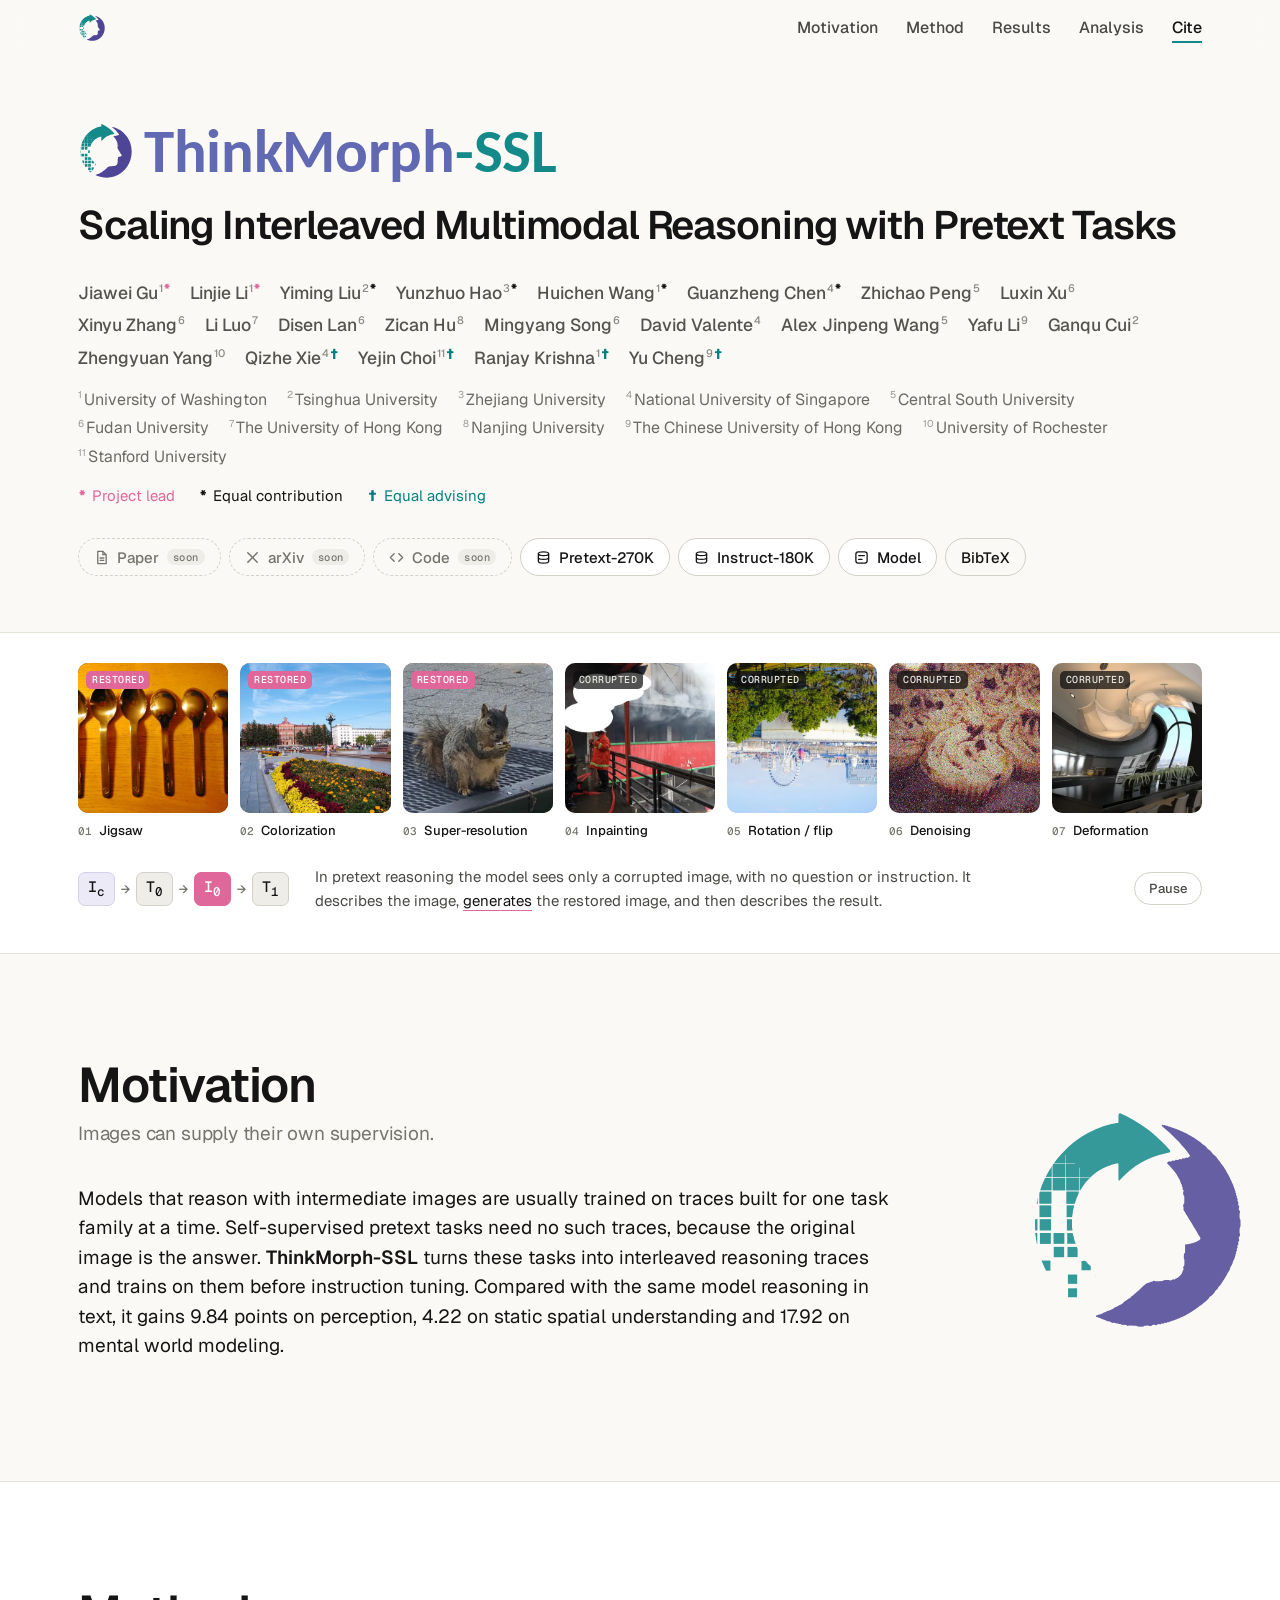
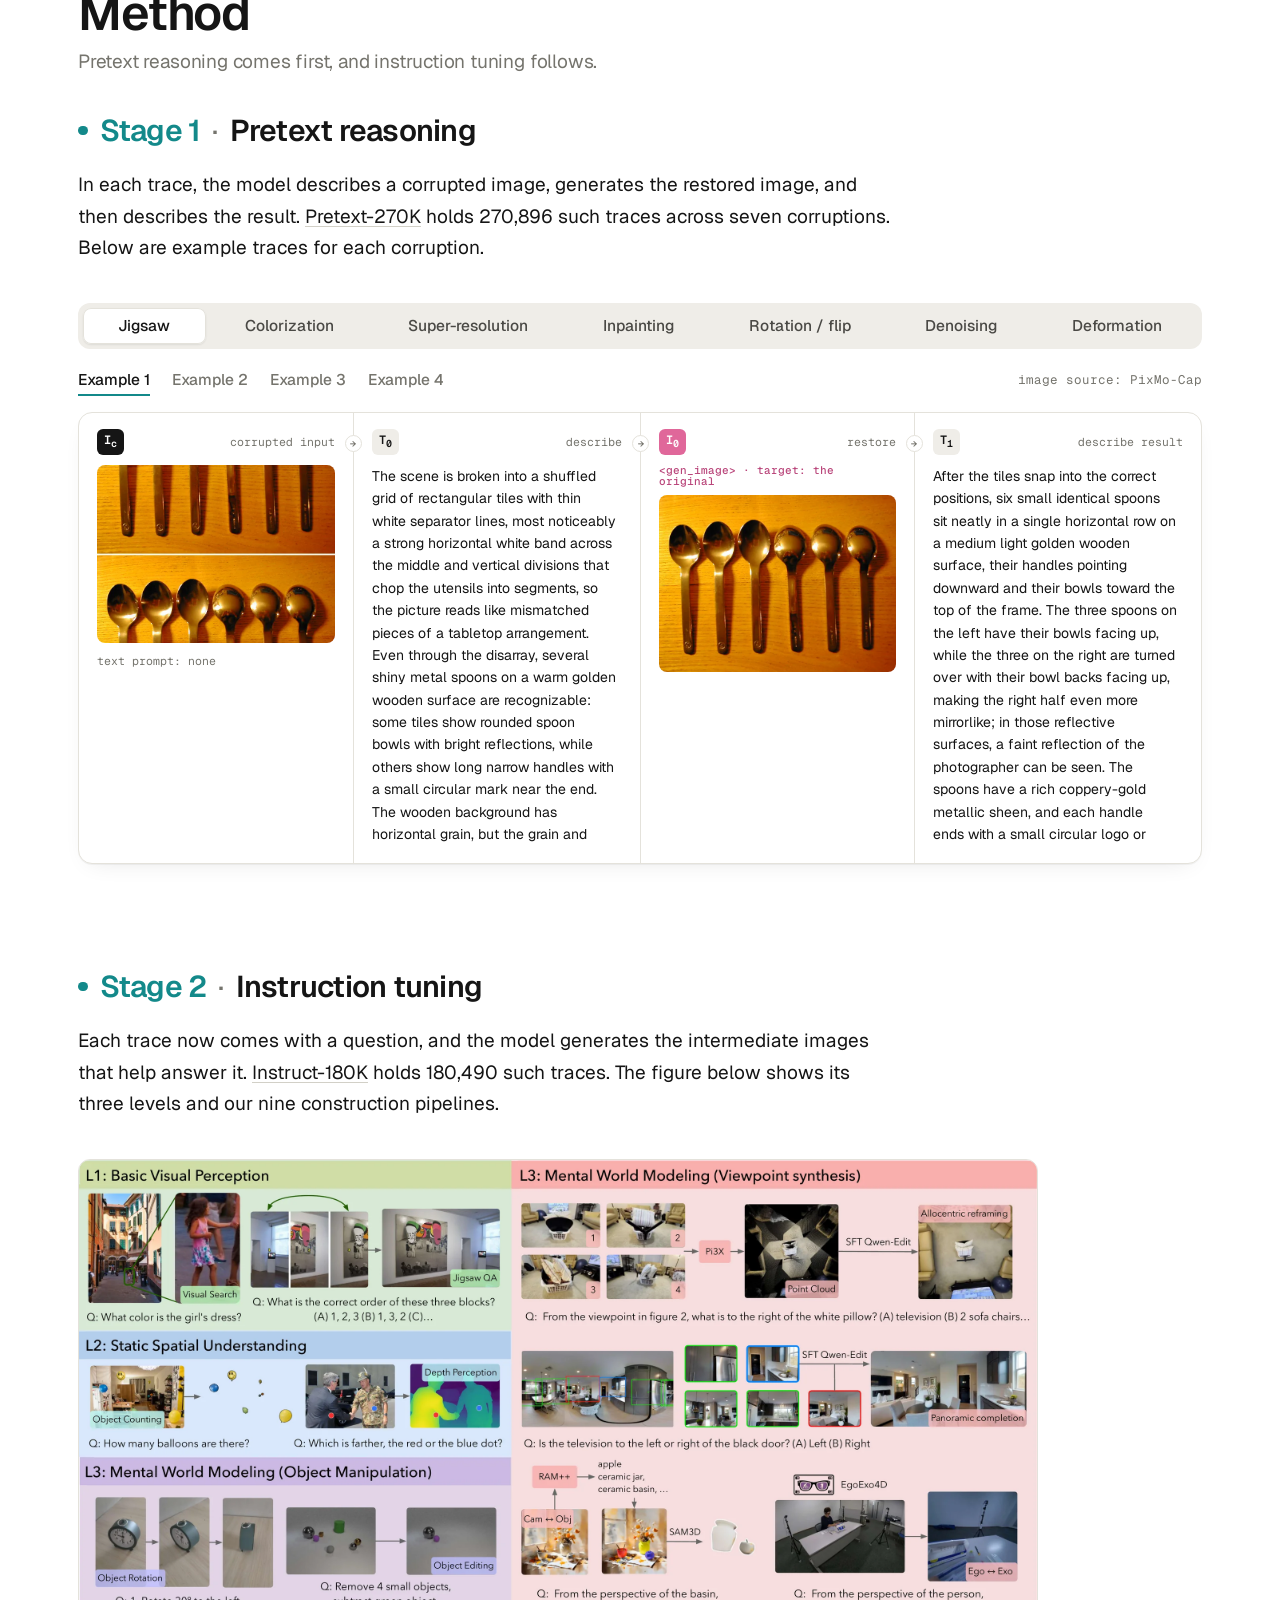
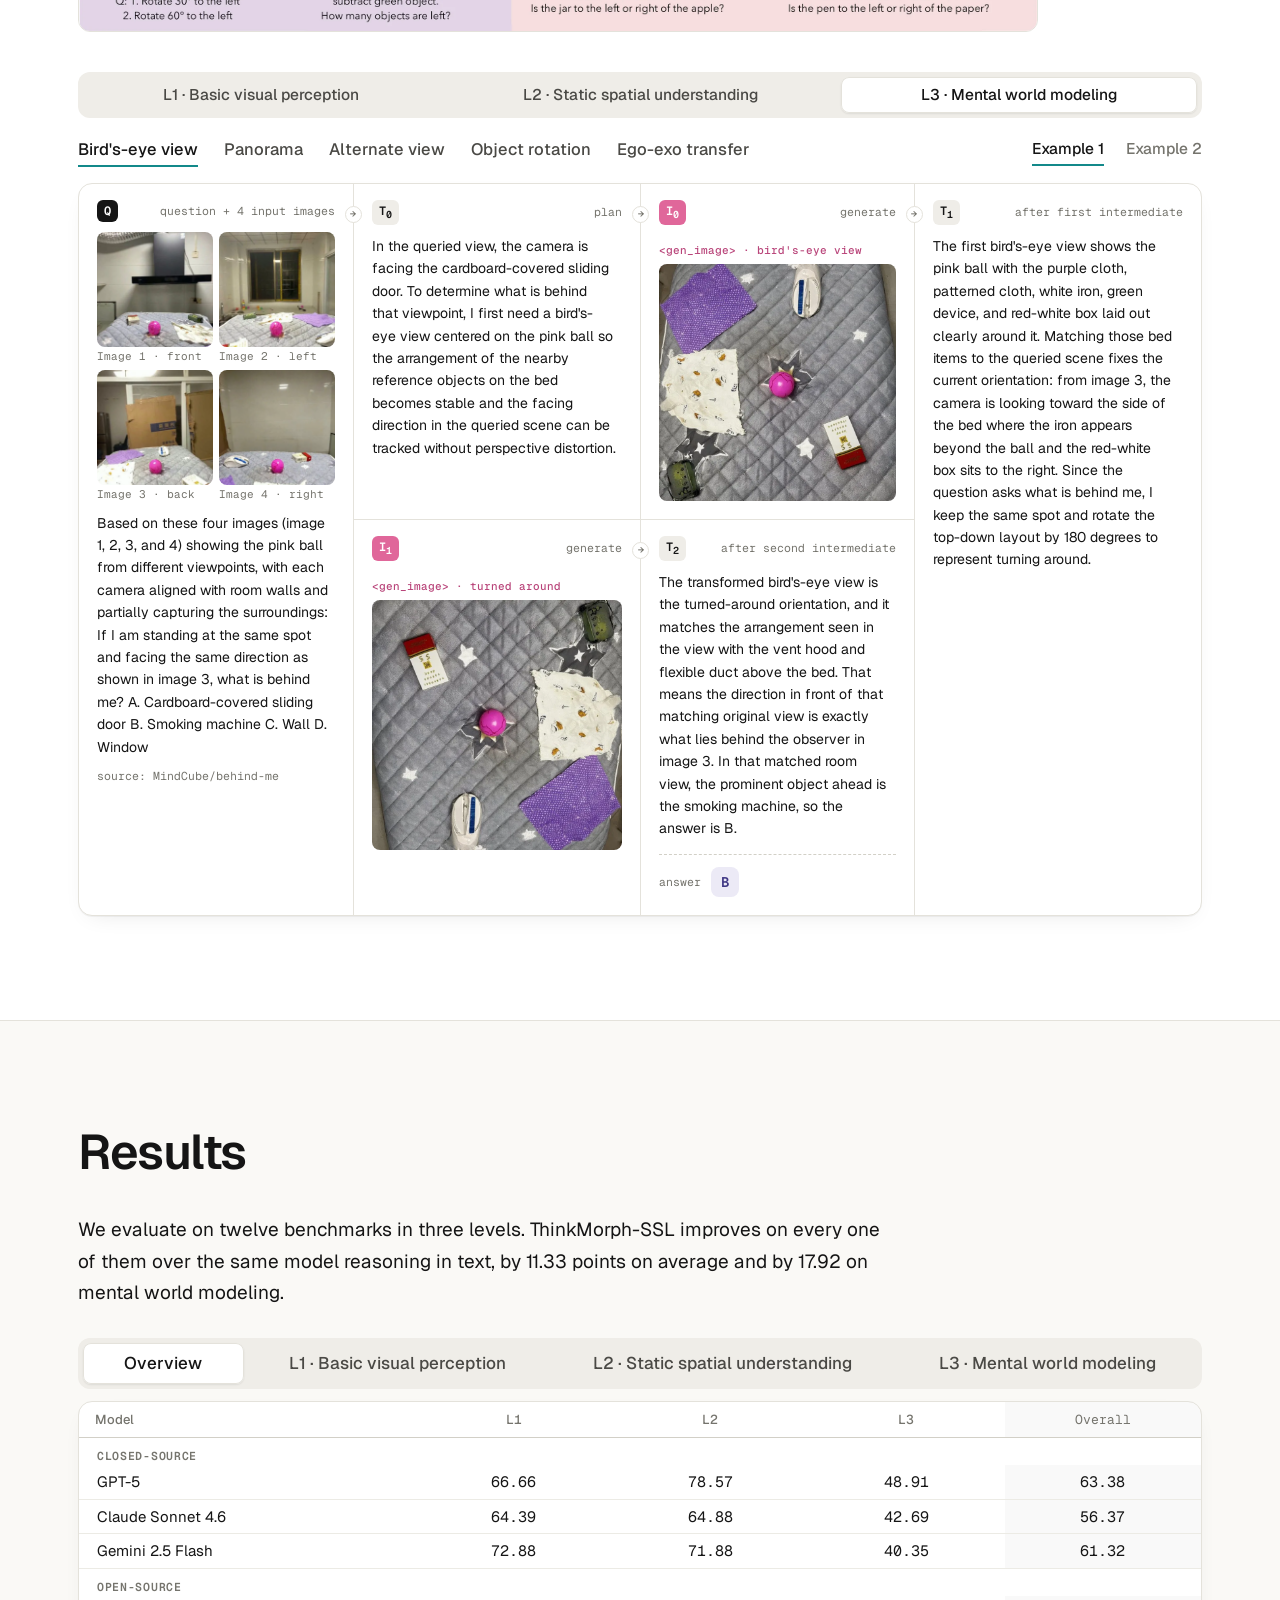
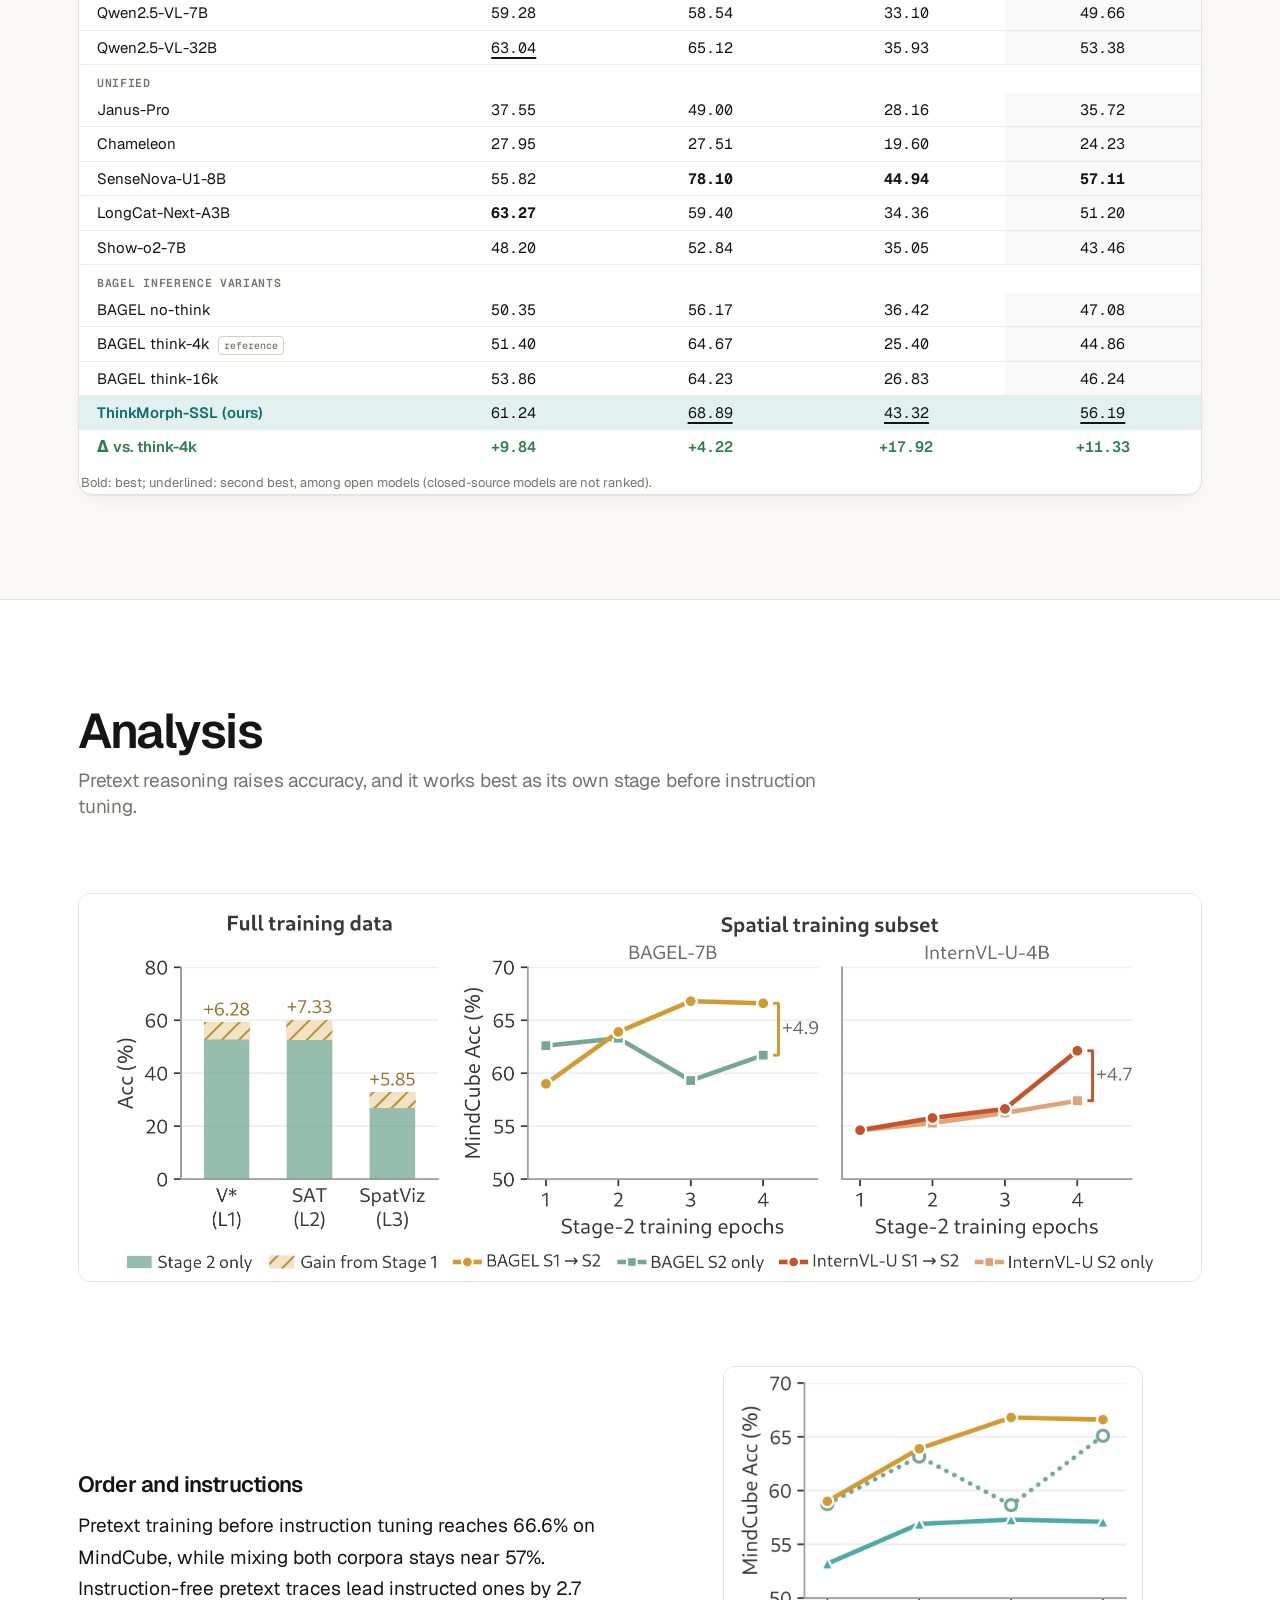
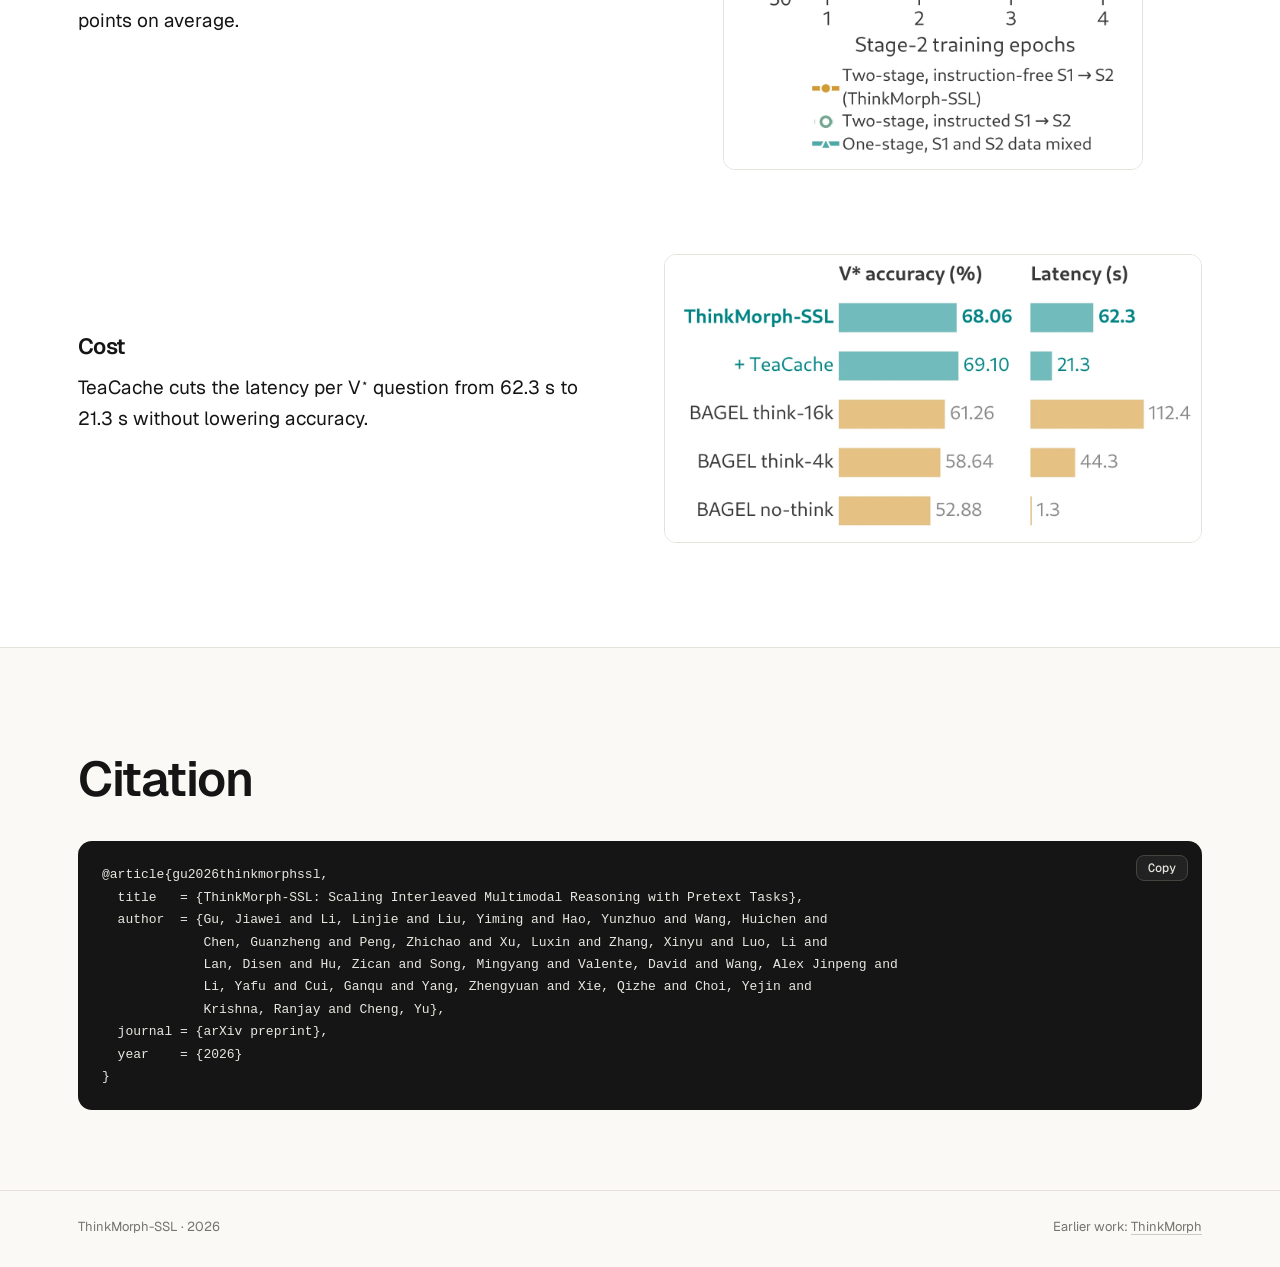
==== ssl/index.html @ 8305748e "ThinkMorph-SSL page: Code button stays "soon" until the code repository is public ThinkMorph/ThinkMo" ====
<!doctype html>
<html lang="en">
<head>
  <meta charset="utf-8">
  <meta name="viewport" content="width=device-width, initial-scale=1">
  <title>ThinkMorph-SSL: Scaling Interleaved Multimodal Reasoning with Pretext Tasks</title>
  <meta name="description" content="ThinkMorph-SSL turns classical self-supervised pretext tasks into interleaved Text–Image–Text traces, giving unified multimodal models practice in generating and reading intermediate images before instruction tuning.">
  <meta property="og:title" content="ThinkMorph-SSL: Scaling Interleaved Multimodal Reasoning with Pretext Tasks">
  <meta property="og:description" content="Stage 1 restores corrupted images inside a reasoning trace. Stage 2 teaches which image a question needs.">
  <meta property="og:url" content="https://thinkmorph.github.io/ssl/">
  <meta property="og:image" content="https://thinkmorph.github.io/ssl/static/img/fig/stage1.webp">
  <meta name="twitter:card" content="summary_large_image">
  <meta name="theme-color" content="#faf9f6">
  <link rel="icon" href="static/img/favicon.svg?v=2r12" type="image/svg+xml">
  <link rel="preconnect" href="https://fonts.googleapis.com">
  <link rel="preconnect" href="https://fonts.gstatic.com" crossorigin>
  <link href="https://fonts.googleapis.com/css2?family=Geist:wght@300..700&family=Geist+Mono:wght@400;500;600&family=Carlito:wght@700&display=swap" rel="stylesheet">
  <link rel="stylesheet" href="static/css/style.css?v=2r12">
</head>
<body>

<!-- ───────────────────────── top bar ───────────────────────── -->
<nav class="topbar" aria-label="Sections">
  <div class="wrap topbar-inner">
    <a class="brand" href="#top" aria-label="ThinkMorph-SSL, back to top">
      <img class="brand-mark" src="static/img/logo-mark.svg?v=2r12" alt="" width="28" height="28">
    </a>
    <ul class="toc">
      <li><a href="#idea">Motivation</a></li>
      <li><a href="#method">Method</a></li>
      <li><a href="#results">Results</a></li>
      <li><a href="#analysis">Analysis</a></li>
      <li><a href="#cite">Cite</a></li>
    </ul>
  </div>
</nav>

<!-- ───────────────────────── hero ───────────────────────── -->
<header class="hero" id="top">
  <div class="wrap">
    <h1 class="title"><img class="title-mark" src="static/img/logo-mark.svg?v=2r12" alt="" aria-hidden="true"><span class="title-word">ThinkMorph<span class="title-tail">-SSL</span></span></h1>
    <p class="subtitle">Scaling Interleaved Multimodal Reasoning with Pretext Tasks</p>

    <ul class="authors">
      <li class="au-lead"><a href="https://kuvvius.github.io/" target="_blank" rel="noopener">Jiawei Gu</a><sup>1</sup><span class="mk mk-lead">*</span></li>
      <li class="au-lead"><a href="https://scholar.google.com/citations?user=WR875gYAAAAJ&hl=en" target="_blank" rel="noopener">Linjie Li</a><sup>1</sup><span class="mk mk-lead">*</span></li>
      <li class="au-eq"><a href="https://leo1oel.github.io/" target="_blank" rel="noopener">Yiming Liu</a><sup>2</sup><span class="mk mk-eq">*</span></li>
      <li class="au-eq"><a href="https://scholar.google.com/citations?user=0SPl0hcAAAAJ&hl=zh-CN" target="_blank" rel="noopener">Yunzhuo Hao</a><sup>3</sup><span class="mk mk-eq">*</span></li>
      <li class="au-eq"><a href="https://homes.cs.washington.edu/~wwill/" target="_blank" rel="noopener">Huichen Wang</a><sup>1</sup><span class="mk mk-eq">*</span></li>
      <li class="au-eq"><a href="https://guanzhchen.github.io/" target="_blank" rel="noopener">Guanzheng Chen</a><sup>4</sup><span class="mk mk-eq">*</span></li>
      <li>Zhichao Peng<sup>5</sup></li>
      <li>Luxin Xu<sup>6</sup></li>
      <li>Xinyu Zhang<sup>6</sup></li>
      <li>Li Luo<sup>7</sup></li>
      <li><a href="https://landisen.github.io/" target="_blank" rel="noopener">Disen Lan</a><sup>6</sup></li>
      <li><a href="https://huzican.github.io/" target="_blank" rel="noopener">Zican Hu</a><sup>8</sup></li>
      <li><a href="https://mysong23.github.io/" target="_blank" rel="noopener">Mingyang Song</a><sup>6</sup></li>
      <li>David Valente<sup>4</sup></li>
      <li><a href="https://fingerrec.github.io/" target="_blank" rel="noopener">Alex Jinpeng Wang</a><sup>5</sup></li>
      <li><a href="https://yafuly.github.io/" target="_blank" rel="noopener">Yafu Li</a><sup>9</sup></li>
      <li><a href="https://cgq15.github.io/" target="_blank" rel="noopener">Ganqu Cui</a><sup>2</sup></li>
      <li><a href="https://zyang-ur.github.io/" target="_blank" rel="noopener">Zhengyuan Yang</a><sup>10</sup></li>
      <li class="au-adv"><a href="https://www.comp.nus.edu.sg/cs/people/mshieh" target="_blank" rel="noopener">Qizhe Xie</a><sup>4</sup><span class="mk mk-adv">†</span></li>
      <li class="au-adv"><a href="https://scholar.google.com/citations?user=vhP-tlcAAAAJ&hl=en" target="_blank" rel="noopener">Yejin Choi</a><sup>11</sup><span class="mk mk-adv">†</span></li>
      <li class="au-adv"><a href="https://scholar.google.com/citations?user=IcqahyAAAAAJ&hl=en" target="_blank" rel="noopener">Ranjay Krishna</a><sup>1</sup><span class="mk mk-adv">†</span></li>
      <li class="au-adv"><a href="https://ych133.github.io/" target="_blank" rel="noopener">Yu Cheng</a><sup>9</sup><span class="mk mk-adv">†</span></li>
    </ul>
    <ul class="affils">
      <li><sup>1</sup>University of Washington</li>
      <li><sup>2</sup>Tsinghua University</li>
      <li><sup>3</sup>Zhejiang University</li>
      <li><sup>4</sup>National University of Singapore</li>
      <li><sup>5</sup>Central South University</li>
      <li><sup>6</sup>Fudan University</li>
      <li><sup>7</sup>The University of Hong Kong</li>
      <li><sup>8</sup>Nanjing University</li>
      <li><sup>9</sup>The Chinese University of Hong Kong</li>
      <li><sup>10</sup>University of Rochester</li>
      <li><sup>11</sup>Stanford University</li>
    </ul>
    <p class="marks-legend">
      <span class="lg-lead"><span class="mk mk-lead">*</span> Project lead</span>
      <span class="lg-eq"><span class="mk mk-eq">*</span> Equal contribution</span>
      <span class="lg-adv"><span class="mk mk-adv">†</span> Equal advising</span>
    </p>

    <!-- Fill in each href when the resource is public. Buttons with an empty href render as "soon". -->
    <ul class="links">
      <li><a class="btn btn-solid" href="" data-link="paper">
        <svg viewBox="0 0 16 16" aria-hidden="true"><path d="M4 1.5h5.5L13 5v9.5H4z" fill="none" stroke="currentColor" stroke-width="1.4" stroke-linejoin="round"/><path d="M9.5 1.5V5H13M6 8.5h5M6 11h5" fill="none" stroke="currentColor" stroke-width="1.4"/></svg>
        Paper</a></li>
      <li><a class="btn" href="" data-link="arxiv">
        <svg viewBox="0 0 16 16" aria-hidden="true"><path d="M3 3l10 10M13 3L3 13" stroke="currentColor" stroke-width="1.6" stroke-linecap="round"/></svg>
        arXiv</a></li>
      <li><a class="btn" href="" data-link="code">
        <svg viewBox="0 0 16 16" aria-hidden="true"><path d="M5.5 4L1.5 8l4 4M10.5 4l4 4-4 4" fill="none" stroke="currentColor" stroke-width="1.5" stroke-linecap="round" stroke-linejoin="round"/></svg>
        Code</a></li>
      <li><a class="btn" href="https://huggingface.co/datasets/ThinkMorph/Pretext-270K" data-link="pretext">
        <svg viewBox="0 0 16 16" aria-hidden="true"><ellipse cx="8" cy="4" rx="5.5" ry="2" fill="none" stroke="currentColor" stroke-width="1.4"/><path d="M2.5 4v8c0 1.1 2.5 2 5.5 2s5.5-.9 5.5-2V4M2.5 8c0 1.1 2.5 2 5.5 2s5.5-.9 5.5-2" fill="none" stroke="currentColor" stroke-width="1.4"/></svg>
        Pretext-270K</a></li>
      <li><a class="btn" href="https://huggingface.co/datasets/ThinkMorph/Instruct-180K" data-link="instruct">
        <svg viewBox="0 0 16 16" aria-hidden="true"><ellipse cx="8" cy="4" rx="5.5" ry="2" fill="none" stroke="currentColor" stroke-width="1.4"/><path d="M2.5 4v8c0 1.1 2.5 2 5.5 2s5.5-.9 5.5-2V4M2.5 8c0 1.1 2.5 2 5.5 2s5.5-.9 5.5-2" fill="none" stroke="currentColor" stroke-width="1.4"/></svg>
        Instruct-180K</a></li>
      <li><a class="btn" href="https://huggingface.co/ThinkMorph/ThinkMorph-SSL-Instruct" data-link="model">
        <svg viewBox="0 0 16 16" aria-hidden="true"><rect x="2" y="2" width="12" height="12" rx="2.5" fill="none" stroke="currentColor" stroke-width="1.4"/><path d="M5 6h6M5 10h3.5" stroke="currentColor" stroke-width="1.4" stroke-linecap="round"/></svg>
        Model</a></li>
      <li><a class="btn btn-ghost" href="#cite">BibTeX</a></li>
    </ul>
  </div>

  <!-- the seven pretext transformations: each tile restores itself -->
  <section class="strip-wrap" aria-label="The seven pretext transformations">
    <div class="wrap">
      <ol class="strip" id="strip"></ol>
      <div class="strip-caption">
        <p class="trace-formula" aria-label="corrupted image, then thought zero, then generated image, then thought one">
          <span class="tok tok-img">I<sub>c</sub></span><span class="arr">→</span><span class="tok">T<sub>0</sub></span><span class="arr">→</span><span class="tok tok-gen">I<sub>0</sub></span><span class="arr">→</span><span class="tok">T<sub>1</sub></span>
        </p>
        <p>In pretext reasoning the model sees only a corrupted image, with no question or instruction. It describes the image, <em>generates</em> the restored image, and then describes the result.</p>
        <button class="strip-toggle" id="strip-toggle" type="button" aria-pressed="false">Pause</button>
      </div>
    </div>
  </section>
</header>

<main>

<!-- ───────────────────────── 1. motivation ───────────────────────── -->
<section class="sec" id="idea">
  <div class="wrap">
    <div class="sec-head">
      <h2>Motivation</h2>
      <p class="sec-tag">Images can supply their own supervision.</p>
    </div>

    <div class="idea">
      <div class="prose">
        <p class="lede">Models that reason with intermediate images are usually trained on traces built for one task family at a time. Self-supervised pretext tasks need no such traces, because the original image is the answer. <strong>ThinkMorph-SSL</strong> turns these tasks into interleaved reasoning traces and trains on them before instruction tuning. Compared with the same model reasoning in text, it gains 9.84 points on perception, 4.22 on static spatial understanding and 17.92 on mental world modeling.</p>
      </div>
      <div class="idea-art"><svg class="ma-svg" viewBox="-49 -2 151 147" xmlns="http://www.w3.org/2000/svg" aria-hidden="true" focusable="false"><defs><mask id="ma-m" maskUnits="userSpaceOnUse" x="-10" y="-10" width="120" height="120"><rect x="-10" y="-10" width="120" height="120" fill="#000"/><path d="M49.80 48.90 L-17.08 -11.32 L-13.42 -15.15 L-9.54 -18.77 L-5.45 -22.14 L-1.18 -25.27 L3.28 -28.14 L7.89 -30.75 L12.66 -33.08 L17.55 -35.12 L22.55 -36.88 L27.65 -38.33 L32.82 -39.48 L38.05 -40.33 L43.33 -40.87 L48.62 -41.09 L53.92 -41.01 L59.21 -40.61 L64.46 -39.90 L69.66 -38.88 L74.80 -37.56 L79.84 -35.94 L84.78 -34.02 L89.61 -31.82 L94.29 -29.34 L98.82 -26.58 L103.18 -23.56 L107.35 -20.30 L111.32 -16.79 L115.08 -13.05 L118.62 -9.10 L121.91 -4.95 L124.96 -0.61 L127.74 3.90 L130.26 8.57 L132.49 13.37 L134.44 18.30 L136.09 23.34 L137.45 28.46 L138.50 33.66 L139.24 38.91 L139.68 44.19 L139.80 49.49 L139.61 54.79 L139.11 60.06 L138.29 65.30 L137.17 70.48 L135.75 75.59 L134.03 80.60 L132.02 85.51 L129.72 90.28 L127.15 94.92 L124.30 99.39 L121.20 103.69 L117.85 107.80 L114.27 111.70 L110.46 115.39 L106.44 118.84 L102.22 122.06 L97.83 125.02 L93.26 127.71 L88.55 130.13 L83.70 132.27 L78.73 134.12 L73.66 135.68 L68.51 136.93 L63.30 137.88 L58.04 138.52 L52.74 138.85 L47.44 138.87 L42.15 138.57 L36.89 137.97 L31.66 137.05 L26.51 135.83Z" fill="#fff"/><rect x="12.06" y="12.06" width="5.88" height="5.88" fill="#fff"/><rect x="6.12" y="18.12" width="5.77" height="5.77" fill="#fff"/><rect x="12.08" y="18.08" width="5.84" height="5.84" fill="#fff"/><rect x="18.06" y="18.06" width="5.88" height="5.88" fill="#fff"/><rect x="0.20" y="24.20" width="5.60" height="5.60" fill="#fff"/><rect x="6.17" y="24.17" width="5.66" height="5.66" fill="#fff"/><rect x="12.14" y="24.14" width="5.73" height="5.73" fill="#fff"/><rect x="18.09" y="24.09" width="5.81" height="5.81" fill="#fff"/><rect x="24.06" y="24.06" width="5.88" height="5.88" fill="#fff"/><rect x="0.26" y="30.26" width="5.47" height="5.47" fill="#fff"/><rect x="6.24" y="30.24" width="5.52" height="5.52" fill="#fff"/><rect x="12.21" y="30.21" width="5.59" height="5.59" fill="#fff"/><rect x="18.16" y="30.16" width="5.67" height="5.67" fill="#fff"/><rect x="24.11" y="30.11" width="5.78" height="5.78" fill="#fff"/><rect x="30.06" y="30.06" width="5.88" height="5.88" fill="#fff"/><rect x="0.33" y="36.33" width="5.33" height="5.33" fill="#fff"/><rect x="6.32" y="36.32" width="5.37" height="5.37" fill="#fff"/><rect x="18.26" y="36.26" width="5.48" height="5.48" fill="#fff"/><rect x="24.22" y="36.22" width="5.57" height="5.57" fill="#fff"/><rect x="6.40" y="42.40" width="5.20" height="5.20" fill="#fff"/><rect x="18.38" y="42.38" width="5.24" height="5.24" fill="#fff"/><rect x="24.36" y="42.36" width="5.29" height="5.29" fill="#fff"/><rect x="0.49" y="48.49" width="5.02" height="5.02" fill="#fff"/><rect x="6.49" y="48.49" width="5.01" height="5.01" fill="#fff"/><rect x="18.51" y="48.51" width="4.99" height="4.99" fill="#fff"/><rect x="24.52" y="48.52" width="4.96" height="4.96" fill="#fff"/><rect x="0.57" y="54.57" width="4.86" height="4.86" fill="#fff"/><rect x="6.59" y="54.59" width="4.83" height="4.83" fill="#fff"/><rect x="12.61" y="54.61" width="4.78" height="4.78" fill="#fff"/><rect x="18.64" y="54.64" width="4.72" height="4.72" fill="#fff"/><rect x="24.68" y="54.68" width="4.64" height="4.64" fill="#fff"/><rect x="0.65" y="60.65" width="4.70" height="4.70" fill="#fff"/><rect x="12.71" y="60.71" width="4.58" height="4.58" fill="#fff"/><rect x="18.76" y="60.76" width="4.48" height="4.48" fill="#fff"/><rect x="0.73" y="66.73" width="4.55" height="4.55" fill="#fff"/><rect x="6.76" y="66.76" width="4.48" height="4.48" fill="#fff"/><rect x="24.94" y="66.94" width="4.11" height="4.11" fill="#fff"/><rect x="18.95" y="72.95" width="4.10" height="4.10" fill="#fff"/><rect x="31.11" y="73.11" width="3.78" height="3.78" fill="#fff"/><rect x="6.90" y="78.90" width="4.19" height="4.19" fill="#fff"/><rect x="19.02" y="79.02" width="3.95" height="3.95" fill="#fff"/><rect x="31.11" y="79.11" width="3.78" height="3.78" fill="#fff"/></mask></defs><rect class="px" x="-34.03" y="13.97" width="2.06" height="2.06" rx="0.5" fill="#86c8c3" style="--o:0.44;--d:2.33s"/><rect class="px" x="-22.28" y="13.72" width="2.55" height="2.55" rx="0.5" fill="#67b7b3" style="--o:0.53;--d:1.84s"/><rect class="px" x="-39.98" y="26.02" width="1.97" height="1.97" rx="0.5" fill="#8bcbc5" style="--o:0.43;--d:2.22s"/><rect class="px" x="-10.63" y="25.37" width="3.26" height="3.26" rx="0.5" fill="#3b9f9e" style="--o:0.72;--d:0.93s"/><rect class="px" x="1.12" y="25.12" width="3.76" height="3.76" rx="0.5" fill="#1c8e8e" style="--o:0.92;--d:0.19s"/><rect class="px" x="-28.28" y="31.72" width="2.55" height="2.55" rx="0.5" fill="#67b7b3" style="--o:0.53;--d:1.72s"/><rect class="px" x="-22.41" y="31.59" width="2.82" height="2.82" rx="0.5" fill="#56aeab" style="--o:0.59;--d:1.35s"/><rect class="px" x="-16.54" y="31.46" width="3.08" height="3.08" rx="0.5" fill="#46a5a3" style="--o:0.66;--d:1.01s"/><rect class="px" x="-28.30" y="37.70" width="2.60" height="2.60" rx="0.5" fill="#64b6b2" style="--o:0.54;--d:1.48s"/><rect class="px" x="-16.57" y="37.43" width="3.13" height="3.13" rx="0.5" fill="#43a3a2" style="--o:0.67;--d:1.06s"/><rect class="px" x="-10.70" y="37.30" width="3.40" height="3.40" rx="0.5" fill="#329a99" style="--o:0.77;--d:0.72s"/><rect class="px" x="-10.72" y="43.28" width="3.43" height="3.43" rx="0.5" fill="#309998" style="--o:0.78;--d:0.54s"/><rect class="px" x="-22.45" y="49.55" width="2.90" height="2.90" rx="0.5" fill="#52aba9" style="--o:0.61;--d:1.12s"/><rect class="px" x="-16.58" y="49.42" width="3.16" height="3.16" rx="0.5" fill="#41a2a1" style="--o:0.69;--d:0.97s"/><rect class="px" x="-10.72" y="49.28" width="3.43" height="3.43" rx="0.5" fill="#309998" style="--o:0.78;--d:0.58s"/><rect class="px" x="-4.85" y="49.15" width="3.70" height="3.70" rx="0.5" fill="#1f9090" style="--o:0.9;--d:0.42s"/><rect class="px" x="-34.17" y="55.83" width="2.34" height="2.34" rx="0.5" fill="#74beba" style="--o:0.49;--d:1.96s"/><rect class="px" x="-16.57" y="55.43" width="3.14" height="3.14" rx="0.5" fill="#42a3a1" style="--o:0.68;--d:1.19s"/><rect class="px" x="-10.71" y="55.29" width="3.41" height="3.41" rx="0.5" fill="#319a99" style="--o:0.77;--d:0.73s"/><rect class="px" x="-4.84" y="55.16" width="3.68" height="3.68" rx="0.5" fill="#219191" style="--o:0.89;--d:0.56s"/><rect class="px" x="-10.68" y="61.32" width="3.36" height="3.36" rx="0.5" fill="#359b9b" style="--o:0.75;--d:0.82s"/><rect class="px" x="-10.64" y="67.36" width="3.29" height="3.29" rx="0.5" fill="#399e9d" style="--o:0.73;--d:0.69s"/><rect class="px" x="-4.77" y="67.23" width="3.54" height="3.54" rx="0.5" fill="#299595" style="--o:0.82;--d:0.64s"/><rect class="px" x="1.10" y="67.10" width="3.79" height="3.79" rx="0.5" fill="#1a8d8d" style="--o:0.94;--d:0.18s"/><rect class="px" x="-22.34" y="73.66" width="2.69" height="2.69" rx="0.5" fill="#5eb3af" style="--o:0.56;--d:1.52s"/><rect class="px" x="-34.04" y="79.96" width="2.09" height="2.09" rx="0.5" fill="#84c7c2" style="--o:0.45;--d:2.03s"/><rect class="px" x="-22.29" y="79.71" width="2.58" height="2.58" rx="0.5" fill="#65b6b2" style="--o:0.53;--d:1.71s"/><rect class="px" x="-10.53" y="79.47" width="3.07" height="3.07" rx="0.5" fill="#47a5a4" style="--o:0.65;--d:1.2s"/><rect class="px" x="-4.65" y="79.35" width="3.30" height="3.30" rx="0.5" fill="#389d9c" style="--o:0.73;--d:0.71s"/><rect class="px" x="1.24" y="79.24" width="3.53" height="3.53" rx="0.5" fill="#2a9695" style="--o:0.82;--d:0.42s"/><rect class="px" x="7.13" y="79.13" width="3.75" height="3.75" rx="0.5" fill="#1d8e8f" style="--o:0.92;--d:0.25s"/><rect class="px" x="-33.99" y="86.01" width="1.98" height="1.98" rx="0.5" fill="#8acbc5" style="--o:0.43;--d:2.3s"/><rect class="px" x="-22.23" y="85.77" width="2.46" height="2.46" rx="0.5" fill="#6cbab6" style="--o:0.51;--d:1.69s"/><rect class="px" x="13.12" y="85.12" width="3.76" height="3.76" rx="0.5" fill="#1c8e8e" style="--o:0.93;--d:0.43s"/><rect class="px" x="-16.28" y="91.72" width="2.56" height="2.56" rx="0.5" fill="#67b7b3" style="--o:0.53;--d:1.75s"/><rect class="px" x="7.31" y="91.31" width="3.38" height="3.38" rx="0.5" fill="#339b9a" style="--o:0.76;--d:0.89s"/><rect class="px" x="25.08" y="91.08" width="3.85" height="3.85" rx="0.5" fill="#168b8c" style="--o:0.97;--d:0.33s"/><rect class="px" x="-45.80" y="98.20" width="1.60" height="1.60" rx="0.5" fill="#9fd6cf" style="--o:0.36;--d:3.22s"/><rect class="px" x="-22.09" y="97.91" width="2.18" height="2.18" rx="0.5" fill="#7ec4bf" style="--o:0.46;--d:1.96s"/><rect class="px" x="13.33" y="97.33" width="3.34" height="3.34" rx="0.5" fill="#369c9b" style="--o:0.74;--d:0.96s"/><rect class="px" x="19.26" y="97.26" width="3.48" height="3.48" rx="0.5" fill="#2d9797" style="--o:0.8;--d:0.54s"/><rect class="px" x="25.20" y="97.20" width="3.61" height="3.61" rx="0.5" fill="#259393" style="--o:0.85;--d:0.43s"/><rect class="px" x="43.09" y="97.09" width="3.82" height="3.82" rx="0.5" fill="#188c8d" style="--o:0.96;--d:0.39s"/><rect class="px" x="-27.90" y="104.10" width="1.80" height="1.80" rx="0.5" fill="#96d1ca" style="--o:0.41;--d:2.67s"/><rect class="px" x="13.44" y="103.44" width="3.11" height="3.11" rx="0.5" fill="#44a4a2" style="--o:0.67;--d:1.06s"/><rect class="px" x="19.38" y="103.38" width="3.24" height="3.24" rx="0.5" fill="#3c9f9e" style="--o:0.71;--d:1.06s"/><rect class="px" x="31.28" y="103.28" width="3.45" height="3.45" rx="0.5" fill="#2f9898" style="--o:0.79;--d:0.67s"/><rect class="px" x="37.24" y="103.24" width="3.51" height="3.51" rx="0.5" fill="#2b9696" style="--o:0.81;--d:0.58s"/><rect class="px" x="-27.82" y="110.18" width="1.64" height="1.64" rx="0.5" fill="#9fd6cf" style="--o:0.39;--d:2.77s"/><rect class="px" x="-21.92" y="110.08" width="1.84" height="1.84" rx="0.5" fill="#93cfc9" style="--o:0.41;--d:2.46s"/><rect class="px" x="-10.12" y="109.88" width="2.23" height="2.23" rx="0.5" fill="#7bc2bd" style="--o:0.47;--d:2.04s"/><rect class="px" x="19.50" y="109.50" width="3.00" height="3.00" rx="0.5" fill="#4ba8a6" style="--o:0.64;--d:1.07s"/><rect class="px" x="-15.93" y="116.07" width="1.85" height="1.85" rx="0.5" fill="#92cfc9" style="--o:0.41;--d:2.57s"/><rect class="px" x="1.82" y="115.82" width="2.36" height="2.36" rx="0.5" fill="#73beb9" style="--o:0.49;--d:1.85s"/><rect class="px" x="13.68" y="115.68" width="2.64" height="2.64" rx="0.5" fill="#61b4b1" style="--o:0.55;--d:1.47s"/><rect class="px" x="37.51" y="115.51" width="2.98" height="2.98" rx="0.5" fill="#4ca8a6" style="--o:0.63;--d:1.2s"/><rect class="px" x="-21.80" y="122.20" width="1.60" height="1.60" rx="0.5" fill="#9fd6cf" style="--o:0.37;--d:2.72s"/><rect class="px" x="31.67" y="121.67" width="2.66" height="2.66" rx="0.5" fill="#60b3b0" style="--o:0.55;--d:1.62s"/><rect class="px" x="43.63" y="121.63" width="2.74" height="2.74" rx="0.5" fill="#5bb1ae" style="--o:0.57;--d:1.45s"/><rect class="px" x="14.05" y="134.05" width="1.90" height="1.90" rx="0.5" fill="#8fcdc7" style="--o:0.42;--d:2.43s"/><rect class="px" x="37.91" y="133.91" width="2.18" height="2.18" rx="0.5" fill="#7ec4bf" style="--o:0.46;--d:1.98s"/><rect class="px" x="49.90" y="133.90" width="2.21" height="2.21" rx="0.5" fill="#7cc3be" style="--o:0.46;--d:1.97s"/><rect class="px" x="-3.80" y="140.20" width="1.60" height="1.60" rx="0.5" fill="#9fd6cf" style="--o:0.36;--d:3.21s"/><path fill="#13898A" d="M23.06 86.97 L22.76 86.95 L21.61 86.13 L20.27 85.08 L18.31 83.32 L17.11 82.12 L14.86 79.68 L13.55 78.02 L11.94 75.75 L9.71 72.03 L8.42 69.42 L7.17 66.38 L6.19 63.45 L6.06 62.80 L5.85 62.20 L5.75 61.50 L5.54 60.91 L5.42 60.11 L5.19 59.31 L5.10 58.37 L4.89 57.57 L4.80 56.42 L4.56 55.13 L4.41 50.60 L4.56 45.72 L4.79 44.37 L4.88 43.13 L5.11 42.33 L5.22 41.24 L5.43 40.54 L5.54 39.74 L6.19 37.30 L7.46 33.57 L8.12 31.97 L9.40 29.33 L10.37 27.54 L12.30 24.50 L14.15 21.96 L16.09 19.68 L19.24 16.53 L21.56 14.54 L23.08 13.40 L25.10 12.02 L27.99 10.31 L31.23 8.74 L34.61 7.46 L38.15 6.50 L38.99 6.40 L39.79 6.18 L40.89 6.08 L41.09 6.00 L41.21 5.83 L41.26 5.58 L41.29 2.24 L41.51 1.94 L41.83 1.77 L42.03 1.76 L44.72 2.99 L47.91 4.67 L51.43 6.87 L53.98 8.68 L55.33 9.71 L57.12 11.25 L60.71 14.58 L62.34 16.24 L63.99 18.08 L64.14 18.33 L64.13 18.63 L64.00 18.92 L63.70 19.11 L59.26 20.20 L56.27 21.18 L53.93 22.16 L51.39 23.45 L48.85 25.03 L46.27 26.99 L43.83 29.18 L41.58 31.48 L41.37 31.42 L41.27 31.08 L41.26 24.35 L41.24 24.10 L41.14 23.92 L40.84 23.85 L38.65 24.36 L35.96 25.34 L34.51 26.01 L32.72 27.03 L31.37 27.93 L29.88 29.13 L27.02 32.02 L25.96 33.42 L24.71 35.31 L23.71 37.21 L22.75 39.39 L21.79 42.28 L21.13 45.07 L21.05 46.07 L20.80 47.56 L20.74 51.10 L20.81 52.39 L21.06 53.83 L21.15 54.98 L21.81 57.67 L22.75 60.36 L23.71 62.40 L24.94 64.54 L25.88 65.89 L27.80 68.13 L29.58 69.73 L31.47 71.21 L31.60 71.41 L31.63 71.61 L30.96 73.56 L30.31 75.05 L29.34 77.14 L28.39 78.98 L27.14 81.18 L25.52 83.72 L23.82 86.06 L23.06 86.97Z" mask="url(#ma-m)"/><path fill="#4E4596" d="M51.34 95.97 L49.70 95.92 L49.20 95.58 L48.85 95.50 L45.97 95.45 L45.22 95.65 L45.04 95.57 L44.81 95.27 L44.57 95.17 L43.53 95.11 L42.93 95.26 L42.48 94.85 L41.53 94.75 L40.89 94.54 L39.99 94.42 L39.44 94.22 L38.94 94.18 L38.40 94.33 L37.95 93.88 L36.90 93.54 L36.20 93.58 L35.81 93.23 L34.61 92.82 L31.82 91.67 L31.32 91.60 L31.28 91.43 L31.52 90.95 L32.02 90.93 L32.42 90.56 L33.07 90.57 L34.41 89.98 L34.76 89.65 L35.31 89.62 L36.00 89.29 L36.30 89.03 L36.95 88.94 L38.89 88.00 L39.38 87.70 L39.64 87.42 L40.24 87.31 L41.24 86.76 L41.53 86.45 L41.98 86.34 L43.06 85.71 L43.38 85.47 L43.63 85.08 L43.92 84.82 L44.82 84.31 L45.82 83.54 L46.49 83.32 L46.91 82.67 L47.77 82.12 L48.22 81.62 L49.90 80.25 L50.50 79.61 L52.46 77.79 L53.78 76.83 L54.28 76.69 L54.63 76.45 L55.13 76.47 L55.54 76.10 L56.18 76.17 L56.57 75.76 L56.87 75.66 L57.67 75.86 L59.21 75.87 L60.71 75.81 L61.30 75.47 L62.00 75.38 L63.40 75.33 L64.14 75.52 L64.64 75.51 L65.39 75.06 L66.09 75.11 L66.43 74.78 L66.98 74.57 L67.58 74.20 L68.16 73.75 L68.95 72.91 L69.21 72.51 L69.34 72.11 L69.57 71.81 L69.60 71.26 L69.92 70.93 L70.01 70.72 L70.00 70.47 L69.84 70.02 L69.86 69.67 L69.97 69.37 L70.31 68.97 L70.39 68.28 L70.38 66.43 L70.11 65.74 L70.15 64.34 L70.23 63.79 L70.57 63.39 L70.68 63.05 L70.68 59.81 L70.92 59.67 L71.76 59.58 L73.26 59.24 L74.50 58.90 L75.40 58.57 L76.87 57.82 L77.32 57.42 L77.45 57.07 L77.42 56.72 L77.25 56.32 L76.49 55.23 L75.85 54.03 L75.49 53.54 L75.28 53.04 L74.60 52.09 L73.69 50.45 L72.04 47.91 L71.73 47.26 L71.16 46.46 L70.77 45.69 L69.95 44.37 L70.04 43.43 L69.84 42.83 L69.82 42.48 L69.92 41.98 L70.32 41.43 L70.34 39.99 L70.33 38.50 L69.95 37.85 L69.81 36.95 L69.82 36.60 L70.00 36.16 L70.03 35.91 L69.96 35.71 L69.57 35.26 L69.63 34.56 L69.24 33.96 L69.31 33.37 L68.90 32.87 L68.80 32.42 L68.33 31.36 L68.27 30.98 L67.95 30.58 L66.82 28.59 L65.91 27.34 L64.34 25.46 L62.83 23.95 L62.71 23.71 L62.79 23.51 L63.20 23.26 L63.55 22.88 L64.14 23.06 L64.49 23.06 L64.73 22.96 L65.09 22.58 L65.64 22.72 L66.04 22.72 L66.24 22.63 L66.48 22.31 L66.63 22.24 L67.23 22.40 L67.58 22.38 L67.83 22.29 L68.18 21.93 L68.87 22.07 L69.12 21.99 L69.57 21.62 L70.47 21.73 L70.92 21.34 L71.12 21.26 L71.91 21.40 L72.36 21.01 L72.81 20.77 L72.88 20.47 L71.49 18.53 L70.22 16.93 L69.27 15.94 L68.23 14.64 L64.24 10.66 L60.53 7.52 L60.39 7.22 L60.43 6.82 L60.51 6.73 L60.81 6.96 L61.01 7.03 L61.75 6.91 L62.20 7.28 L62.80 7.24 L63.25 7.59 L63.84 7.56 L64.29 7.90 L64.84 7.87 L65.24 8.25 L65.79 8.25 L66.14 8.53 L66.63 8.53 L67.03 8.82 L67.48 8.87 L67.83 9.16 L68.23 9.20 L68.58 9.46 L68.97 9.52 L69.27 9.74 L69.67 9.83 L70.01 10.11 L70.32 10.19 L70.62 10.39 L71.56 10.80 L72.41 11.36 L72.86 11.50 L73.31 11.75 L73.61 12.03 L74.45 12.43 L77.64 14.64 L78.39 15.40 L79.03 15.73 L79.75 16.33 L80.73 17.52 L81.42 17.98 L81.82 18.34 L82.98 19.67 L84.30 20.87 L84.79 21.46 L85.21 22.17 L86.04 23.01 L86.38 23.66 L87.53 25.15 L88.74 27.04 L89.14 27.94 L89.70 28.78 L90.34 29.95 L90.65 30.63 L90.71 30.98 L90.99 31.32 L91.09 31.67 L91.31 32.02 L91.39 32.37 L91.63 32.72 L91.74 33.12 L91.99 33.52 L92.05 34.01 L92.29 34.36 L92.38 34.81 L92.63 35.26 L92.65 35.71 L92.94 36.16 L92.90 36.75 L93.25 37.20 L93.18 37.85 L93.59 38.35 L93.50 39.04 L93.85 39.49 L93.92 39.69 L93.79 40.24 L93.81 40.49 L94.28 41.19 L94.12 41.83 L94.12 42.13 L94.22 42.33 L94.51 42.63 L94.60 42.88 L94.59 43.13 L94.41 43.68 L94.44 44.22 L94.53 44.47 L94.86 44.87 L94.96 45.32 L94.75 46.17 L94.75 47.81 L94.82 48.21 L95.13 48.80 L95.19 50.90 L95.12 51.79 L94.82 52.44 L94.75 53.44 L94.75 54.48 L94.96 55.13 L94.94 55.63 L94.82 56.07 L94.52 56.41 L94.43 56.62 L94.41 57.07 L94.59 57.62 L94.59 57.87 L94.51 58.12 L94.22 58.42 L94.12 58.62 L94.12 58.91 L94.27 59.56 L93.79 60.26 L93.78 60.56 L93.91 61.06 L93.49 61.60 L93.61 62.30 L93.20 62.90 L93.26 63.50 L92.94 63.99 L92.95 64.59 L92.72 65.04 L92.65 65.49 L92.43 65.89 L92.33 66.38 L91.97 66.78 L91.95 67.23 L91.69 67.63 L91.64 68.03 L91.44 68.38 L91.35 68.73 L91.04 69.11 L90.91 69.52 L90.68 69.77 L90.60 70.22 L90.34 70.89 L89.69 72.04 L89.47 72.31 L89.09 73.17 L88.47 74.10 L88.10 74.85 L87.22 76.10 L86.91 76.69 L86.55 77.09 L86.21 77.68 L85.43 78.44 L85.06 79.23 L84.11 80.12 L83.59 80.93 L82.67 81.97 L82.35 82.27 L81.47 82.86 L81.13 83.47 L80.13 84.51 L78.23 86.01 L77.89 86.35 L77.06 86.85 L76.54 87.42 L75.90 87.75 L75.40 88.20 L74.70 88.57 L74.40 88.84 L73.71 89.22 L73.41 89.46 L70.52 91.11 L69.27 91.69 L68.87 91.75 L68.48 92.11 L67.83 92.36 L67.43 92.42 L67.03 92.70 L66.63 92.75 L66.24 93.04 L65.79 93.09 L65.34 93.38 L64.89 93.38 L64.44 93.69 L63.94 93.69 L63.50 93.99 L62.80 93.97 L62.35 94.30 L61.65 94.24 L61.11 94.66 L60.36 94.52 L60.11 94.62 L59.71 94.96 L59.16 94.83 L58.66 94.87 L58.02 95.33 L57.77 95.32 L57.27 95.16 L56.62 95.16 L56.32 95.26 L55.93 95.59 L55.48 95.70 L55.08 95.71 L54.28 95.46 L53.09 95.50 L52.80 95.57 L52.34 95.88 L51.34 95.97Z"/></svg></div>
    </div>
  </div>
</section>

<!-- ───────────────────────── 2. method ───────────────────────── -->
<section class="sec sec-alt" id="method">
  <div class="wrap">
    <div class="sec-head">
      <h2>Method</h2>
      <p class="sec-tag">Pretext reasoning comes first, and instruction tuning follows.</p>
    </div>

    <div class="stage-block" id="stage-1">
      <h3><span class="stage-no">Stage&nbsp;1</span><span class="stage-dot">·</span><span class="stage-name">Pretext reasoning</span></h3>
      <p class="prose-narrow">In each trace, the model describes a corrupted image, generates the restored image, and then describes the result. <a href="https://huggingface.co/datasets/ThinkMorph/Pretext-270K">Pretext-270K</a> holds 270,896 such traces across seven corruptions. Below are example traces for each corruption.</p>
      <div class="explorer" id="ex-pretext">
      <div class="tabs" role="tablist" aria-label="Pretext task" id="ex-pretext-tabs"></div>
      <div class="ex-sub">
        <div class="pager" id="ex-pretext-pager" aria-label="Example"></div>
        <span class="ex-source" id="ex-pretext-source"></span>
      </div>
      <div class="ptrace" id="ex-pretext-body" aria-live="polite"></div>
      </div>
    </div>

    <div class="stage-block" id="stage-2">
      <h3><span class="stage-no">Stage&nbsp;2</span><span class="stage-dot">·</span><span class="stage-name">Instruction tuning</span></h3>
      <p class="prose-narrow">Each trace now comes with a question, and the model generates the intermediate images that help answer it. <a href="https://huggingface.co/datasets/ThinkMorph/Instruct-180K">Instruct-180K</a> holds 180,490 such traces. The figure below shows its three levels and our nine construction pipelines.</p>
      <figure class="fig fig-wide fig-zoom">
        <button class="zoom-btn" type="button" aria-label="Enlarge the pipelines figure">
        <img src="static/img/fig/spatial_smile.webp" alt="The nine Instruct-180K construction pipelines grouped by level: visual search and jigsaw QA (L1); object counting and depth perception (L2); object rotation, object editing, allocentric reframing from point clouds, panoramic completion, SAM3D viewpoint rendering, and ego-exo transfer (L3)." loading="lazy">
      </button>
      </figure>
      <div class="explorer" id="ex-instruct">
      <div class="tabs" role="tablist" aria-label="Level" id="ex-instruct-tabs"></div>
      <div class="ex-sub">
        <div class="subtabs" role="tablist" aria-label="Construction pipeline" id="ex-instruct-pipes"></div>
        <div class="pager" id="ex-instruct-pager" aria-label="Example"></div>
      </div>
      <div class="ptrace ptrace-q" id="ex-instruct-body" aria-live="polite"></div>
      </div>
    </div>
  </div>
</section>


<!-- ───────────────────────── 4. results ───────────────────────── -->
<section class="sec" id="results">
  <div class="wrap">
    <div class="sec-head"><h2>Results</h2></div>
    <p class="prose-narrow">We evaluate on twelve benchmarks in three levels. ThinkMorph-SSL improves on every one of them over the same model reasoning in text, by 11.33 points on average and by 17.92 on mental world modeling.</p>
    <div class="table-block">
      <div class="tabs tabs-small" role="tablist" aria-label="Results table" id="tbl-tabs">
        <button role="tab" aria-selected="true" data-t="all">Overview</button>
        <button role="tab" aria-selected="false" data-t="l1">L1 · Basic visual perception</button>
        <button role="tab" aria-selected="false" data-t="l2">L2 · Static spatial understanding</button>
        <button role="tab" aria-selected="false" data-t="l3">L3 · Mental world modeling</button>
      </div>
      <div class="table-scroll" id="tbl-results" tabindex="0" aria-label="Results table"></div>
    </div>
  </div>
</section>

<!-- ───────────────────────── 5. analysis ───────────────────────── -->
<section class="sec sec-alt" id="analysis">
  <div class="wrap">
    <div class="sec-head">
      <h2>Analysis</h2>
      <p class="sec-tag">Pretext reasoning raises accuracy, and it works best as its own stage before instruction tuning.</p>
    </div>

    <figure class="fig fig-wide fig-zoom fig-flush">
      <button class="zoom-btn" type="button" aria-label="Enlarge the ablation figure"><img src="static/img/fig/ablation_row.webp" alt="Left: Stage-2-only accuracy and the gain from Stage 1 on V* (+6.28), SAT (+7.33) and SpatialViz (+5.85). Middle and right: MindCube accuracy over four Stage-2 epochs; with Stage 1, BAGEL-7B ends 4.9 points higher and InternVL-U-4B 4.7 points higher." loading="lazy" width="2240" height="774"></button>
    </figure>

    <div class="sec-sub grid-2 side-grid">
      <div>
        <h3>Order and instructions</h3>
        <p class="prose-narrow">Pretext training before instruction tuning reaches 66.6% on MindCube, while mixing both corpora stays near 57%. Instruction-free pretext traces lead instructed ones by 2.7 points on average.</p>
      </div>
      <figure class="fig fig-zoom fig-side fig-small">
      <button class="zoom-btn" type="button" aria-label="Enlarge the training order figure"><img src="static/img/fig/instruction_free.webp" alt="MindCube accuracy by Stage-2 epoch: two-stage instruction-free (ThinkMorph-SSL), two-stage instructed, and one-stage mixed training." loading="lazy" width="1100" height="1058"></button>
    </figure>
    </div>

    <div class="sec-sub grid-2 side-grid">
      <div>
        <h3>Cost</h3>
        <p class="prose-narrow">TeaCache cuts the latency per V<sup>⋆</sup> question from 62.3&nbsp;s to 21.3&nbsp;s without lowering accuracy.</p>
      </div>
      <figure class="fig fig-zoom fig-side">
      <button class="zoom-btn" type="button" aria-label="Enlarge the cost figure"><img src="static/img/fig/cost_scatter.webp" alt="V* accuracy and latency per question: ThinkMorph-SSL 68.06% at 62.3 s, with TeaCache 69.10% at 21.3 s, BAGEL think-16k 61.26% at 112.4 s, think-4k 58.64% at 44.3 s, no-think 52.88% at 1.3 s." loading="lazy" width="1400" height="748"></button>
    </figure>
    </div>
  </div>
</section>

<!-- ───────────────────────── 6. cite ───────────────────────── -->
<section class="sec sec-cite" id="cite">
  <div class="wrap">
    <div class="sec-head">
      <h2>Citation</h2>
    </div>
    <div class="bib">
      <button class="copy" type="button" id="bib-copy">Copy</button>
<pre id="bib-text"><code>@article{gu2026thinkmorphssl,
  title   = {ThinkMorph-SSL: Scaling Interleaved Multimodal Reasoning with Pretext Tasks},
  author  = {Gu, Jiawei and Li, Linjie and Liu, Yiming and Hao, Yunzhuo and Wang, Huichen and
             Chen, Guanzheng and Peng, Zhichao and Xu, Luxin and Zhang, Xinyu and Luo, Li and
             Lan, Disen and Hu, Zican and Song, Mingyang and Valente, David and Wang, Alex Jinpeng and
             Li, Yafu and Cui, Ganqu and Yang, Zhengyuan and Xie, Qizhe and Choi, Yejin and
             Krishna, Ranjay and Cheng, Yu},
  journal = {arXiv preprint},
  year    = {2026}
}</code></pre>
    </div>
  </div>
</section>

</main>

<footer class="footer">
  <div class="wrap footer-inner">
    <p>ThinkMorph-SSL · 2026</p>
    <p>Earlier work: <a href="https://thinkmorph.github.io/">ThinkMorph</a></p>
  </div>
</footer>

<div class="tooltip" id="tooltip" role="status" aria-live="polite" hidden></div>
<dialog class="lightbox" id="lightbox" aria-label="Enlarged figure">
  <button class="lightbox-close" type="button" aria-label="Close">×</button>
  <img alt="">
</dialog>

<script src="static/js/examples.js?v=2r12"></script>
<script src="static/js/main.js?v=2r12"></script>
</body>
</html>
---- ssl/static/css/style.css ----
/* ThinkMorph-SSL project page ------------------------------------------------ */

@property --p {            /* wipe progress for the pretext strip */
  syntax: "<number>";
  inherits: true;
  initial-value: 0;
}

:root {
  color-scheme: light;

  --bg: #faf9f6;            /* paper white, close to the PDF page */
  --surface: #ffffff;
  --sunken: #efede8;
  --ink: #151515;
  --ink-2: #4a4945;
  --ink-3: #75746d;
  --rule: #e4e2db;
  --rule-2: #d2d0c7;
  --grid: #ecebe5;

  /* brand: ThinkMorph teal + indigo, the paper's LeadRed for generated / restored images */
  --brand: #13898a;         /* ThinkMorph teal, close to the paper's AdviseTeal */
  --brand-ink: #0e6f70;
  --brand-soft: #e2f1f0;
  --indigo: #4e4596;        /* ThinkMorph indigo */
  --periwinkle: #6169b3;    /* ThinkMorph wordmark */
  --wordmark: "Carlito", Calibri, "Segoe UI", sans-serif;
  --indigo-ink: #3f3784;
  --indigo-soft: #eceaf6;
  --rose: #e0679a;          /* soft rose: restored / generated images and the project-lead mark */
  --rose-ink: #b9457a;
  --rose-soft: #fde8f1;
  --gain: #2e7d4f;          /* gains, green as in the paper's tables */
  --blue: #13898a;          /* legacy name, now the brand teal */
  --blue-soft: #e2f1f0;
  --amber: #c27c0e;
  --gray-mark: #9b998f;
  --teal: #008080;          /* equal-advising mark, as in the paper */

  --serif: var(--sans);    /* one family: Geist (+ Geist Mono); Carlito only in the wordmark */
  --sans: "Geist", ui-sans-serif, system-ui, -apple-system, "Segoe UI", sans-serif;
  --mono: "Geist Mono", ui-monospace, "SF Mono", Menlo, monospace;

  --wrap: 1180px;
  --radius: 14px;
  --shadow: 0 1px 0 rgba(20, 20, 20, .04), 0 8px 24px -12px rgba(20, 20, 20, .12);
}

*, *::before, *::after { box-sizing: border-box; }
html { scroll-behavior: smooth; scroll-padding-top: 72px; -webkit-text-size-adjust: 100%; }
body {
  margin: 0;
  background: var(--bg);
  color: var(--ink);
  font: 400 16.5px/1.6 var(--sans);
  font-feature-settings: "ss01", "cv11";
  -webkit-font-smoothing: antialiased;
}
img { max-width: 100%; display: block; }
a { color: inherit; text-decoration-color: color-mix(in srgb, currentColor 35%, transparent); text-underline-offset: 3px; }
a:hover { text-decoration-color: currentColor; }
sup { font-size: .62em; line-height: 0; }
button { font: inherit; color: inherit; }
:focus-visible { outline: 2px solid var(--blue); outline-offset: 2px; border-radius: 4px; }

.wrap { max-width: var(--wrap); margin: 0 auto; padding: 0 28px; }

/* ── top bar ─────────────────────────────────────────────────────────────── */
.topbar {
  position: sticky; top: 0; z-index: 40;
  background: color-mix(in srgb, var(--bg) 82%, transparent);
  backdrop-filter: saturate(1.4) blur(12px);
  -webkit-backdrop-filter: saturate(1.4) blur(12px);
  border-bottom: 1px solid transparent;
  transition: border-color .2s;
}
.topbar.is-scrolled { border-bottom-color: var(--rule); }
.topbar-inner { display: flex; align-items: center; justify-content: space-between; height: 56px; }
.brand { display: inline-flex; align-items: center; gap: 9px; text-decoration: none; font: 700 19px/1 var(--wordmark); color: var(--periwinkle); }
.brand-tail { color: var(--brand); }
.brand-mark { width: 28px; height: 28px; display: block; }
.toc { display: flex; gap: 4px; list-style: none; margin: 0; padding: 0; }
.toc a {
  display: block; padding: 6px 11px; border-radius: 999px;
  font: 500 13.5px/1 var(--sans); color: var(--ink-2); text-decoration: none;
}
.toc a:hover { color: var(--ink); background: var(--sunken); }
.toc a.is-active { color: var(--ink); background: var(--surface); box-shadow: inset 0 0 0 1px var(--rule); }

/* ── hero ────────────────────────────────────────────────────────────────── */
.hero { padding: 64px 0 0; }
.eyebrow {
  margin: 0 0 18px; font: 500 12.5px/1.3 var(--mono); letter-spacing: .06em; text-transform: uppercase; color: var(--ink-3);
}
.title {
  margin: 0; font: 700 clamp(34px, 4.8vw, 62px)/1 var(--wordmark);
  letter-spacing: -.005em; color: var(--periwinkle);
  display: flex; align-items: center; flex-wrap: wrap; gap: 0 .16em;
}
.title-tail { color: var(--brand); }
.subtitle {
  margin: 20px 0 30px; max-width: 32ch;
  font: 600 clamp(25px, 3.1vw, 40px)/1.2 var(--sans); color: var(--ink); letter-spacing: -.028em;
  text-wrap: balance;
}
.authors, .affils { list-style: none; padding: 0; margin: 0; display: flex; flex-wrap: wrap; }
.authors { gap: 6px 20px; font: 500 17.5px/1.5 var(--sans); max-width: 1120px; color: #3a3935; }
.authors li { white-space: nowrap; }
.authors sup { color: var(--ink-3); font-weight: 500; margin-left: 1px; }
.affils { gap: 3px 20px; margin-top: 16px; font-size: 16px; color: var(--ink-2); max-width: 1120px; }
.affils sup { color: var(--ink-3); margin-right: 2px; }
.mk { font-weight: 800; margin-left: 1px; font-size: 1.02em; }
.mk-lead { color: var(--rose); }
.mk-eq { color: var(--ink); }
.mk-adv { color: var(--teal); }
.authors .mk { position: relative; top: -.32em; font-size: .82em; }
.marks-legend { display: flex; flex-wrap: wrap; gap: 4px 24px; margin: 14px 0 0; font-size: 15px; color: var(--ink-3); }
.marks-legend .mk { margin-right: 3px; }

.links { list-style: none; display: flex; flex-wrap: wrap; gap: 8px; padding: 0; margin: 30px 0 0; }
.btn {
  display: inline-flex; align-items: center; gap: 8px; height: 38px; padding: 0 15px;
  border-radius: 999px; border: 1px solid var(--rule-2); background: var(--surface);
  font: 500 15px/1 var(--sans); text-decoration: none; color: var(--ink);
  transition: background .15s, border-color .15s, transform .15s;
}
.btn svg { width: 15px; height: 15px; }
.btn:hover { border-color: var(--ink); }
.btn:active { transform: translateY(1px); }
.btn-solid { background: var(--ink); color: var(--surface); border-color: var(--ink); }
.btn-solid:hover { background: #000; }
.btn-ghost { background: transparent; }
.btn.is-soon { color: var(--ink-3); border-style: dashed; cursor: default; background: transparent; }
.btn.is-soon::after { content: "soon"; font: 500 10.5px/1 var(--mono); letter-spacing: .04em; padding: 3px 6px; border-radius: 999px; background: var(--sunken); color: var(--ink-3); }
.corpus-link { display: inline-block; margin-top: 18px; font: 500 13px/1.4 var(--mono); color: var(--brand-ink); text-decoration: none; border-bottom: 1px solid currentColor; }
.corpus-link:hover { color: var(--ink); }
.btn-solid.is-soon { color: var(--ink-3); border-color: var(--rule-2); }

/* pretext strip */
.strip-wrap { margin-top: 56px; padding: 30px 0 40px; background: var(--surface); color: var(--ink); border-top: 1px solid var(--rule); border-bottom: 1px solid var(--rule); }
.strip {
  list-style: none; margin: 0; padding: 0;
  display: grid; grid-template-columns: repeat(7, minmax(0, 1fr)); gap: 12px;
}
.tile { position: relative; margin: 0; cursor: pointer; }
.tile-frame {
  position: relative; aspect-ratio: 1 / 1; border-radius: 10px; overflow: hidden; background: var(--sunken);
  --p: 0;
  transition: --p 1.15s cubic-bezier(.65, 0, .35, 1);
}
.tile.is-restored .tile-frame { --p: 1; }
.tile-frame img { position: absolute; inset: 0; width: 100%; height: 100%; object-fit: cover; }
.tile-frame .after { clip-path: inset(0 calc((1 - var(--p)) * 100%) 0 0); }
.tile-frame .scan {
  position: absolute; top: 0; bottom: 0; width: 2px; margin-left: -1px;
  left: calc(var(--p) * 100%); background: #fff; box-shadow: 0 0 0 1px rgba(224, 103, 154, .9), 0 0 18px rgba(224, 103, 154, .9);
  opacity: calc(1 - abs(var(--p) * 2 - 1));   /* visible mid-wipe only */
}
@supports not (opacity: calc(1 - abs(0.5))) { .tile-frame .scan { display: none; } }
.tile-label { display: flex; align-items: baseline; gap: 7px; margin-top: 10px; font: 500 13px/1.2 var(--sans); color: var(--ink); }
.tile-label .n { font: 500 11px/1 var(--mono); color: var(--ink-3); }
.tile-state {
  position: absolute; left: 8px; top: 8px; z-index: 2;
  font: 500 10px/1 var(--mono); letter-spacing: .05em; text-transform: uppercase;
  padding: 4px 6px; border-radius: 5px; background: rgba(15, 15, 15, .72); color: #e8e6e0;
}
.tile-state::before { content: "corrupted"; }
.tile.is-restored .tile-state::before { content: "restored"; }
.tile.is-restored .tile-state { background: var(--rose); color: #fff; }

.strip-caption { display: grid; grid-template-columns: auto 1fr auto; gap: 26px; align-items: center; margin-top: 26px; }
.strip-caption p { margin: 0; color: var(--ink-2); font-size: 15px; max-width: 70ch; }
.strip-caption em { color: var(--ink); font-style: normal; border-bottom: 1.5px solid var(--rose); }
.trace-formula { display: flex; align-items: center; gap: 6px; font: 500 15px/1 var(--mono); }
.tok { padding: 6px 9px; border-radius: 7px; background: var(--sunken); color: var(--ink); border: 1px solid var(--rule-2); }
.tok-img { background: var(--indigo-soft); border-color: #d3d0ea; }
.tok-gen { background: var(--rose); border-color: var(--rose); color: #fff; }
.trace-formula .arr { color: var(--ink-3); }
.strip-toggle {
  justify-self: end; font: 500 13px/1 var(--sans); padding: 9px 14px; border-radius: 999px;
  background: var(--surface); color: var(--ink-2); border: 1px solid var(--rule-2); cursor: pointer;
}
.strip-toggle:hover { border-color: var(--ink); color: var(--ink); }

/* ── sections ────────────────────────────────────────────────────────────── */
.sec { padding: 104px 0; }
.sec-alt { background: var(--surface); border-top: 1px solid var(--rule); border-bottom: 1px solid var(--rule); }
.sec-head { margin-bottom: 36px; }
.sec-no { font: 500 13px/1 var(--mono); color: var(--rose); padding-top: 14px; letter-spacing: .04em; }
.sec-no::before { content: "§ "; color: var(--ink-3); }
.sec-head h2 {
  margin: 0; font: 600 clamp(30px, 3.4vw, 44px)/1.1 var(--sans); letter-spacing: -.03em;
}
.sec-tag { margin: 10px 0 0; max-width: 60ch; font: 400 clamp(17px, 1.5vw, 19px)/1.4 var(--sans); color: var(--ink-3); letter-spacing: -.01em; }
.sec-head h2 em { font-style: normal; font-weight: 400; color: var(--ink-3); }
.sec-sub { margin-top: 84px; }
.sec-sub > h3, .side-grid h3, .explorer-head h3 {
  margin: 0 0 12px; font: 600 22px/1.25 var(--sans); letter-spacing: -.025em;
}
.prose p, .prose-narrow { max-width: 68ch; }
.prose p { margin: 0 0 16px; }
.prose-narrow { margin: 0 0 30px; color: var(--ink-2); }
.lede { font-size: 19px; line-height: 1.55; color: var(--ink); }
.prose strong { font-weight: 600; }

.grid-2 { display: grid; grid-template-columns: repeat(2, minmax(0, 1fr)); gap: 24px; }
.idea-grid { grid-template-columns: minmax(0, 1.45fr) minmax(0, 1fr); gap: 56px; align-items: start; }

.abstract { margin-top: 22px; border-top: 1px solid var(--rule); border-bottom: 1px solid var(--rule); }
.abstract summary {
  cursor: pointer; padding: 14px 0; list-style: none; font: 500 14px/1 var(--sans); color: var(--ink-2);
  display: flex; align-items: center; gap: 8px;
}
.abstract summary::-webkit-details-marker { display: none; }
.abstract summary::before { content: "+"; font: 500 16px/1 var(--mono); width: 14px; color: var(--brand); }
.abstract[open] summary::before { content: "−"; }
.abstract p { font-size: 15.5px; color: var(--ink-2); margin: 0 0 18px; }

/* key numbers */
.keynums { background: var(--surface); border: 1px solid var(--rule); border-radius: var(--radius); padding: 22px 24px; box-shadow: var(--shadow); }
.keynums-title { margin: 0 0 8px; font: 500 12px/1.4 var(--mono); color: var(--ink-3); letter-spacing: .02em; }
.keynum { display: grid; grid-template-columns: 38px 1fr auto; align-items: center; gap: 12px; padding: 14px 0; border-top: 1px solid var(--rule); }
.keynum:first-of-type { border-top: 0; }
.keynum .lv { font: 600 13px/1 var(--mono); color: var(--ink-2); }
.keynum .bar { position: relative; height: 26px; }
.keynum .bar svg { width: 100%; height: 100%; overflow: visible; }
.keynum .val { text-align: right; font: 600 28px/1 var(--sans); letter-spacing: -.03em; font-variant-numeric: tabular-nums; }
.keynum .val small { display: block; margin-top: 4px; font: 600 12px/1 var(--mono); color: var(--gain); letter-spacing: 0; }
.keynum .from { font: 400 12px/1 var(--mono); color: var(--ink-3); }
.keynums-foot { margin: 6px 0 0; font-size: 12.5px; color: var(--ink-3); line-height: 1.5; }

/* figures */
.fig { margin: 72px 0 0; }
.fig img { width: 100%; height: auto; border-radius: 12px; background: #fff; }
.fig figcaption { margin-top: 14px; max-width: 92ch; font-size: 14px; color: var(--ink-2); }
.fig figcaption strong { color: var(--ink); font-weight: 600; }
.zoom-btn { display: block; width: 100%; padding: 0; border: 0; background: none; cursor: zoom-in; border-radius: 12px; }
.fig-zoom img { border: 1px solid var(--rule); }

/* ── charts ──────────────────────────────────────────────────────────────── */
.chart-card {
  margin: 0; background: var(--surface); border: 1px solid var(--rule); border-radius: var(--radius);
  padding: 20px 22px 18px; box-shadow: var(--shadow); min-width: 0;
}
.sec-alt .chart-card { background: var(--surface); }
.chart-card-flat { box-shadow: none; padding: 16px 18px 12px; margin-top: 18px; }
.chart-title { font: 600 14.5px/1.35 var(--sans); margin: 0 0 12px; }
.chart-sub { font: 400 12.5px/1 var(--mono); color: var(--ink-3); margin-left: 6px; }
.chart { position: relative; width: 100%; }
.chart svg { display: block; width: 100%; height: auto; overflow: visible; }
.chart text { font-family: var(--sans); fill: var(--ink-2); }
.chart text.ax, .chart text.tick { font: 400 11.5px var(--mono); fill: var(--ink-3); }
.chart .grid line { stroke: var(--grid); stroke-width: 1; shape-rendering: crispEdges; }
.chart .baseline { stroke: var(--rule-2); stroke-width: 1; shape-rendering: crispEdges; }
.chart .lbl { font: 500 12.5px var(--sans); fill: var(--ink); }
.chart .lbl-muted { font: 400 12px var(--sans); fill: var(--ink-3); }
.chart .val { font: 500 12px var(--mono); fill: var(--ink-2); }
.chart .val-strong { font: 600 12px var(--mono); fill: var(--ink); }
.chart .grp { font: 600 11px var(--mono); fill: var(--ink-3); letter-spacing: .06em; text-transform: uppercase; }
.chart .hit { fill: transparent; cursor: default; }
.chart .row:hover .hit, .chart .row:focus .hit { fill: rgba(21, 21, 21, .04); }
.chart .row:focus { outline: none; }
.chart .row:focus-visible .hit { stroke: var(--blue); stroke-width: 1.5; }
.chart-note { margin: 12px 0 0; font-size: 13px; color: var(--ink-3); line-height: 1.5; }
.chart-controls { display: flex; flex-wrap: wrap; align-items: center; justify-content: space-between; gap: 10px; margin-bottom: 6px; }
.charts-2 { align-items: stretch; }

.legend { display: flex; flex-wrap: wrap; gap: 6px 16px; margin: 0 0 10px; font-size: 12.5px; color: var(--ink-2); }
.legend .sw { display: inline-flex; align-items: center; gap: 7px; }
.legend .sw i { width: 12px; height: 12px; border-radius: 3px; display: inline-block; }
.legend .sw i.dot { border-radius: 50%; width: 10px; height: 10px; }
.legend .sw i.ring { border-radius: 50%; width: 10px; height: 10px; background: transparent !important; border: 2px solid; }
.legend .sw i.line { width: 18px; height: 0; border-radius: 0; border-top: 2px solid; background: none !important; }
.legend .sw i.line.dash { border-top-style: dashed; }
.check { display: inline-flex; align-items: center; gap: 7px; font-size: 12.5px; color: var(--ink-2); cursor: pointer; user-select: none; }
.check input { accent-color: var(--ink); width: 15px; height: 15px; margin: 0; }

.data-table { position: absolute; width: 1px; height: 1px; overflow: hidden; clip-path: inset(50%); white-space: nowrap; }
.data-table summary { cursor: pointer; font: 500 12px/1 var(--mono); color: var(--ink-3); padding: 6px 0; }
.data-table table { border-collapse: collapse; font: 400 12.5px/1.4 var(--mono); margin-top: 6px; }
.data-table th, .data-table td { padding: 4px 12px 4px 0; text-align: left; border-bottom: 1px solid var(--grid); }
.data-table th { color: var(--ink-3); font-weight: 500; }

.tooltip {
  position: fixed; z-index: 60; pointer-events: none;
  background: var(--ink); color: #f4f2ed; border-radius: 9px; padding: 9px 11px;
  font: 400 12.5px/1.45 var(--sans); box-shadow: 0 10px 30px -10px rgba(0, 0, 0, .45);
  max-width: 260px; transform: translate(-50%, calc(-100% - 12px));
}
.tooltip b { font-weight: 600; }
.tooltip .tt-row { display: flex; align-items: center; gap: 8px; justify-content: space-between; }
.tooltip .tt-row span:first-child { display: inline-flex; align-items: center; gap: 6px; color: #cfcdc6; }
.tooltip .tt-row span:last-child { font-family: var(--mono); }
.tooltip i { width: 8px; height: 8px; border-radius: 50%; display: inline-block; }
.tooltip .tt-head { font-weight: 600; margin-bottom: 4px; }
.tooltip .tt-foot { margin-top: 4px; padding-top: 4px; border-top: 1px solid #3a3a3a; color: #cfcdc6; font-family: var(--mono); }

/* ── method ──────────────────────────────────────────────────────────────── */
.stages { display: grid; grid-template-columns: 1fr 1fr; gap: 24px; }
.stage { position: relative; padding: 26px 28px 24px; border-radius: var(--radius); background: var(--bg); border: 1px solid var(--rule); overflow: hidden; }
.stage-tag { margin: 0 0 8px; font: 500 14px/1.3 var(--sans); color: var(--ink-3); }
.stage h3 { margin: 0 0 10px; font: 600 21px/1.25 var(--sans); letter-spacing: -.025em; }
.stage p { margin: 0 0 16px; color: var(--ink-2); font-size: 15.5px; }
.eq {
  padding: 14px 16px; border-radius: 10px;
  background: var(--surface); border: 1px solid var(--rule); color: var(--ink);
  overflow-x: auto; overflow-y: hidden;
}
.eq .katex-display { margin: 0; }
.eq .katex { font-size: 1.16em; }

.explorer { margin-top: 84px; }
.explorer-head { display: flex; flex-wrap: wrap; align-items: baseline; justify-content: space-between; gap: 8px 24px; margin-bottom: 16px; }
.explorer-head h3 { display: flex; align-items: center; gap: 10px; margin: 0; }
.explorer-head p { margin: 0; color: var(--ink-3); font-size: 14px; }
.dot { width: 10px; height: 10px; border-radius: 50%; display: inline-block; }
.dot-1 { background: var(--blue); }
.dot-2 { background: var(--indigo); }

.tabs { display: flex; flex-wrap: wrap; gap: 6px; padding: 5px; background: var(--sunken); border-radius: 12px; width: fit-content; max-width: 100%; }
.tabs button {
  border: 0; background: transparent; padding: 8px 13px; border-radius: 8px; cursor: pointer;
  font: 500 13.5px/1 var(--sans); color: var(--ink-2); white-space: nowrap;
}
.tabs button:hover { color: var(--ink); background: rgba(255, 255, 255, .5); }
.tabs button[aria-selected="true"] { background: var(--surface); color: var(--ink); box-shadow: 0 1px 2px rgba(0, 0, 0, .08), inset 0 0 0 1px var(--rule); }
.tabs button .lvl { font: 600 10.5px/1 var(--mono); color: var(--ink-3); margin-right: 6px; }
.tabs-grouped .tab-group-label { align-self: center; padding: 0 4px 0 8px; font: 600 10.5px/1 var(--mono); color: var(--ink-3); letter-spacing: .05em; }
.tabs-small { margin-bottom: 12px; }
.tabs-small button { padding: 7px 11px; font-size: 12.5px; }

.ex-sub { display: flex; align-items: center; gap: 14px; margin: 14px 0 16px; }
.pager { display: flex; gap: 4px; }
.pager button {
  width: 30px; height: 30px; border-radius: 8px; border: 1px solid var(--rule-2); background: var(--surface);
  font: 500 12.5px/1 var(--mono); cursor: pointer; color: var(--ink-2);
}
.pager button[aria-pressed="true"] { background: var(--ink); color: var(--surface); border-color: var(--ink); }
.ex-source { font: 400 12.5px/1 var(--mono); color: var(--ink-3); }

/* Stage-1 trace: I_c | T0 | I0 | T1 */
.ptrace {
  display: grid; grid-template-columns: minmax(0, 1fr) minmax(0, 1.05fr) minmax(0, 1fr) minmax(0, 1.05fr);
  gap: 0; background: var(--surface); border: 1px solid var(--rule); border-radius: var(--radius); overflow: hidden; box-shadow: var(--shadow);
}
.step { position: relative; padding: 16px 18px 18px; border-left: 1px solid var(--rule); min-width: 0; }
.step:first-child { border-left: 0; }
.step-head { display: flex; align-items: center; justify-content: space-between; gap: 8px; margin-bottom: 10px; }
.step-tok { font: 600 12px/1 var(--mono); padding: 5px 7px; border-radius: 6px; background: var(--sunken); color: var(--ink); }
.step-tok.gen { background: var(--rose); color: #fff; }
.step-tok.in { background: var(--ink); color: var(--surface); }
.step-name { font: 400 11.5px/1.2 var(--mono); color: var(--ink-3); text-align: right; }
.step img { width: 100%; height: auto; border-radius: 8px; background: var(--sunken); }
.step .noprompt { margin: 10px 0 0; font: 400 11.5px/1.4 var(--mono); color: var(--ink-3); }
.step .noprompt s { color: var(--ink-3); }
.thought { margin: 0; font: 400 14px/1.6 var(--sans); color: var(--ink); max-height: 380px; overflow: auto; padding-right: 6px; scrollbar-width: thin; }
.gen-tag { display: inline-block; margin-bottom: 8px; font: 500 11px/1 var(--mono); color: var(--rose-ink); }
.step-arrow { position: absolute; left: -9px; top: 22px; width: 17px; height: 17px; border-radius: 50%; background: var(--surface); border: 1px solid var(--rule); display: grid; place-items: center; font: 600 10px/1 var(--mono); color: var(--ink-3); }

/* Stage-2 trace */
.itrace { background: var(--surface); border: 1px solid var(--rule); border-radius: var(--radius); box-shadow: var(--shadow); overflow: hidden; }
.iq { padding: 20px 24px; border-bottom: 1px solid var(--rule); display: grid; grid-template-columns: minmax(0, 1fr) minmax(0, 1.2fr); gap: 24px; align-items: start; }
.iq-text .k { font: 600 11px/1 var(--mono); color: var(--ink-3); letter-spacing: .05em; text-transform: uppercase; margin: 0 0 8px; }
.iq-text p { margin: 0; font: 400 16px/1.55 var(--sans); }
.iq-imgs { display: grid; gap: 8px; }
.iq-imgs.n1 { grid-template-columns: 1fr; }
.iq-imgs.n4 { grid-template-columns: repeat(4, 1fr); }
.iq-imgs.n5 { grid-template-columns: repeat(5, 1fr); }
.iq-imgs figure, .isteps figure { margin: 0; }
.iq-imgs img { width: 100%; height: auto; max-height: 300px; object-fit: contain; border-radius: 8px; background: var(--sunken); }
.iq-imgs.n4 img, .iq-imgs.n5 img { height: 140px; object-fit: cover; }
.cap { margin-top: 5px; font: 400 11px/1.2 var(--mono); color: var(--ink-3); }
.isteps { padding: 8px 24px 22px; }
.istep { display: grid; grid-template-columns: 54px minmax(0, 1fr); gap: 14px; position: relative; padding-top: 16px; }
.istep::before { content: ""; position: absolute; left: 22px; top: 0; bottom: -16px; width: 1px; background: var(--rule); }
.istep:last-child::before { bottom: 50%; }
.istep .rail { position: relative; z-index: 1; display: flex; justify-content: center; align-items: flex-start; }
.istep .rail span { font: 600 11.5px/1 var(--mono); padding: 5px 6px; border-radius: 6px; background: var(--sunken); color: var(--ink); min-width: 36px; text-align: center; }
.istep.is-gen .rail span { background: var(--rose); color: #fff; }
.istep.is-ans .rail span { background: var(--ink); color: var(--surface); }
.istep .lab { font: 500 11.5px/1 var(--mono); color: var(--ink-3); margin: 3px 0 7px; }
.istep .thought { max-height: none; overflow: visible; font-size: 15px; max-width: 80ch; }
.istep img { max-height: 340px; width: auto; max-width: 100%; border-radius: 8px; background: var(--sunken); }
.istep .gens { display: flex; flex-wrap: wrap; gap: 12px; }
.ans { display: inline-block; font: 600 14px/1.3 var(--mono); padding: 6px 10px; border-radius: 8px; background: var(--indigo-soft); color: var(--indigo-ink); }

/* ── data ────────────────────────────────────────────────────────────────── */
.corpora { display: grid; grid-template-columns: 1fr 1fr; gap: 24px; }
.corpus { position: relative; padding: 28px 30px; background: var(--surface); border: 1px solid var(--rule); border-radius: var(--radius); box-shadow: var(--shadow); }
.corpus-kicker { margin: 0 0 10px; font: 500 14px/1.3 var(--sans); color: var(--ink-3); }
.corpus h3 { margin: 0; font: 600 26px/1.15 var(--sans); letter-spacing: -.03em; }
.corpus-big { margin: 18px 0 14px; font: 400 15px/1 var(--sans); color: var(--ink-3); }
.corpus-big .num { font: 600 50px/1 var(--sans); color: var(--ink); letter-spacing: -.03em; margin-right: 6px; font-variant-numeric: tabular-nums; }
.corpus > p { color: var(--ink-2); font-size: 15px; margin: 0; }
.corpus > .corpus-kicker { margin: 0 0 10px; }
.corpus > .corpus-big { margin: 18px 0 14px; }
.facts { margin: 18px 0 0; display: grid; gap: 12px; }
.facts div { display: grid; grid-template-columns: 128px 1fr; gap: 12px; padding-top: 12px; border-top: 1px solid var(--rule); }
.facts dt { font: 500 12px/1.5 var(--mono); color: var(--ink-3); }
.facts dd { margin: 0; font-size: 14px; color: var(--ink); }

/* ── results ─────────────────────────────────────────────────────────────── */
.table-block { margin-top: 28px; }
.table-scroll { overflow-x: auto; background: var(--surface); border: 1px solid var(--rule); border-radius: var(--radius); box-shadow: var(--shadow); }
.rtable { width: 100%; border-collapse: collapse; font: 400 13px/1.3 var(--mono); font-variant-numeric: tabular-nums; min-width: 760px; }
.rtable th, .rtable td { padding: 8px 10px; text-align: right; white-space: nowrap; }
.rtable th:first-child, .rtable td:first-child { text-align: left; font-family: var(--sans); padding-left: 18px; }
.rtable thead th { font: 500 11.5px/1.25 var(--mono); color: var(--ink-3); border-bottom: 1px solid var(--rule-2); vertical-align: bottom; }
.rtable thead tr.lv th { color: var(--ink-2); font-weight: 600; border-bottom: 1px solid var(--rule); text-align: center; }
.rtable td.avg, .rtable th.avg { background: rgba(21, 21, 21, .025); font-weight: 600; }
.rtable tr.grp td { font: 600 10.5px/1 var(--mono); letter-spacing: .06em; text-transform: uppercase; color: var(--ink-3); padding-top: 14px; padding-bottom: 6px; }
.rtable tbody tr.m td { border-bottom: 1px solid var(--grid); }
.rtable tbody tr.m:hover td { background: rgba(21, 21, 21, .03); }
.rtable tr.ref td:first-child::after { content: "reference"; margin-left: 8px; font: 500 10px/1 var(--mono); color: var(--ink-3); padding: 2px 5px; border: 1px solid var(--rule-2); border-radius: 4px; }
.rtable tr.ours td { background: var(--brand-soft); font-weight: 600; color: var(--ink); border-bottom: 0; }
.rtable tr.ours td:first-child { color: var(--brand-ink); }
.rtable tr.delta td { color: var(--gain); font-weight: 600; background: color-mix(in srgb, var(--brand-soft) 45%, transparent); }
.rtable td.top { text-decoration: underline; text-decoration-thickness: 1.5px; text-underline-offset: 3px; }
.table-note { font-size: 12.5px; color: var(--ink-3); margin: 10px 0 0; }

.callouts { display: grid; grid-template-columns: 1fr 1fr; gap: 24px; margin-top: 28px; }
.callout { padding: 20px 24px; border-radius: var(--radius); border: 1px solid var(--rule); background: var(--bg); }
.callout h4 { margin: 0 0 6px; font: 600 14px/1.3 var(--sans); }
.callout p { margin: 0; font-size: 14.5px; color: var(--ink-2); }

.ablation-top { margin-top: 0; align-items: start; }

/* ── cite + footer ───────────────────────────────────────────────────────── */
.sec-cite { padding-bottom: 80px; }
.bib { position: relative; background: var(--ink); color: #e9e7e1; border-radius: var(--radius); padding: 22px 24px; overflow: auto; }
.bib pre { margin: 0; font: 400 13px/1.65 var(--mono); }
.copy {
  position: absolute; right: 14px; top: 14px; border: 1px solid #45443f; background: #222; color: #e9e7e1;
  border-radius: 8px; padding: 6px 11px; font: 500 12px/1 var(--mono); cursor: pointer;
}
.copy:hover { border-color: #9a988f; }
.footer { border-top: 1px solid var(--rule); padding: 26px 0 40px; font-size: 13px; color: var(--ink-3); }
.footer-inner { display: flex; justify-content: space-between; gap: 12px; flex-wrap: wrap; }
.footer p { margin: 0; }

/* lightbox */
.lightbox { border: 0; padding: 0; background: transparent; max-width: 96vw; max-height: 94vh; }
.lightbox::backdrop { background: rgba(12, 12, 12, .86); }
.lightbox img { max-width: 96vw; max-height: 92vh; width: auto; height: auto; border-radius: 10px; background: #fff; }
.lightbox-close {
  position: fixed; right: 18px; top: 14px; width: 40px; height: 40px; border-radius: 50%;
  border: 0; background: #fff; color: var(--ink); font: 400 24px/1 var(--sans); cursor: pointer;
}

/* reveal on scroll */
.reveal { opacity: 0; transform: translateY(14px); transition: opacity .7s ease, transform .7s ease; }
.reveal.is-in { opacity: 1; transform: none; }

/* ── responsive ──────────────────────────────────────────────────────────── */
@media (max-width: 1020px) {
  .idea-grid { grid-template-columns: 1fr; gap: 32px; }
  .ptrace { grid-template-columns: 1fr 1fr; }
  .ptrace .step:nth-child(3) { border-left: 0; }
  .ptrace .step:nth-child(n+3) { border-top: 1px solid var(--rule); }
  .strip { grid-template-columns: repeat(7, 150px); overflow-x: auto; padding-bottom: 8px; scroll-snap-type: x mandatory; }
  .tile { scroll-snap-align: start; }
  .strip-caption { grid-template-columns: 1fr; gap: 14px; }
  .toc { display: none; }
}
@media (max-width: 760px) {
  body { font-size: 16px; }
  .wrap { padding: 0 18px; }
  .hero { padding-top: 40px; }
  .grid-2, .stages, .corpora, .callouts { grid-template-columns: 1fr; }
  .sec { padding: 72px 0; }
  .sec-head { margin-bottom: 32px; }
  .sec-no { padding-top: 0; }
  .ptrace { grid-template-columns: 1fr; }
  .ptrace .step { border-left: 0; border-top: 1px solid var(--rule); }
  .ptrace .step:first-child { border-top: 0; }
  .step-arrow { display: none; }
  .iq { grid-template-columns: 1fr; }
  .iq-imgs.n4, .iq-imgs.n5 { grid-template-columns: repeat(3, 1fr); }
  .facts div { grid-template-columns: 1fr; gap: 4px; }
  .corpus-big .num { font-size: 44px; }
  .istep { grid-template-columns: 44px minmax(0, 1fr); }
  .istep::before { left: 17px; }
}

@media (prefers-reduced-motion: reduce) {
  html { scroll-behavior: auto; }
  .tile-frame { transition: none; }
  .reveal { opacity: 1; transform: none; transition: none; }
}

@media print {
  .topbar, .strip-toggle, .copy { display: none; }
  .strip-wrap { background: none; color: var(--ink); }
}

/* paper figures and tables (2026-11) */
.keynum { grid-template-columns: 34px 1fr auto; }
.keynum .name { font-size: 14.5px; color: var(--ink-2); }
.table-title { margin: 0 0 10px; font: 600 14.5px/1.35 var(--sans); }
.rtable.stable { min-width: 0; }
.rtable.stable tbody td { border-bottom: 1px solid var(--grid); }
.rtable.stable tbody tr:last-child td { border-bottom: 0; }
.rtable .d { margin-left: 6px; font-size: 11px; color: var(--ink-3); }
.tables-2 { align-items: start; }
.side-grid { align-items: center; gap: 48px; }
.side-grid .fig, .fig.fig-side { margin: 0; }

/* brand mark in the title */
.title-mark { height: .92em; width: auto; flex: none; }
.title-word { white-space: nowrap; }

/* author links (as on thinkmorph.github.io) */
.authors a { color: inherit; text-decoration: none; transition: color .15s; }
.authors a:hover, .authors a:focus-visible { color: var(--ink); }


/* results table views */
.rtable-all, .rtable-l2, .rtable-l3 { min-width: 640px; }


/* Motivation without the key-number card */
.idea .prose { max-width: 820px; }

/* compact tables: columns hug their content */
.table-scroll { width: fit-content; max-width: 100%; }
.rtable, .rtable-all, .rtable-l2, .rtable-l3 { width: auto; min-width: 0; }
.rtable th, .rtable td { padding: 5px 14px; }
.rtable th:first-child, .rtable td:first-child { padding-left: 14px; padding-right: 22px; }
.rtable thead th { padding-top: 8px; padding-bottom: 6px; }
.rtable tr.grp td { padding-top: 9px; padding-bottom: 3px; }
.table-pair { display: grid; grid-template-columns: auto auto; width: fit-content; max-width: 100%; overflow-x: auto;
  background: var(--surface); border: 1px solid var(--rule); border-radius: var(--radius); box-shadow: var(--shadow); }
.table-pair > div { padding: 12px 4px 4px; }
.table-pair > div + div { border-left: 1px solid var(--rule); }
.table-pair .table-title { padding: 0 14px; margin: 0 0 2px; font-size: 13.5px; }
.table-pair .tp-scroll { border: 0; box-shadow: none; background: transparent; border-radius: 0; }
@media (max-width: 760px) {
  .table-pair { grid-template-columns: minmax(0, 1fr); }
  .table-pair > div + div { border-left: 0; border-top: 1px solid var(--rule); }
}

/* paper title on one line where it fits */
.subtitle { max-width: none; }

/* author block: Geist like the rest of the page, lighter ink */
.authors { color: #55534e; }
.authors sup { color: #8b8983; }
.affils { color: #6c6a64; }
.affils sup { color: #9a9892; }

/* legend text in the colour of its mark */
.marks-legend .lg-lead { color: var(--rose); }
.marks-legend .lg-eq { color: var(--ink); }
.marks-legend .lg-adv { color: var(--teal); }
@media (max-width: 560px) {
  .stage { padding: 22px 18px; }
  .eq { padding: 12px 10px; }
  .eq .katex { font-size: .94em; }
}
@media (max-width: 380px) { .eq .katex { font-size: .88em; } }

/* trace explorer tabs: full width, larger labels; Stage 2 puts L3 on its own row */
.explorer .tabs { width: 100%; gap: 4px; }
.explorer .tabs button { flex: 1 1 auto; padding: 10px 14px; font-size: 15.5px; }
.explorer .tabs-grouped .tab-group-label { flex: 0 0 auto; font-size: 12px; padding: 0 4px 0 10px; }
.explorer .tabs .tab-break { flex-basis: 100%; height: 0; }

/* ── v2 round 1 (2026-11-24) ── */
/* each stage card carries its corpus */
.stage .stage-data { margin: 16px 0 0; padding-top: 14px; border-top: 1px solid var(--rule); font-size: 15px; color: var(--ink-2); }
.stage .stage-data .num { display: block; margin-bottom: 4px; font: 600 34px/1 var(--sans); letter-spacing: -.03em; color: var(--ink); font-variant-numeric: tabular-nums; }
.stage .stage-data a { color: var(--ink); text-decoration-color: var(--rule-2); }
.stage .stage-data a:hover { text-decoration-color: currentColor; }
.fig.fig-mid { max-width: 880px; margin-left: auto; margin-right: auto; }
/* results table: full width of the column, larger type (as in the preview) */
#tbl-results { width: 100%; }
#tbl-results .rtable { width: 100%; font-size: 15px; }
#tbl-results .rtable th, #tbl-results .rtable td { padding: 7px 16px; }
#tbl-results .rtable thead th { font-size: 13px; padding-top: 10px; padding-bottom: 8px; }
#tbl-results .rtable td:first-child { font-size: 15px; padding-left: 18px; }
#tbl-results .rtable tr.grp td { font-size: 11.5px; padding-top: 12px; padding-bottom: 4px; }
/* smaller order-and-instructions figure */
.fig.fig-small { max-width: 420px; justify-self: center; }

/* ── v2 round 2: Method as Stage 1 / Stage 2 / Data blocks ── */
.stage-block { margin-top: 64px; }
.stage-block:first-of-type, .sec-head + .stage-block { margin-top: 8px; }
.stage-block > h3 { margin: 0 0 10px; font: 600 24px/1.25 var(--sans); letter-spacing: -.025em; }
.stage-block > .prose-narrow { margin-bottom: 0; }
.stage-block .prose-narrow a { color: var(--ink); text-decoration-color: var(--rule-2); }
.stage-block .prose-narrow a:hover { text-decoration-color: currentColor; }
.stage-block .explorer { margin-top: 24px; }
.stage-block > .fig { margin-top: 24px; }
.stage-block > .fig + .explorer { margin-top: 28px; }
/* no frame on the corpus figure */
.fig.fig-plain img { border: 0; }

/* ── v2 round 3: results table ── */
/* tabs as wide as the table, same type size */
#tbl-tabs { display: flex; width: 100%; gap: 4px; margin-bottom: 12px; }
#tbl-tabs button { flex: 1 1 0; padding: 10px 12px; font-size: 15px; }
/* no blanket bold; best bold, second underlined (open models only) */
#tbl-results .rtable td.avg, #tbl-results .rtable th.avg { font-weight: 400; }
#tbl-results .rtable td.best { font-weight: 700; color: var(--ink); }
#tbl-results .rtable td.second { text-decoration: underline; text-decoration-thickness: 1.5px; text-underline-offset: 4px; }
/* our rows keep the original green; weight 400 so the best / second marks show */
#tbl-results .rtable tr.ours td { font-weight: 400; }
#tbl-results .rtable tr.ours td:first-child { font-weight: 600; }
#tbl-results .rtable tr.ours td.best { font-weight: 700; }
.tbl-note { margin: 10px 2px 0; font-size: 13px; color: var(--ink-3); }

/* ── Motivation art (the mark's pixels drifting out) ── */
.idea-art .ma-svg { display: block; width: 100%; height: auto; overflow: visible; }
.idea-art .px { transform-box: fill-box; transform-origin: center; opacity: var(--o); animation: ma-wave 7s ease-in-out var(--d) infinite both; }
@keyframes ma-wave {
  0%   { opacity: 0; transform: scale(.35); }
  22%  { opacity: var(--o); transform: scale(1); }
  70%  { opacity: var(--o); transform: scale(1); }
  100% { opacity: 0; transform: scale(.35); }
}
@media (prefers-reduced-motion: reduce) { .idea-art .px { animation: none; opacity: var(--o); } }
#tbl-results .rtable tr.delta td, #tbl-results .rtable tr.delta td.avg { font-weight: 600; }

/* ── v2 round 4 ── */
/* Motivation keeps the live layout; the art sits in the free space on the right, reaching into the page margin,
   its mark centred near the first lines of the paragraph, slightly transparent */
.idea { position: relative; }
.idea-art {
  --ov: clamp(0px, calc((100vw - 1124px) / 2 - 24px), 80px);                      /* overhang into the page margin */
  --w: clamp(0px, calc(min(1124px, 100vw - 56px) + var(--ov) - 836px), 390px);   /* stays 16px clear of the text column */
  position: absolute; right: calc(-1 * var(--ov)); top: 36px; width: var(--w);
  transform: translateY(-34.6%); opacity: .85; pointer-events: none;
}
@media (max-width: 1100px) { .idea-art { display: none; } }
/* results tabs: larger labels; each tab as wide as its label needs, together as wide as the table */
#tbl-tabs button { flex: 1 1 auto; padding: 12px 14px; font-size: 17px; }
/* body paragraphs at the size, colour and width of the Motivation paragraph */
.prose-narrow { font-size: 19px; line-height: 1.55; color: var(--ink); max-width: 820px; }
/* stage headings: the stage number in teal */
.stage-block > h3 { display: flex; align-items: center; gap: 10px; margin-bottom: 14px; font-size: 25px; }
.stage-block > h3 .stage-no { color: var(--brand); }
.stage-block > h3 .stage-dot { color: var(--ink-3); font-weight: 400; }
.stage-block + .stage-block { margin-top: 88px; }
@media (max-width: 560px) { .stage-block > h3 { font-size: 22px; flex-wrap: wrap; row-gap: 2px; } }

/* ── v2 round 5 ── */

/* ── v2 round 6: Stage 2 examples in the Stage 1 trace layout ── */
.ptrace-q.n5 { grid-template-columns: repeat(5, minmax(0, 1fr)); }
/* six cells (two generated images): the question and T1 cells span both rows, I1 and T2 sit under T0 and I0 */
.ptrace-q.n6 > .step:first-child, .ptrace-q.n6 > .step:nth-child(4) { grid-row: span 2; }
.ptrace-q.n6 > .step:nth-child(n+5) { border-top: 1px solid var(--rule); }
.ptrace-q.n6 > .step:nth-child(5) .step-arrow { display: none; }
.ptrace-q .q-imgs { display: grid; gap: 6px; }
.ptrace-q .q-imgs.n4, .ptrace-q .q-imgs.n5 { grid-template-columns: 1fr 1fr; }
.ptrace-q .q-imgs figure { margin: 0; min-width: 0; }
.ptrace-q .q-imgs img, .ptrace-q .q-gen { display: block; width: auto; height: auto; max-width: 100%; max-height: 260px; margin: 0 auto; }
.ptrace-q .q-imgs.n4 img { width: 100%; max-height: none; aspect-ratio: 1; object-fit: cover; }
.ptrace-q .q-imgs.n5 img { width: 100%; max-height: none; }
.ptrace-q .q-imgs figcaption { margin-top: 3px; font: 400 11px/1.2 var(--mono); color: var(--ink-3); }
.ptrace-q .q-text { margin: 10px 0 0; font: 400 14px/1.6 var(--sans); color: var(--ink); max-height: 300px; overflow: auto; padding-right: 6px; scrollbar-width: thin; }
.ptrace-q .q-ans { display: flex; align-items: center; flex-wrap: wrap; gap: 8px 10px; margin-top: 14px; padding-top: 12px; border-top: 1px dashed var(--rule-2); }
@media (max-width: 1020px) {
  .ptrace-q.n5, .ptrace-q.n6 { grid-template-columns: 1fr 1fr; }
  .ptrace-q > .step:nth-child(odd) { border-left: 0; }
  .ptrace-q > .step:nth-child(odd) .step-arrow { display: none; }
  .ptrace-q > .step:nth-child(n+3) { border-top: 1px solid var(--rule); }
  .ptrace-q.n6 > .step:first-child, .ptrace-q.n6 > .step:nth-child(4) { grid-row: auto; }
}
@media (max-width: 760px) {
  .ptrace-q.n5, .ptrace-q.n6 { grid-template-columns: 1fr; }
  .ptrace-q > .step { border-left: 0; }
  .ptrace-q .step-arrow { display: none; }
}

/* ── v2 round 7 ── */
/* top navigation: larger labels, the current section underlined instead of a pill */
.toc { gap: 28px; }
.toc a { padding: 7px 0 5px; border-radius: 0; font-size: 16px; border-bottom: 2px solid transparent; }
.toc a:hover { background: none; color: var(--ink); }
.toc a.is-active { background: none; box-shadow: none; color: var(--ink); border-bottom-color: var(--brand); }
/* example selectors: underlined "Example N" tabs on the left, the image source on the right (Stage 1) */
.explorer .ex-sub { justify-content: space-between; flex-wrap: wrap; gap: 8px 24px; margin: 16px 0 16px; }
.pager { gap: 22px; }
.pager button { width: auto; height: auto; padding: 6px 0 5px; border: 0; border-bottom: 2px solid transparent; border-radius: 0;
  background: none; font: 500 15.5px/1.2 var(--sans); color: var(--ink-3); }
.pager button:hover { color: var(--ink); }
.pager button[aria-pressed="true"] { background: none; color: var(--ink); border-bottom-color: var(--brand); }
/* Stage 2: level tabs on top, the level's pipelines as underlined tabs below */
.subtabs { display: flex; flex-wrap: wrap; gap: 6px 26px; }
.subtabs button { padding: 6px 0 5px; border: 0; border-bottom: 2px solid transparent; background: none; cursor: pointer;
  font: 500 16.5px/1.2 var(--sans); color: var(--ink-2); }
.subtabs button:hover { color: var(--ink); }
.subtabs button[aria-selected="true"] { color: var(--ink); border-bottom-color: var(--brand); }
.ptrace-q .q-src { margin: 10px 0 0; font: 400 11.5px/1.4 var(--mono); color: var(--ink-3); }
/* results: the delta row has no background */
#tbl-results .rtable tr.delta td, #tbl-results .rtable tr.delta td.avg { background: transparent; }

/* ── v2 round 8 ── */
/* section titles a little larger (44 -> 50 px at full width) */
.sec-head h2 { font-size: clamp(33px, 3.8vw, 50px); }

/* ── v2 round 9 ── */
/* results table: the model column takes 30%, the score columns share the rest evenly, scores centred */
#tbl-results .rtable { table-layout: fixed; min-width: 720px; }
#tbl-results .rtable col.c-model { width: 30%; }
#tbl-results .rtable th:not(:first-child), #tbl-results .rtable td:not(:first-child) { text-align: center; }
/* stage headings: a teal dot, then the title in ink, larger */
.stage-block > h3 { font-size: 30px; gap: 12px; }
.stage-block > h3::before { content: ""; flex: none; width: .32em; height: .32em; border-radius: 50%; background: var(--brand); }
.stage-block > h3 .stage-no { color: var(--brand); }
@media (max-width: 560px) { .stage-block > h3 { font-size: 24px; } }

/* ── v2 round 11 ── */
/* the Stage 2 pipelines figure a little smaller (1124 -> 960 px), aligned left with the text */
#stage-2 > .fig { max-width: 960px; margin-left: 0; margin-right: auto; }

/* ── v2 round 12 ── */
/* Method: more air between the section title, the stage headings, their text and the material below */
.sec-head + .stage-block { margin-top: 28px; }
.stage-block + .stage-block { margin-top: 104px; }
.stage-block > h3 { margin-bottom: 20px; }
.stage-block .explorer, .stage-block > .fig, .stage-block > .fig + .explorer { margin-top: 40px; }
.prose-narrow { line-height: 1.65; }
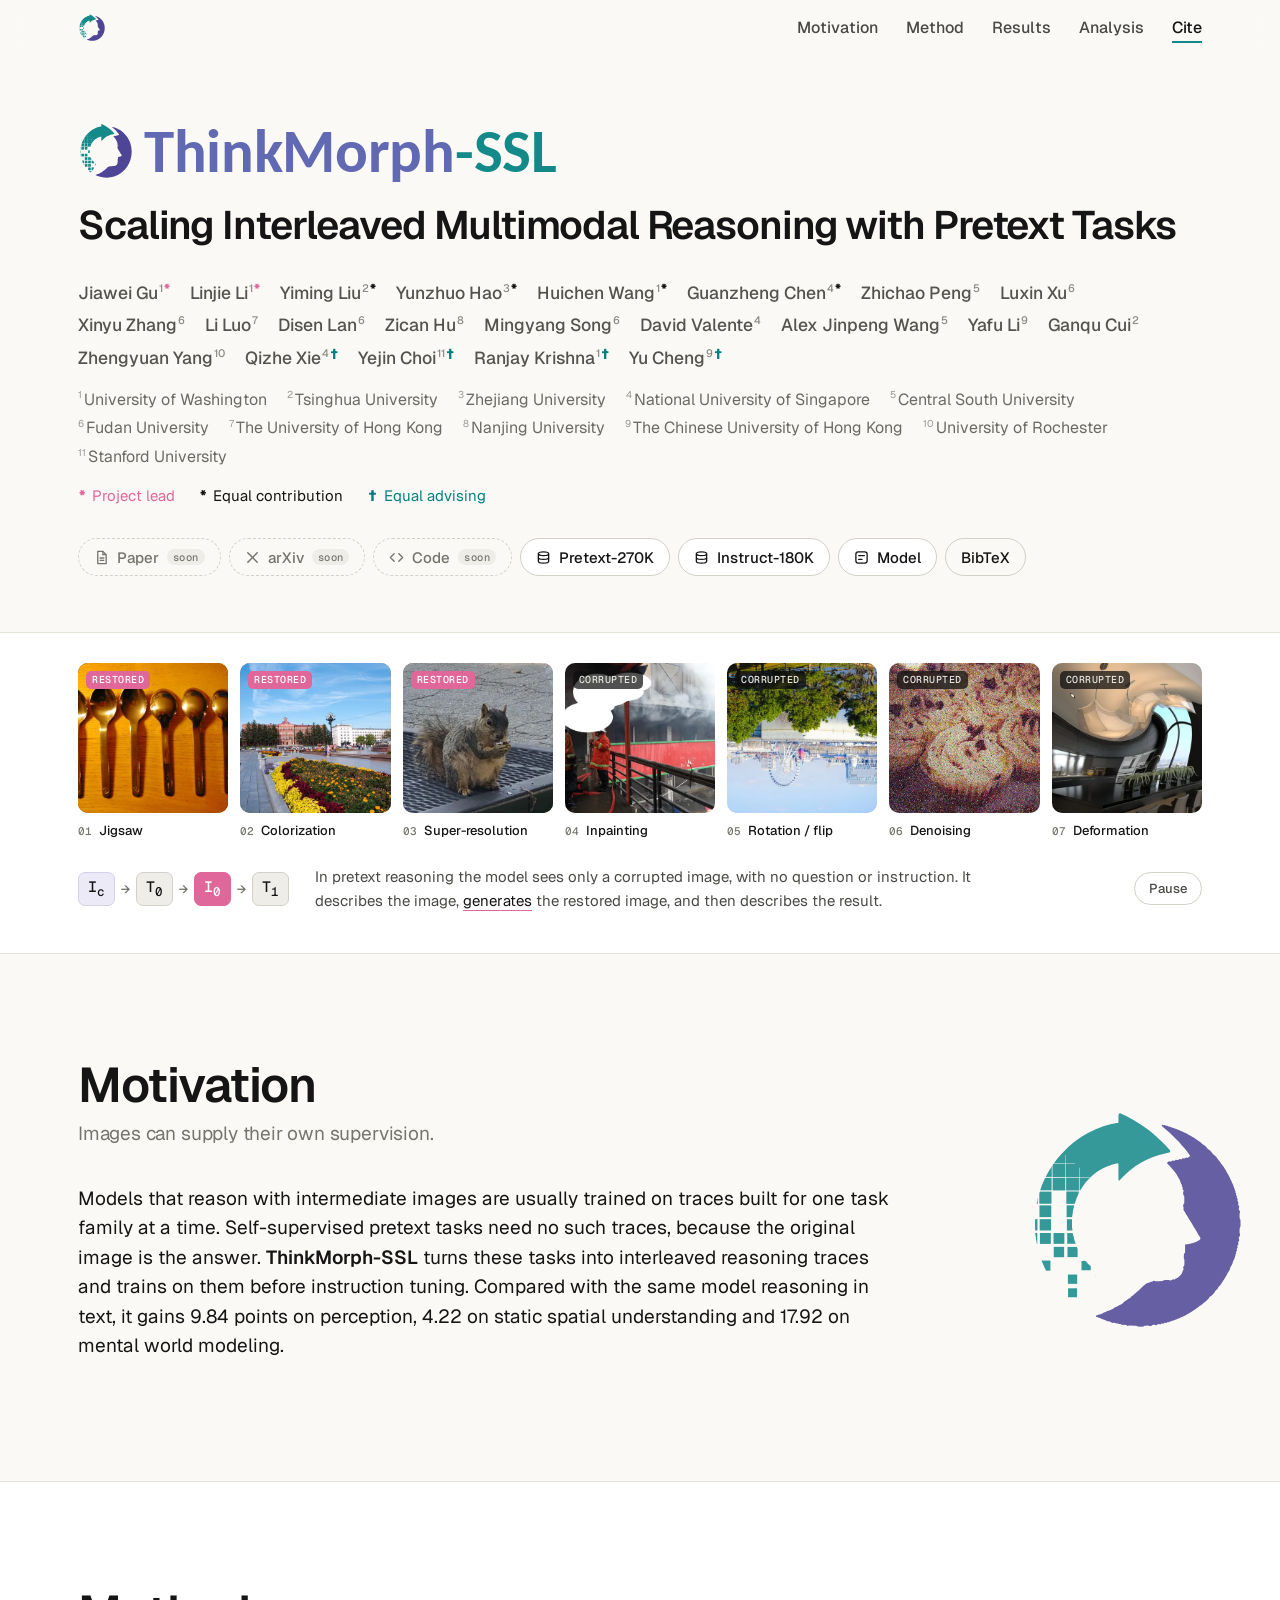
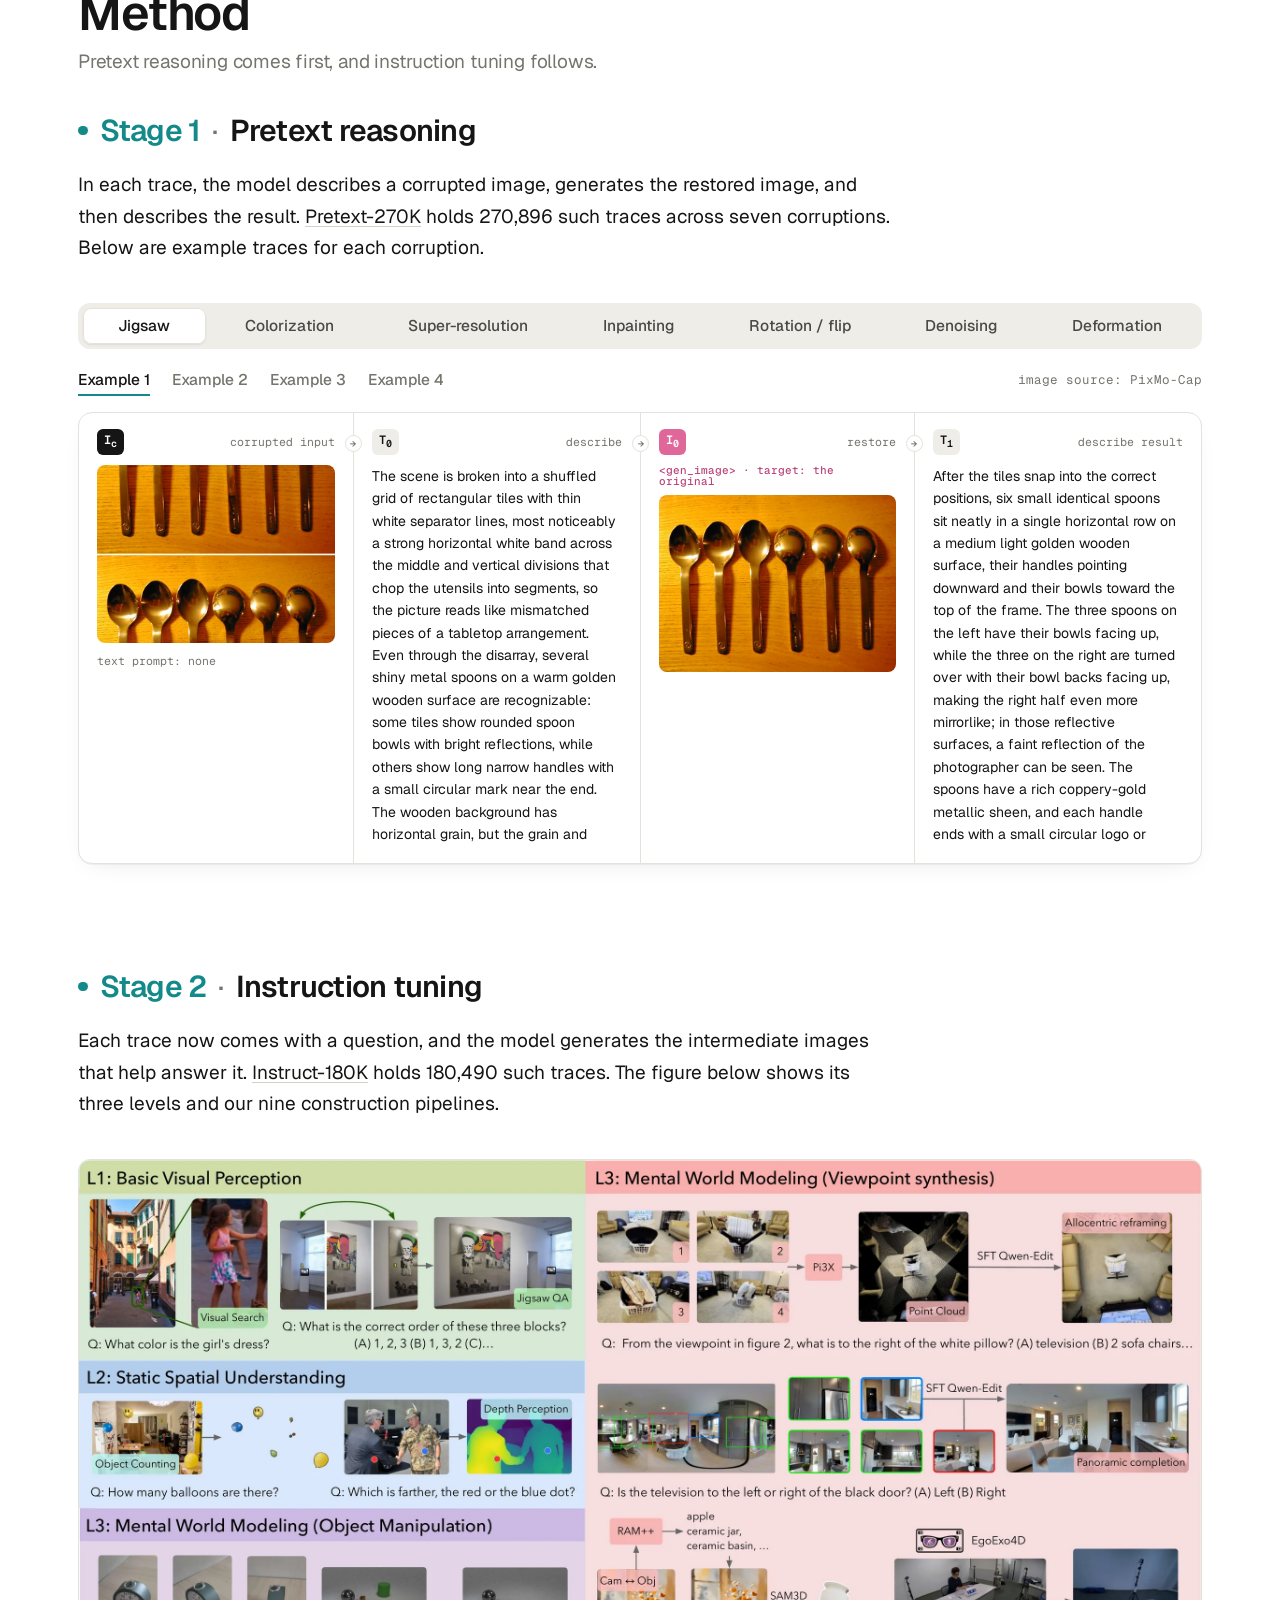
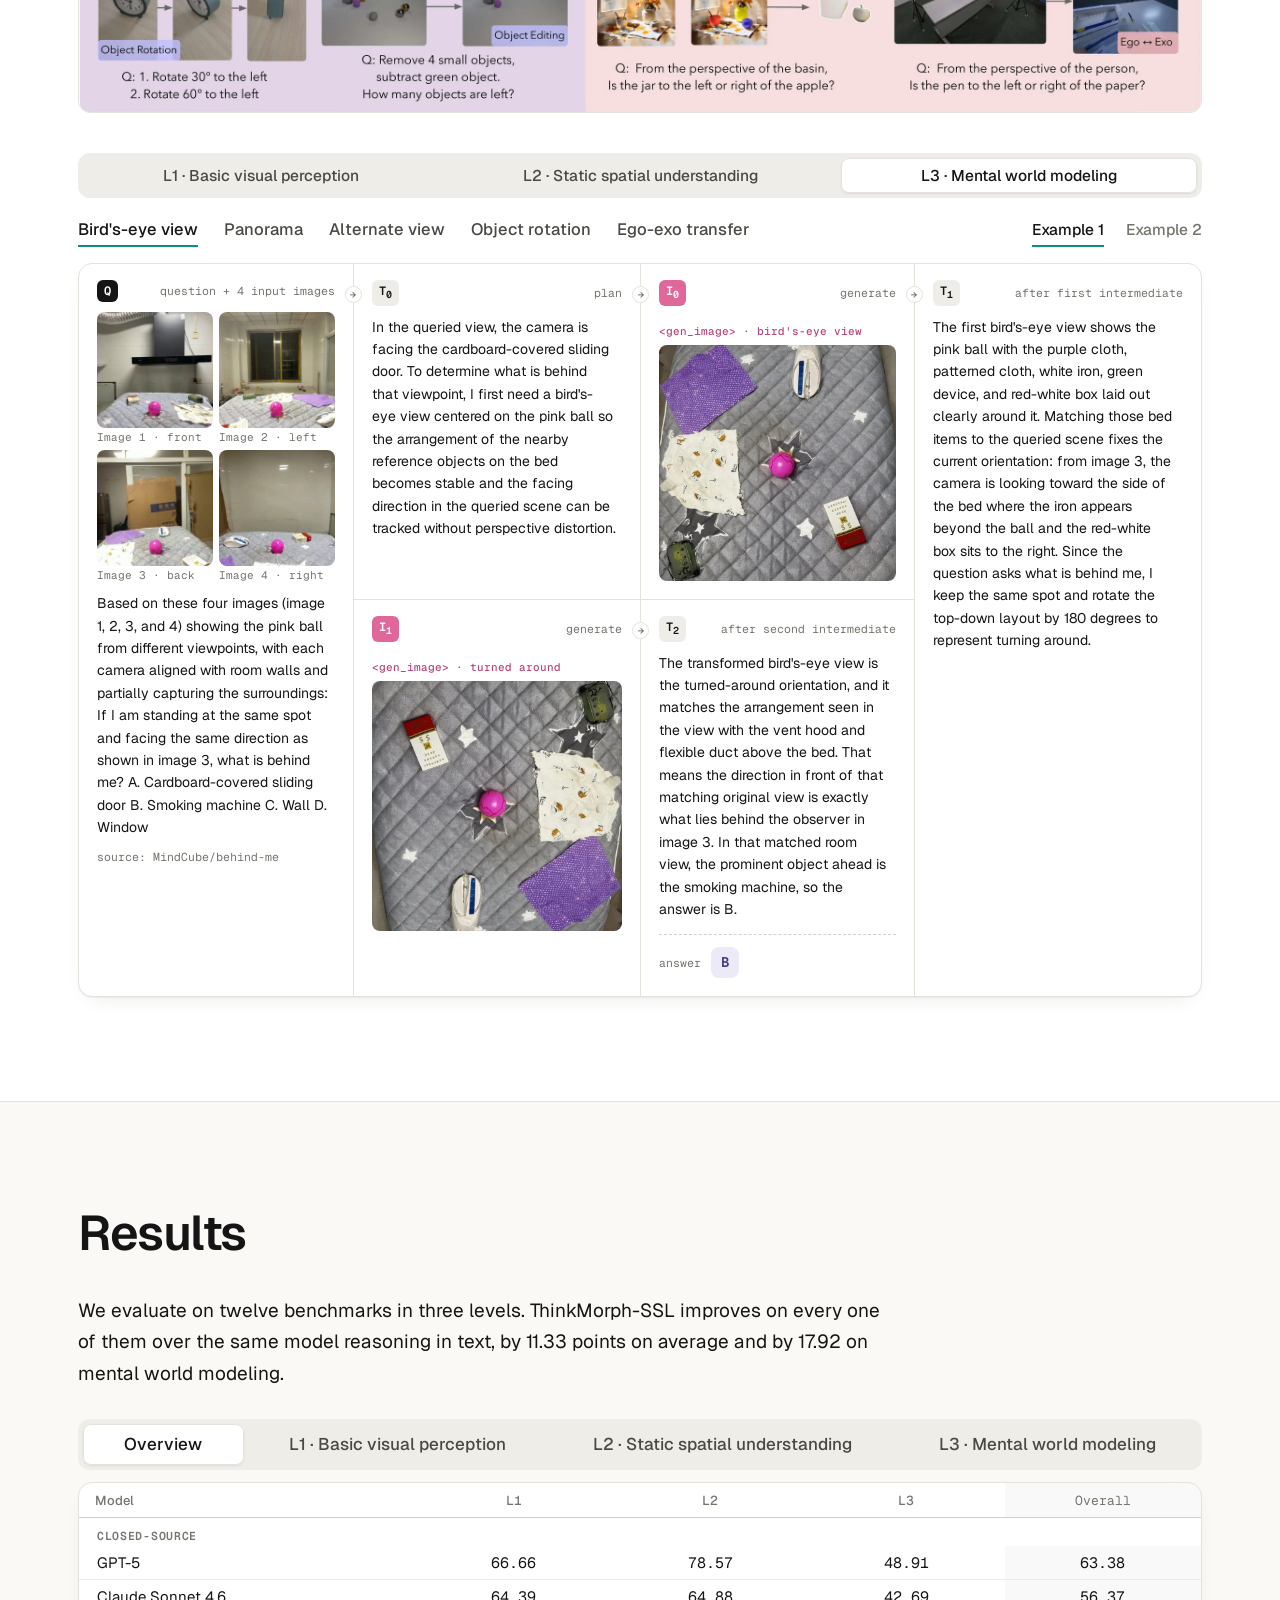
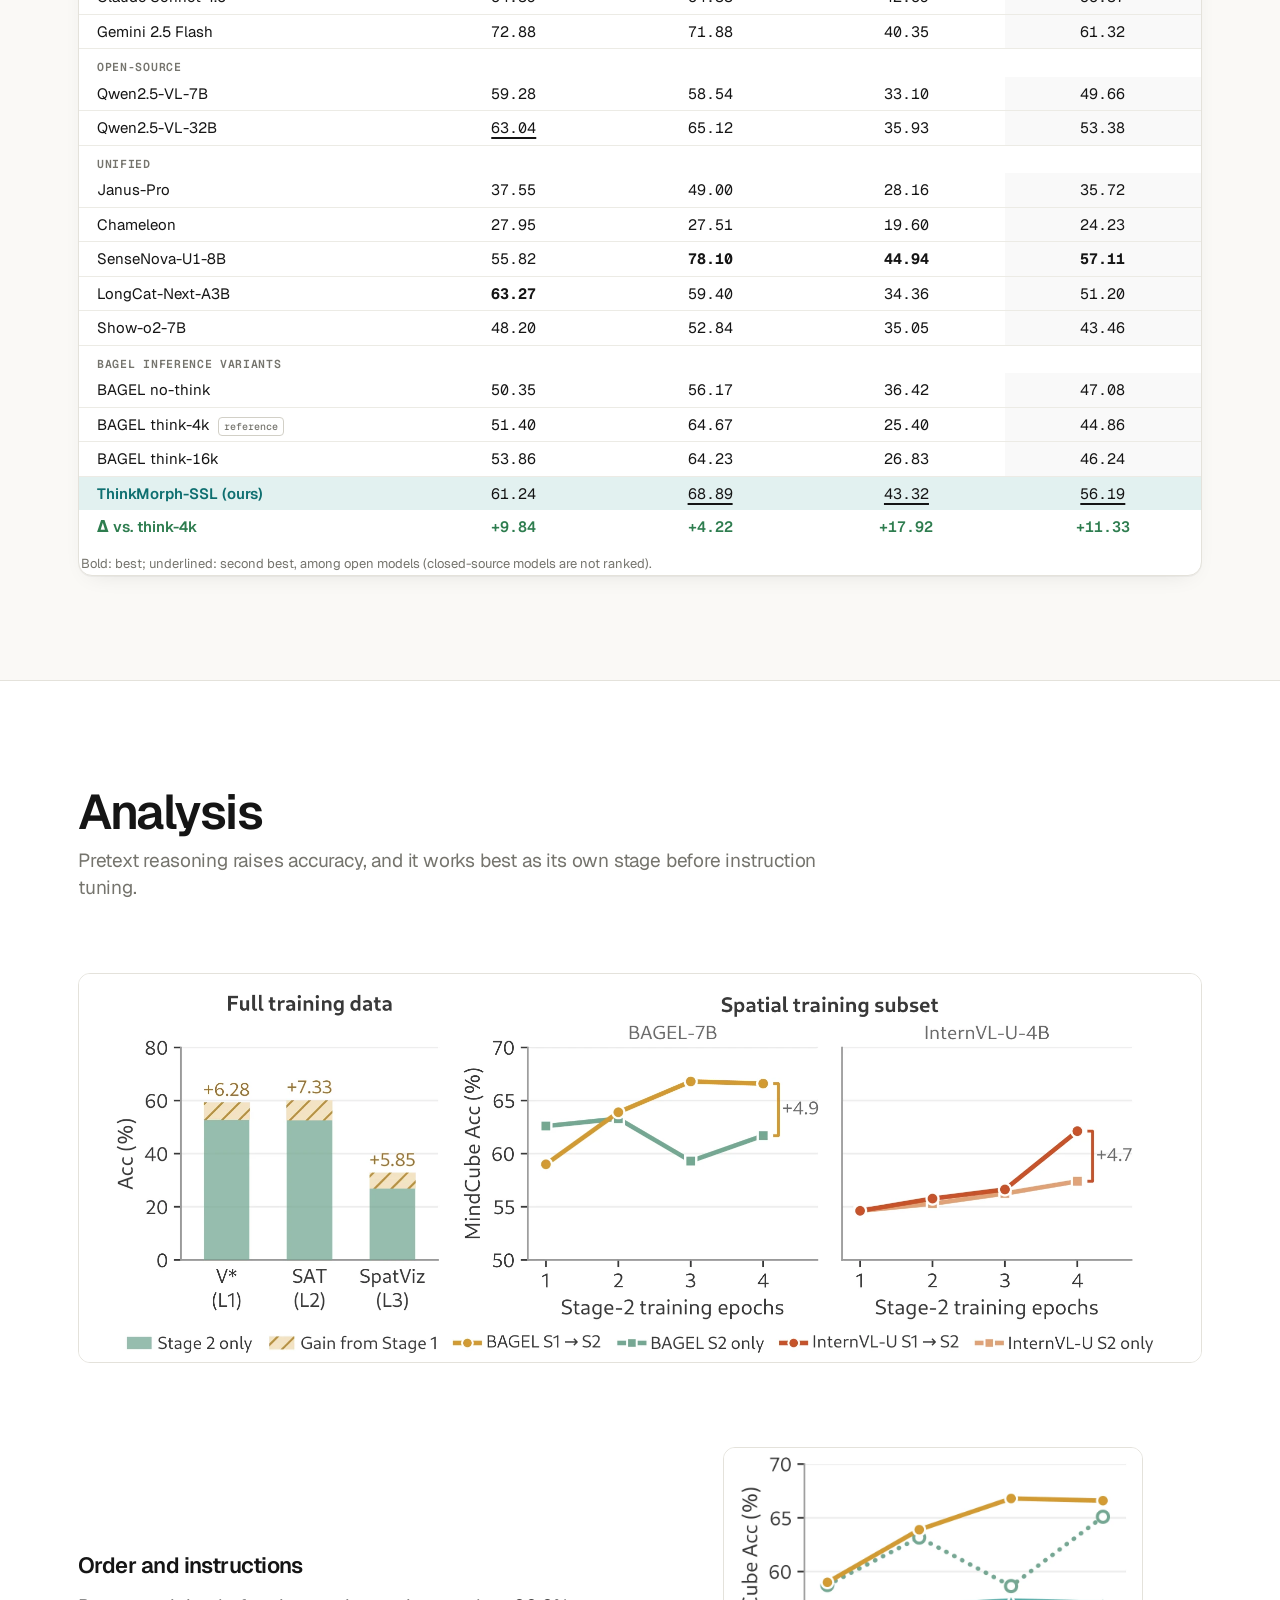
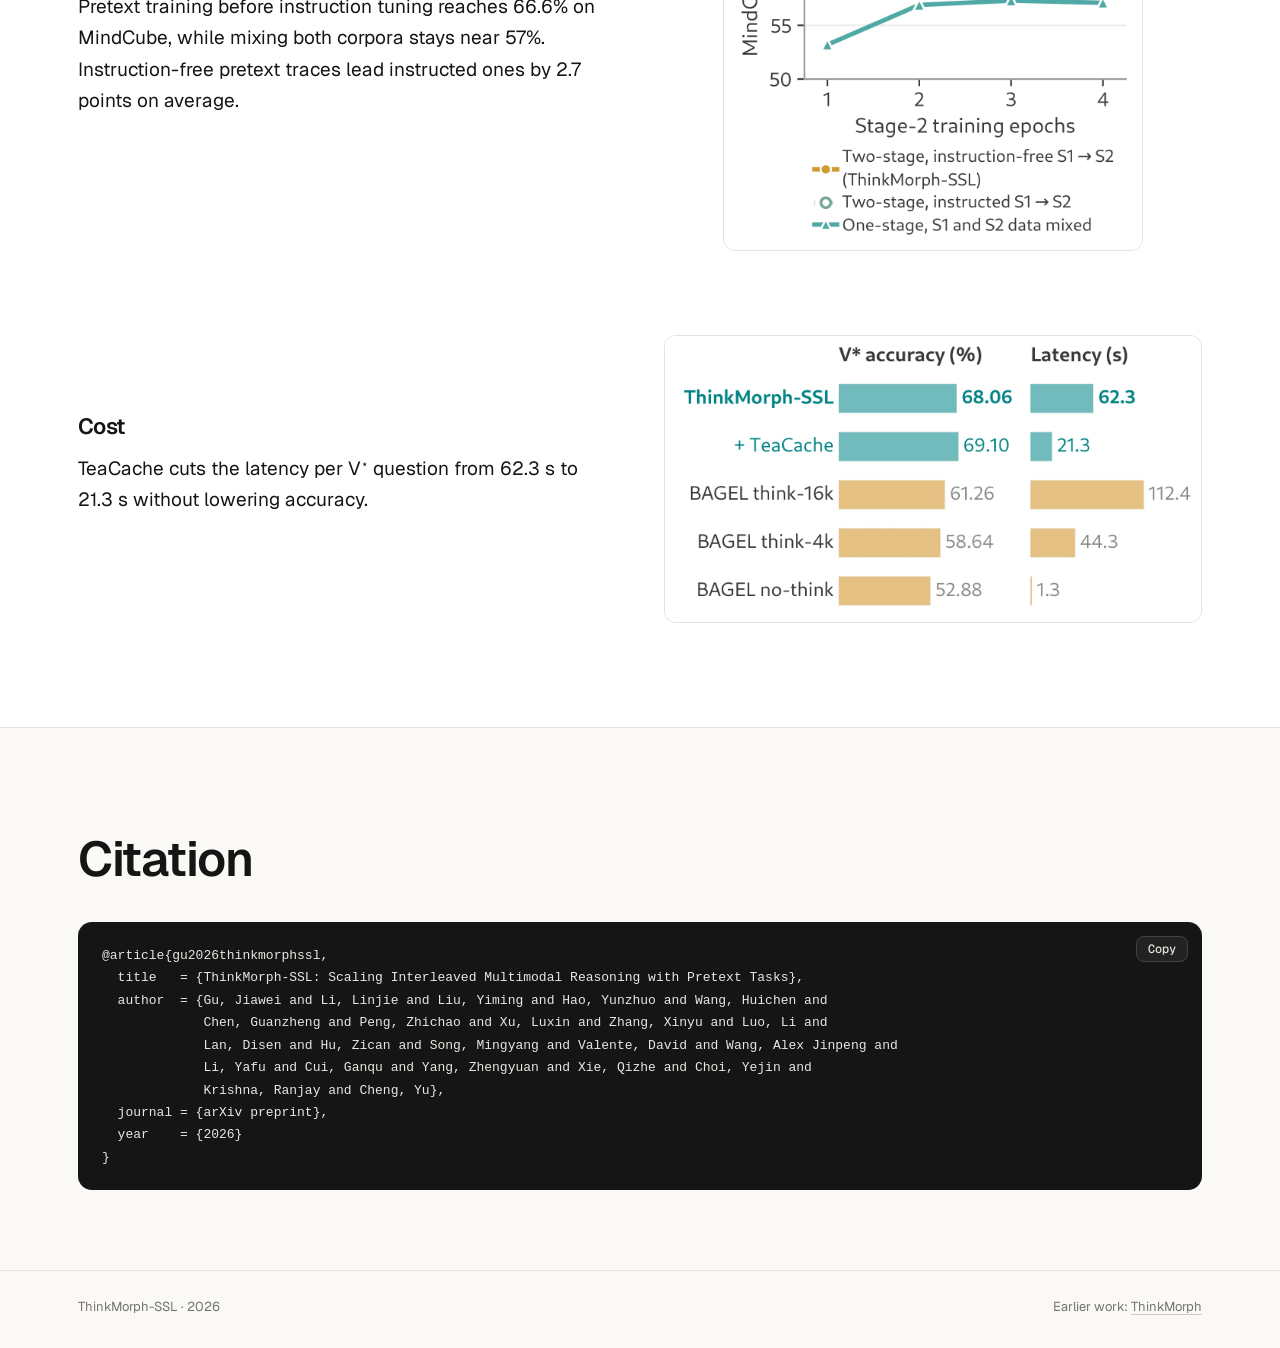
==== commit 03122338: "ThinkMorph-SSL page: pipelines figure aligned with the examples below The Stage 2 pipelines figure w" ====
--- a/ssl/index.html
+++ b/ssl/index.html
@@ -11,11 +11,11 @@
   <meta property="og:image" content="https://thinkmorph.github.io/ssl/static/img/fig/stage1.webp">
   <meta name="twitter:card" content="summary_large_image">
   <meta name="theme-color" content="#faf9f6">
-  <link rel="icon" href="static/img/favicon.svg?v=2r12" type="image/svg+xml">
+  <link rel="icon" href="static/img/favicon.svg?v=2r13" type="image/svg+xml">
   <link rel="preconnect" href="https://fonts.googleapis.com">
   <link rel="preconnect" href="https://fonts.gstatic.com" crossorigin>
   <link href="https://fonts.googleapis.com/css2?family=Geist:wght@300..700&family=Geist+Mono:wght@400;500;600&family=Carlito:wght@700&display=swap" rel="stylesheet">
-  <link rel="stylesheet" href="static/css/style.css?v=2r12">
+  <link rel="stylesheet" href="static/css/style.css?v=2r13">
 </head>
 <body>
 
@@ -23,7 +23,7 @@
 <nav class="topbar" aria-label="Sections">
   <div class="wrap topbar-inner">
     <a class="brand" href="#top" aria-label="ThinkMorph-SSL, back to top">
-      <img class="brand-mark" src="static/img/logo-mark.svg?v=2r12" alt="" width="28" height="28">
+      <img class="brand-mark" src="static/img/logo-mark.svg?v=2r13" alt="" width="28" height="28">
     </a>
     <ul class="toc">
       <li><a href="#idea">Motivation</a></li>
@@ -38,7 +38,7 @@
 <!-- ───────────────────────── hero ───────────────────────── -->
 <header class="hero" id="top">
   <div class="wrap">
-    <h1 class="title"><img class="title-mark" src="static/img/logo-mark.svg?v=2r12" alt="" aria-hidden="true"><span class="title-word">ThinkMorph<span class="title-tail">-SSL</span></span></h1>
+    <h1 class="title"><img class="title-mark" src="static/img/logo-mark.svg?v=2r13" alt="" aria-hidden="true"><span class="title-word">ThinkMorph<span class="title-tail">-SSL</span></span></h1>
     <p class="subtitle">Scaling Interleaved Multimodal Reasoning with Pretext Tasks</p>
 
     <ul class="authors">
@@ -272,7 +272,7 @@
   <img alt="">
 </dialog>
 
-<script src="static/js/examples.js?v=2r12"></script>
-<script src="static/js/main.js?v=2r12"></script>
+<script src="static/js/examples.js?v=2r13"></script>
+<script src="static/js/main.js?v=2r13"></script>
 </body>
 </html>
--- a/ssl/static/css/style.css
+++ b/ssl/static/css/style.css
@@ -713,8 +713,7 @@
 @media (max-width: 560px) { .stage-block > h3 { font-size: 24px; } }
 
 /* ── v2 round 11 ── */
-/* the Stage 2 pipelines figure a little smaller (1124 -> 960 px), aligned left with the text */
-#stage-2 > .fig { max-width: 960px; margin-left: 0; margin-right: auto; }
+/* the Stage 2 pipelines figure spans the full column, aligned on both sides with the examples below */
 
 /* ── v2 round 12 ── */
 /* Method: more air between the section title, the stage headings, their text and the material below */
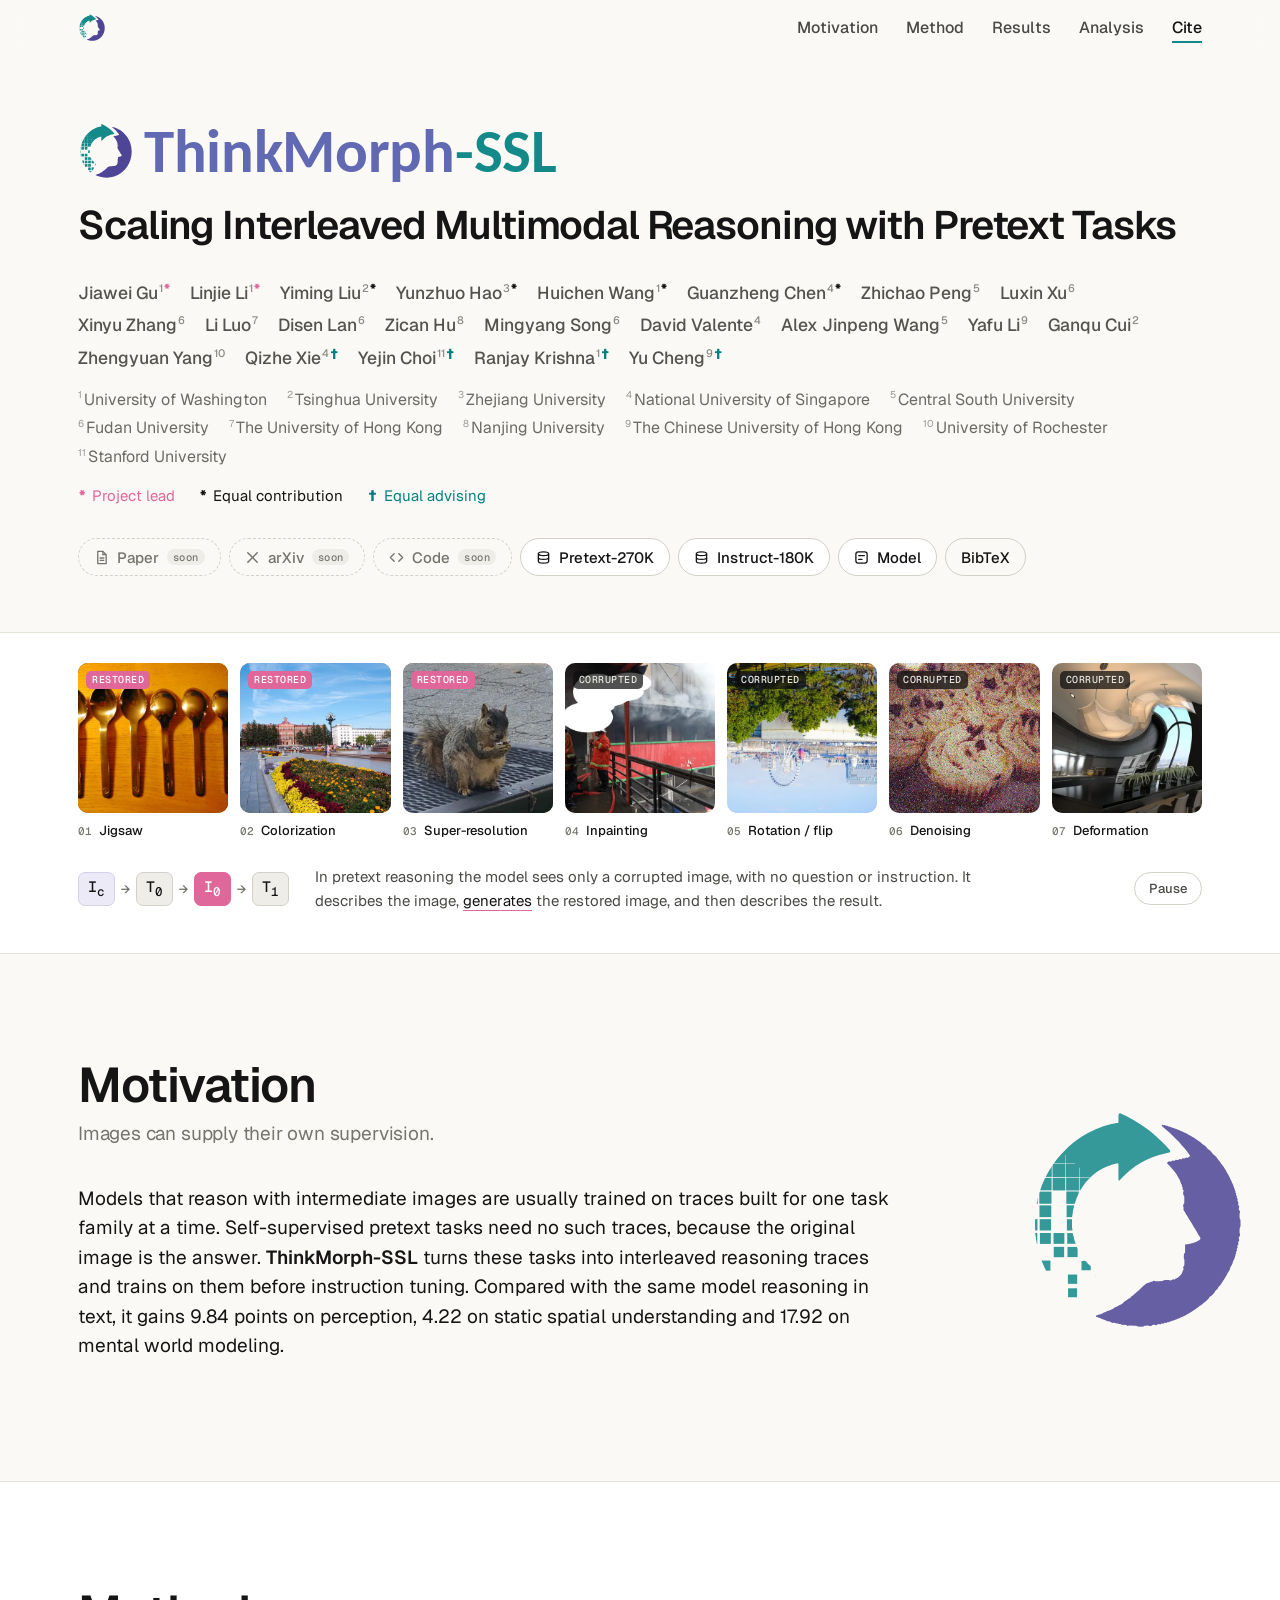
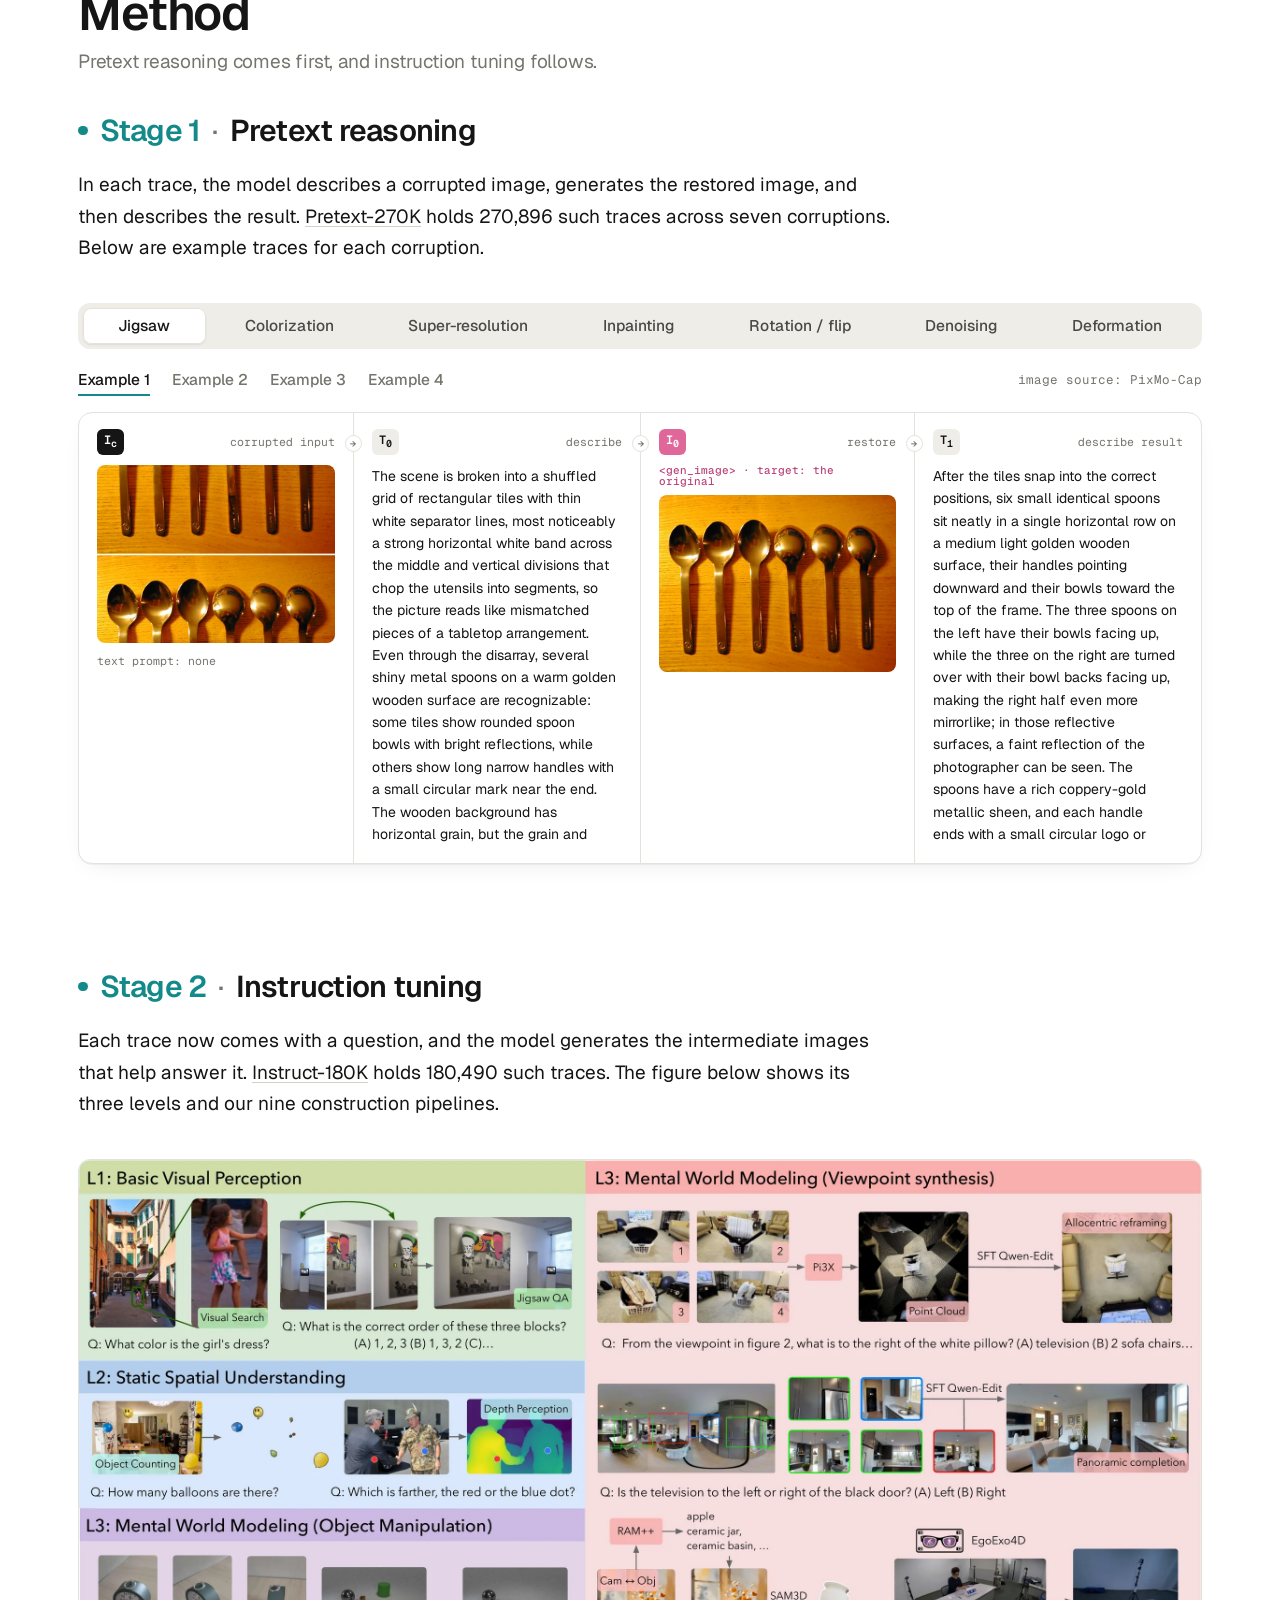
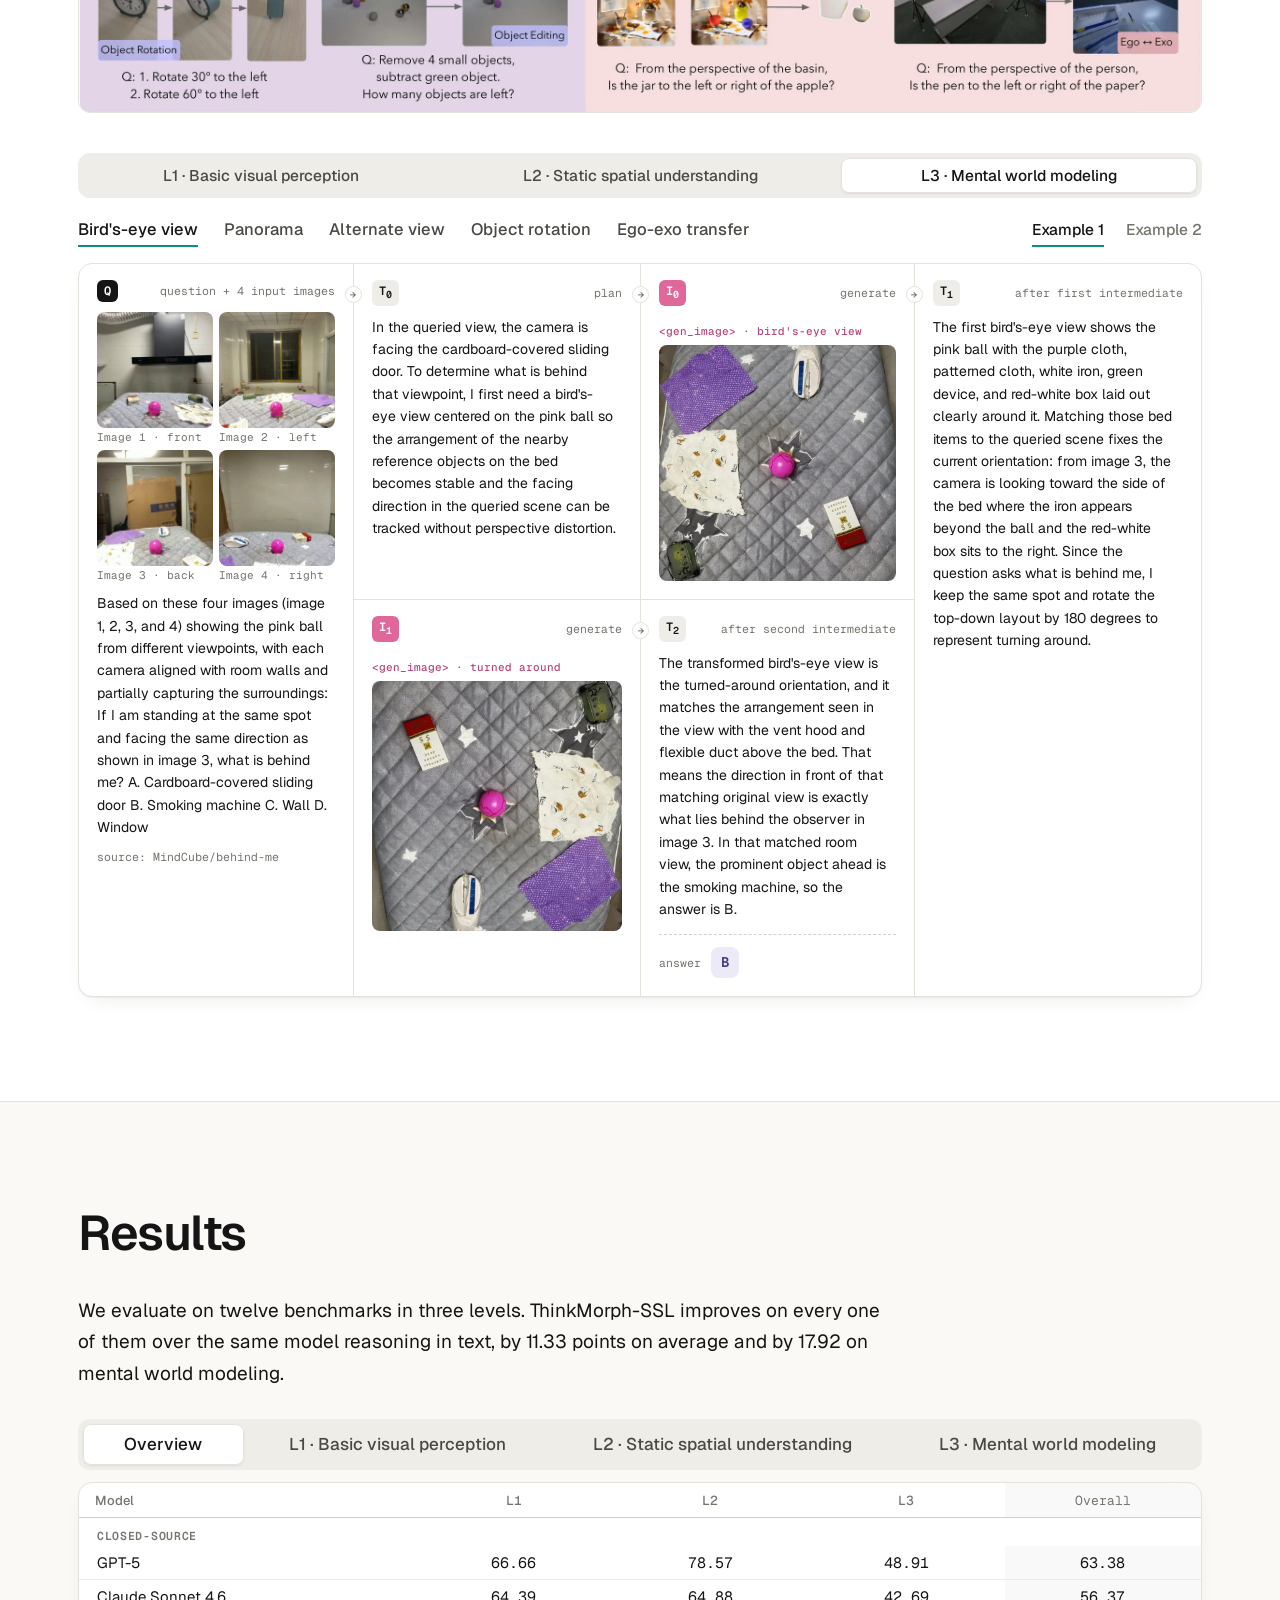
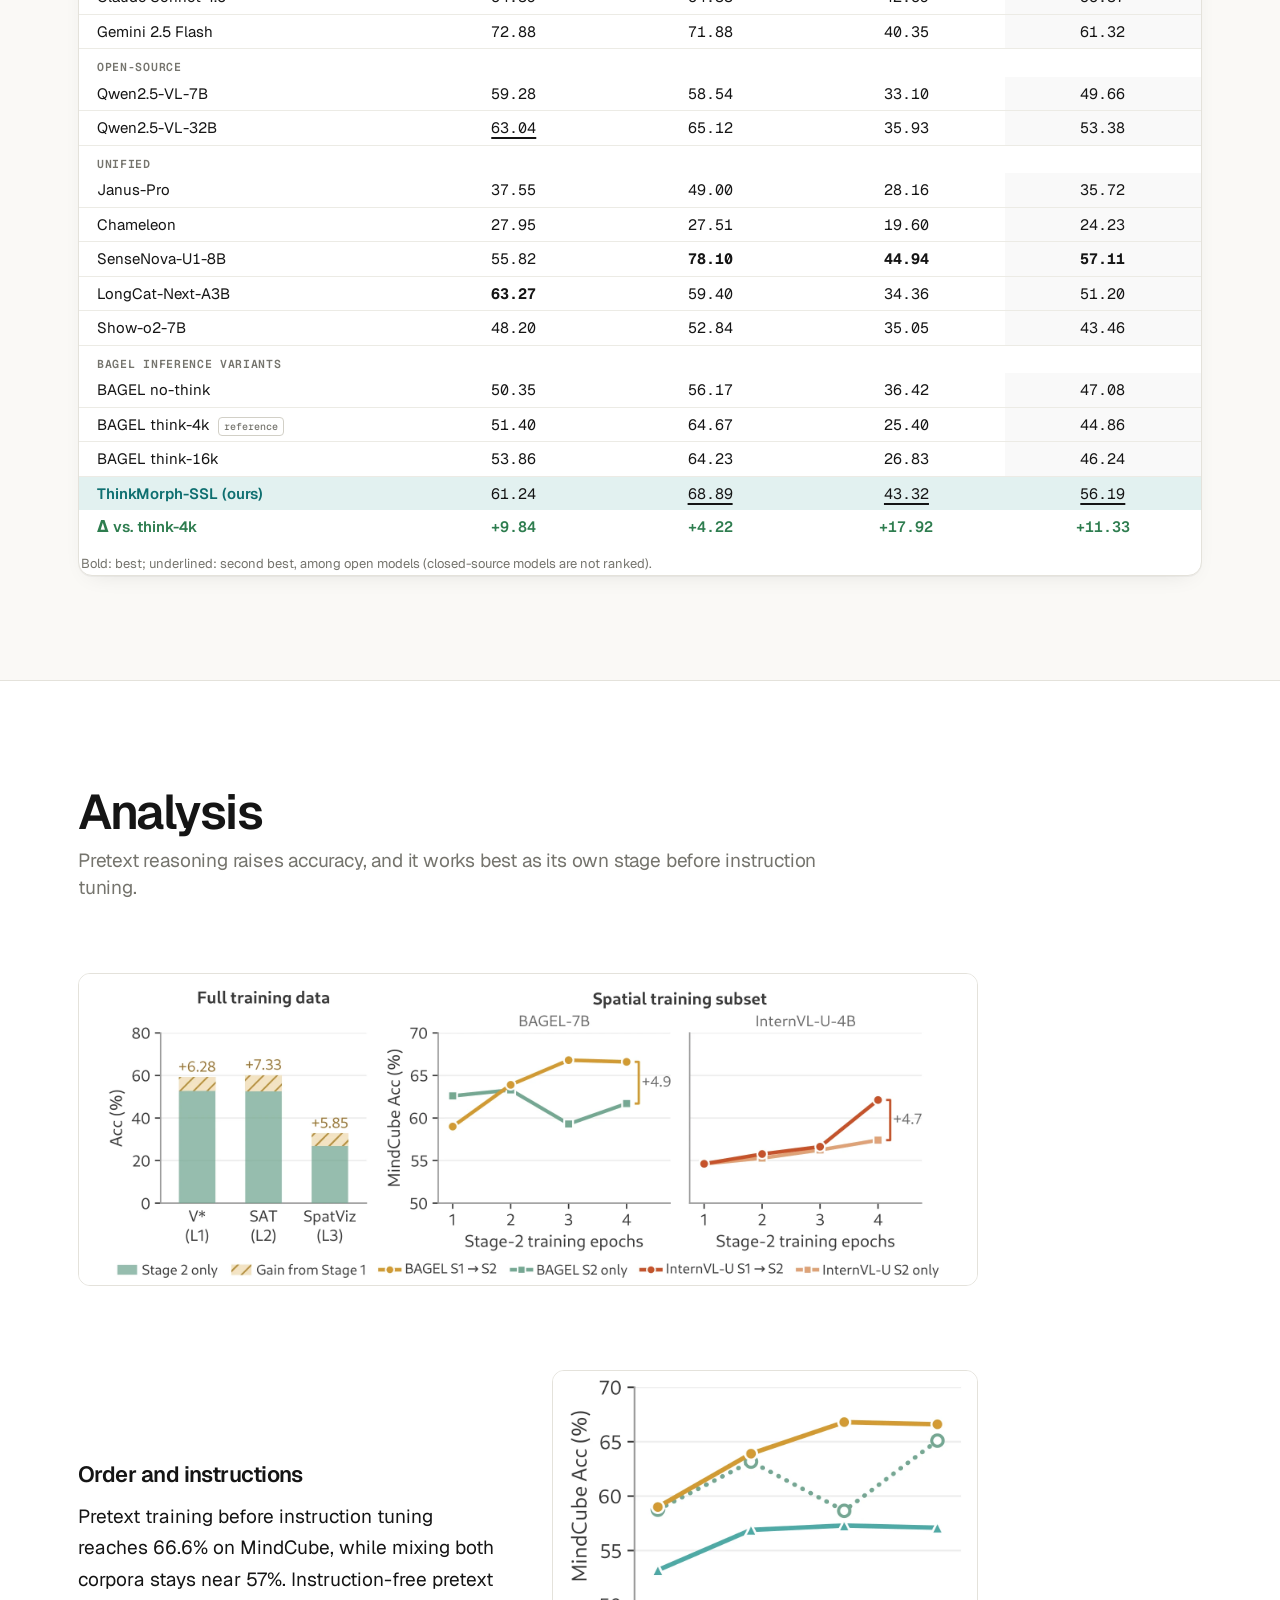
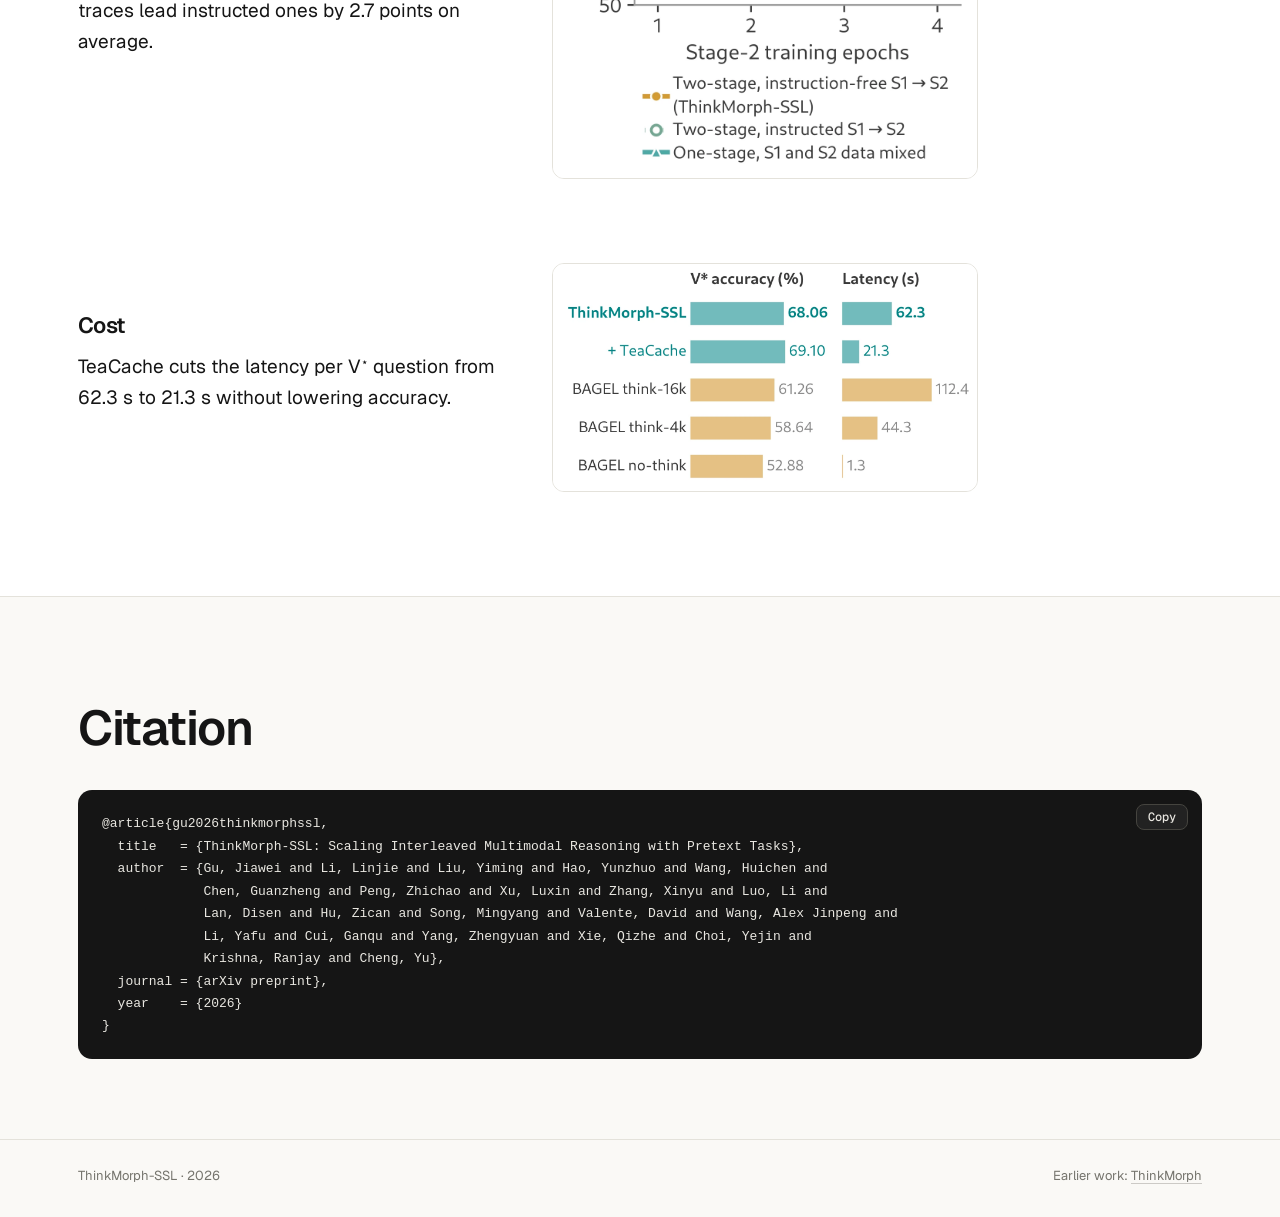
==== commit 17363175: "ThinkMorph-SSL page: smaller Analysis figures in one 900 px column The ablation figure drops from 1," ====
--- a/ssl/index.html
+++ b/ssl/index.html
@@ -11,11 +11,11 @@
   <meta property="og:image" content="https://thinkmorph.github.io/ssl/static/img/fig/stage1.webp">
   <meta name="twitter:card" content="summary_large_image">
   <meta name="theme-color" content="#faf9f6">
-  <link rel="icon" href="static/img/favicon.svg?v=2r13" type="image/svg+xml">
+  <link rel="icon" href="static/img/favicon.svg?v=2r14" type="image/svg+xml">
   <link rel="preconnect" href="https://fonts.googleapis.com">
   <link rel="preconnect" href="https://fonts.gstatic.com" crossorigin>
   <link href="https://fonts.googleapis.com/css2?family=Geist:wght@300..700&family=Geist+Mono:wght@400;500;600&family=Carlito:wght@700&display=swap" rel="stylesheet">
-  <link rel="stylesheet" href="static/css/style.css?v=2r13">
+  <link rel="stylesheet" href="static/css/style.css?v=2r14">
 </head>
 <body>
 
@@ -23,7 +23,7 @@
 <nav class="topbar" aria-label="Sections">
   <div class="wrap topbar-inner">
     <a class="brand" href="#top" aria-label="ThinkMorph-SSL, back to top">
-      <img class="brand-mark" src="static/img/logo-mark.svg?v=2r13" alt="" width="28" height="28">
+      <img class="brand-mark" src="static/img/logo-mark.svg?v=2r14" alt="" width="28" height="28">
     </a>
     <ul class="toc">
       <li><a href="#idea">Motivation</a></li>
@@ -38,7 +38,7 @@
 <!-- ───────────────────────── hero ───────────────────────── -->
 <header class="hero" id="top">
   <div class="wrap">
-    <h1 class="title"><img class="title-mark" src="static/img/logo-mark.svg?v=2r13" alt="" aria-hidden="true"><span class="title-word">ThinkMorph<span class="title-tail">-SSL</span></span></h1>
+    <h1 class="title"><img class="title-mark" src="static/img/logo-mark.svg?v=2r14" alt="" aria-hidden="true"><span class="title-word">ThinkMorph<span class="title-tail">-SSL</span></span></h1>
     <p class="subtitle">Scaling Interleaved Multimodal Reasoning with Pretext Tasks</p>
 
     <ul class="authors">
@@ -272,7 +272,7 @@
   <img alt="">
 </dialog>
 
-<script src="static/js/examples.js?v=2r13"></script>
-<script src="static/js/main.js?v=2r13"></script>
+<script src="static/js/examples.js?v=2r14"></script>
+<script src="static/js/main.js?v=2r14"></script>
 </body>
 </html>
--- a/ssl/static/css/style.css
+++ b/ssl/static/css/style.css
@@ -722,3 +722,8 @@
 .stage-block > h3 { margin-bottom: 20px; }
 .stage-block .explorer, .stage-block > .fig, .stage-block > .fig + .explorer { margin-top: 40px; }
 .prose-narrow { line-height: 1.65; }
+
+/* ── Analysis: smaller figures; the ablation figure and the two text + figure rows share one 900 px column,
+   so every figure's right edge lines up ── */
+#analysis .wrap > .fig, #analysis .wrap > .sec-sub { max-width: 900px; }
+#analysis .side-grid .fig.fig-small { max-width: none; justify-self: stretch; }
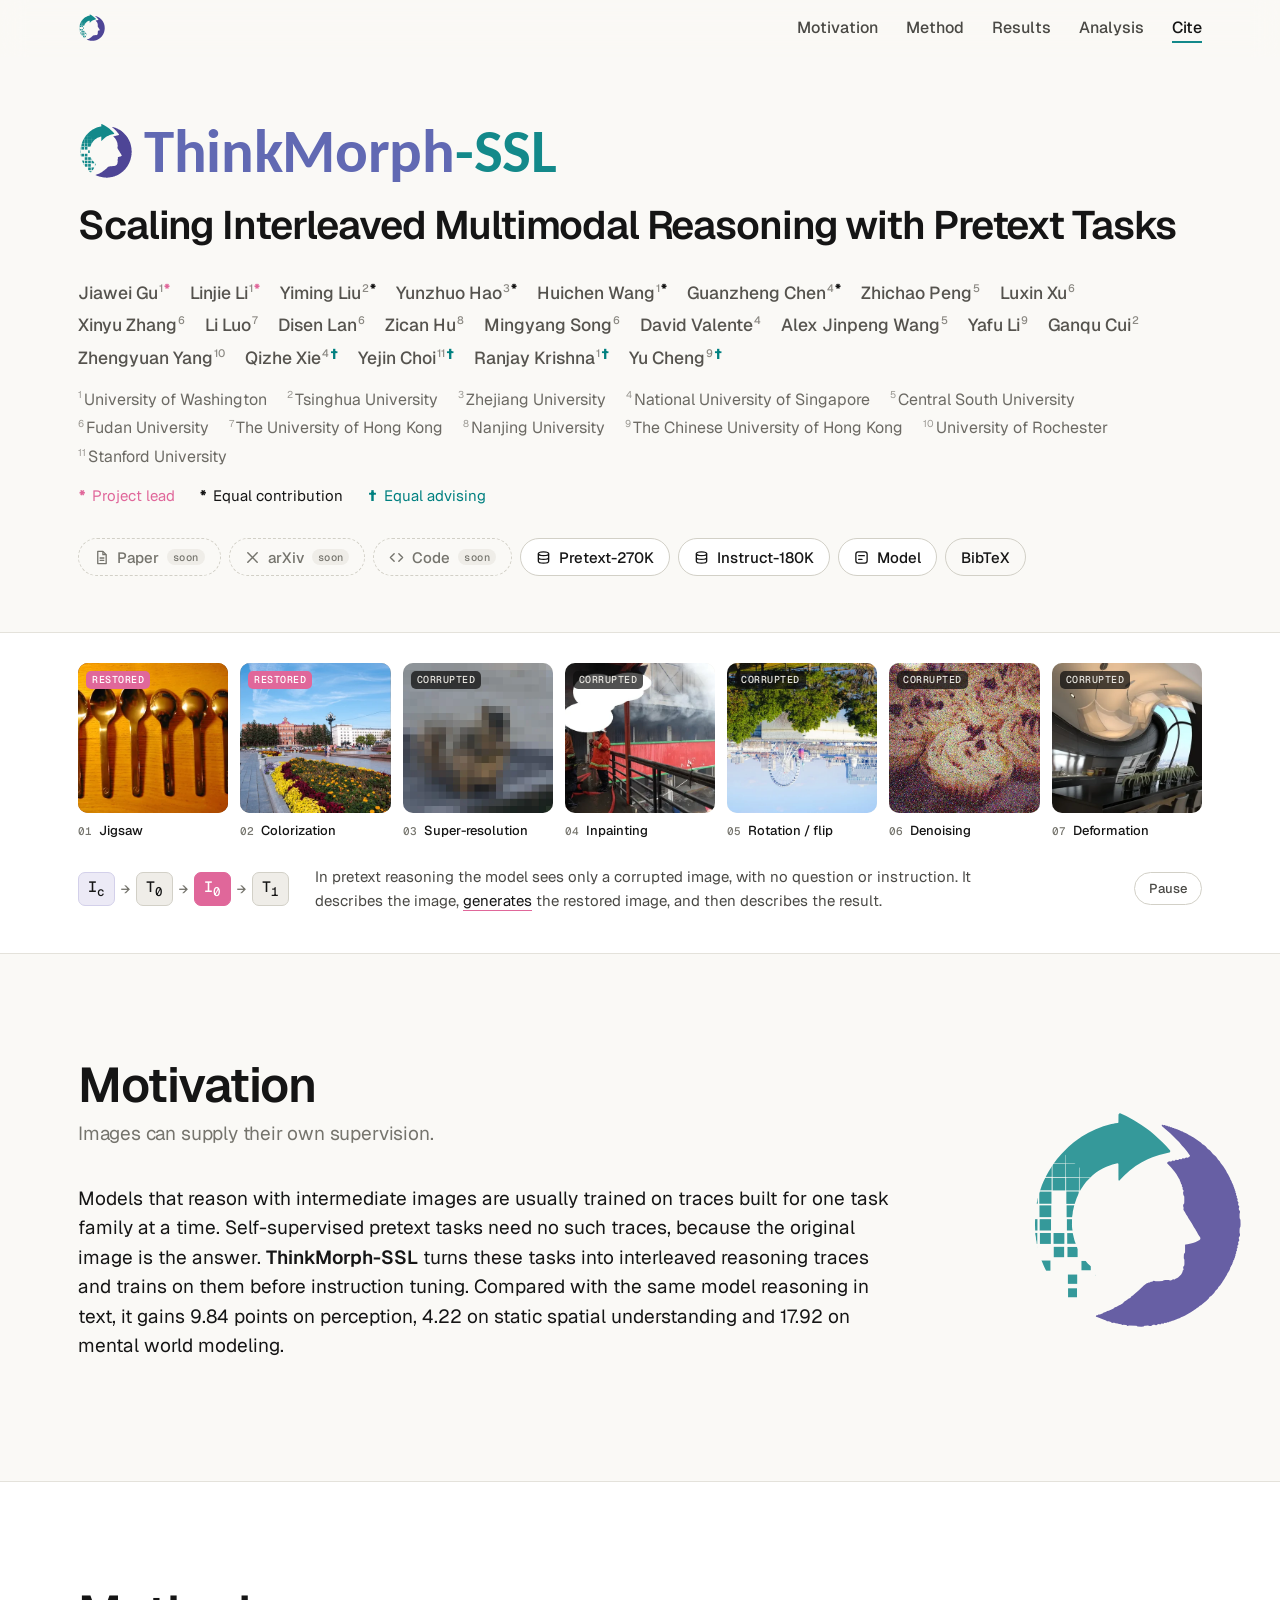
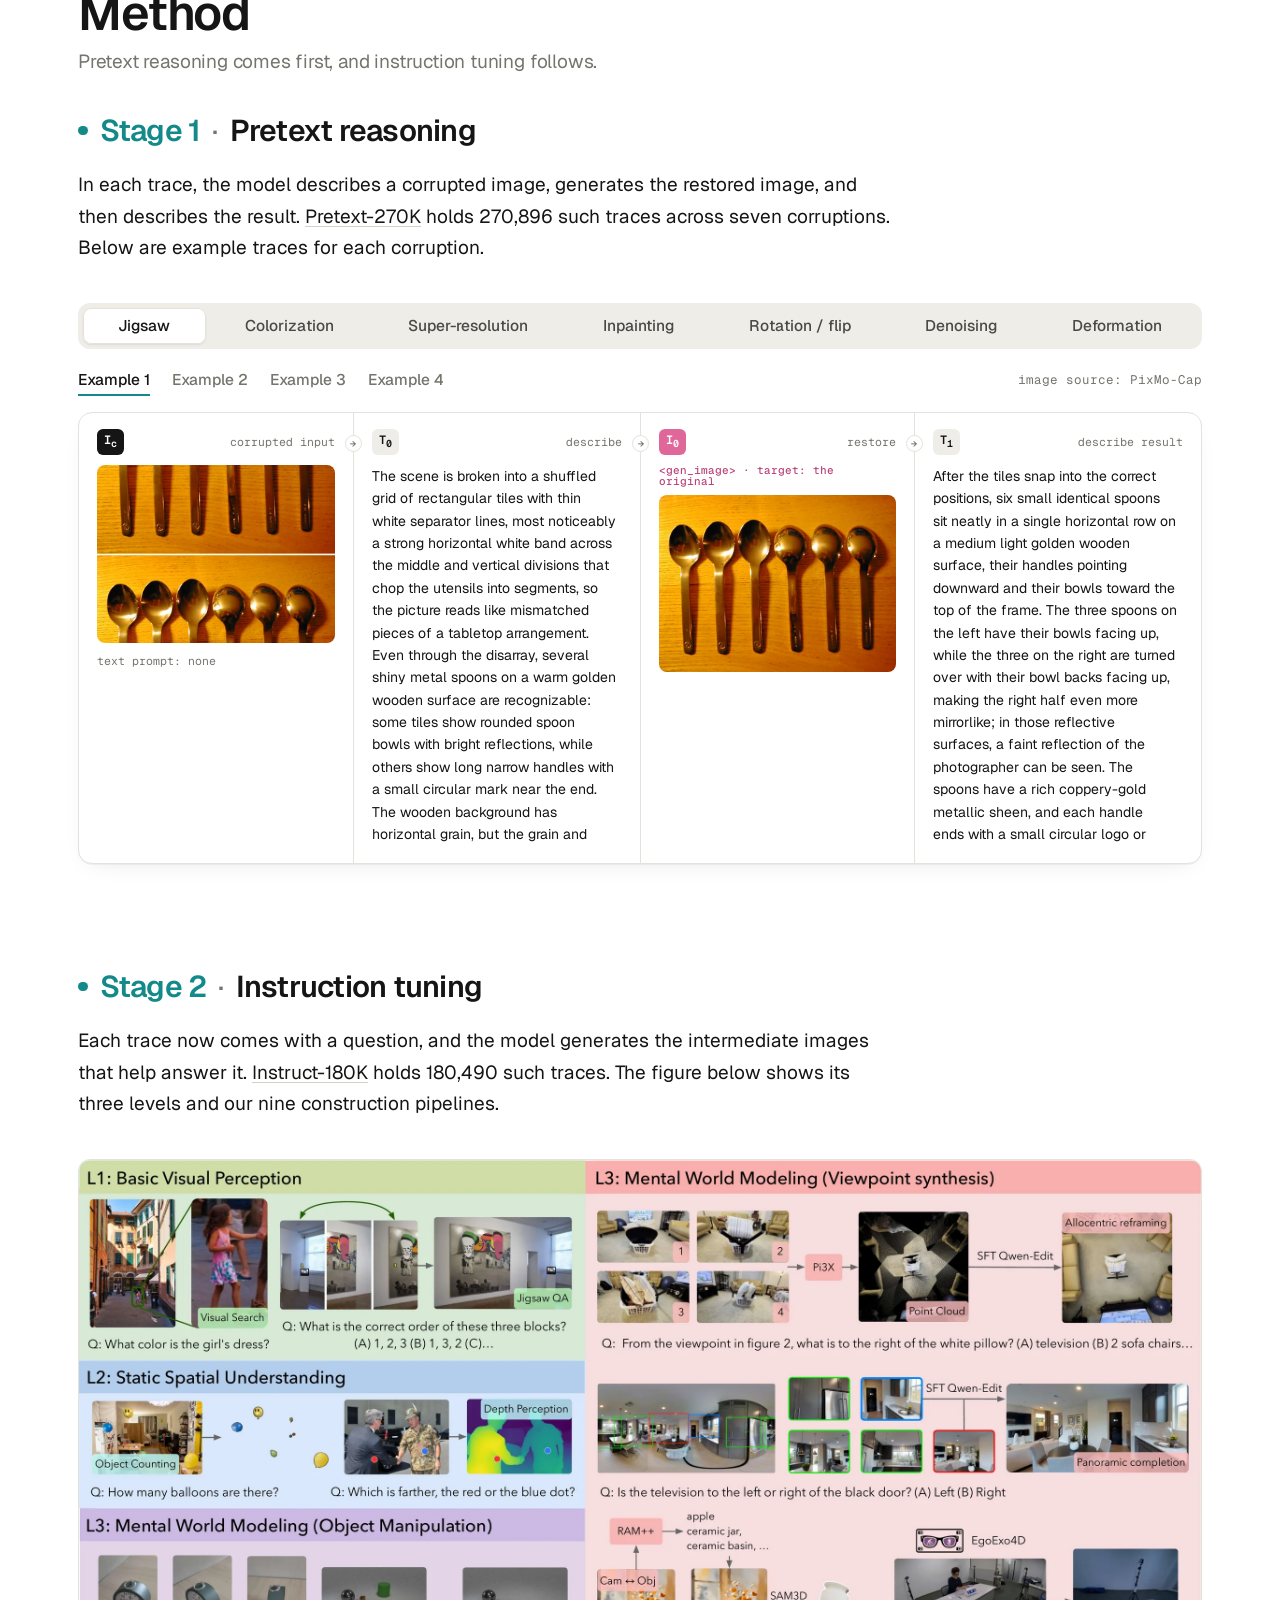
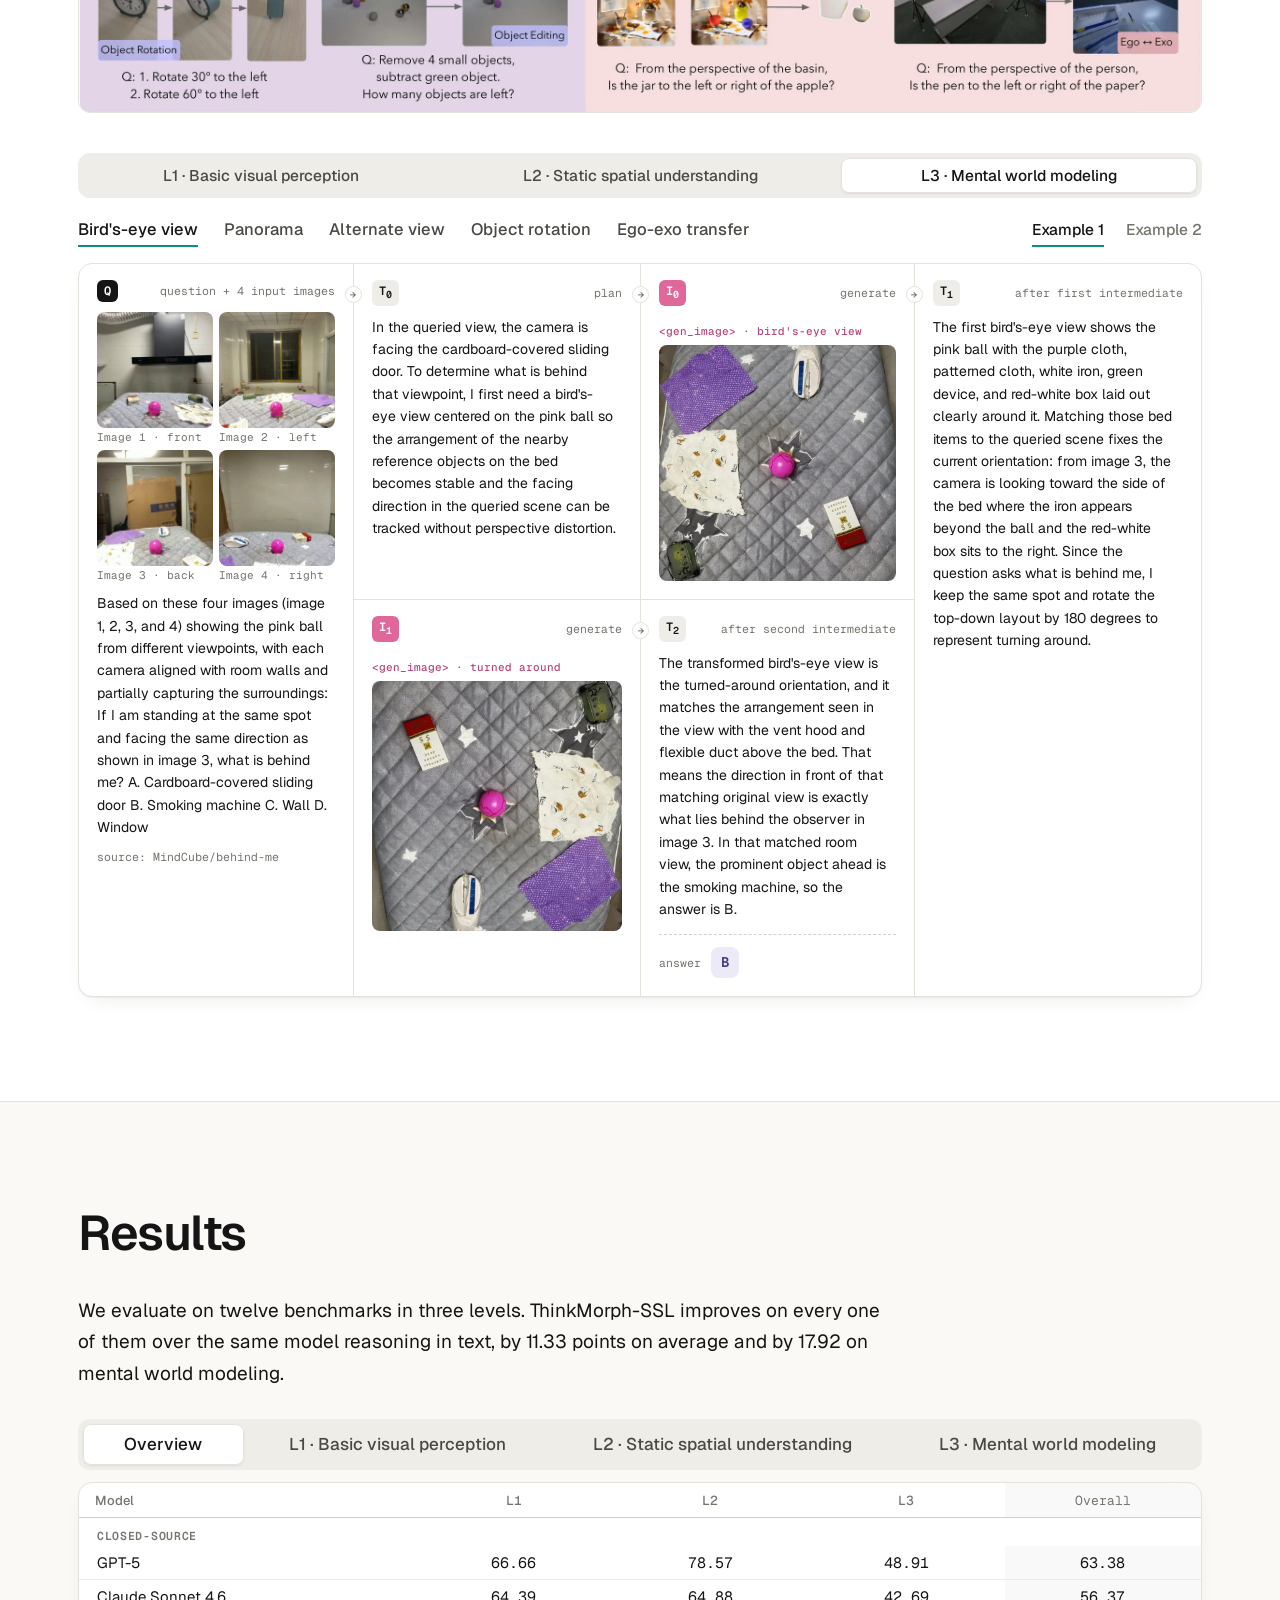
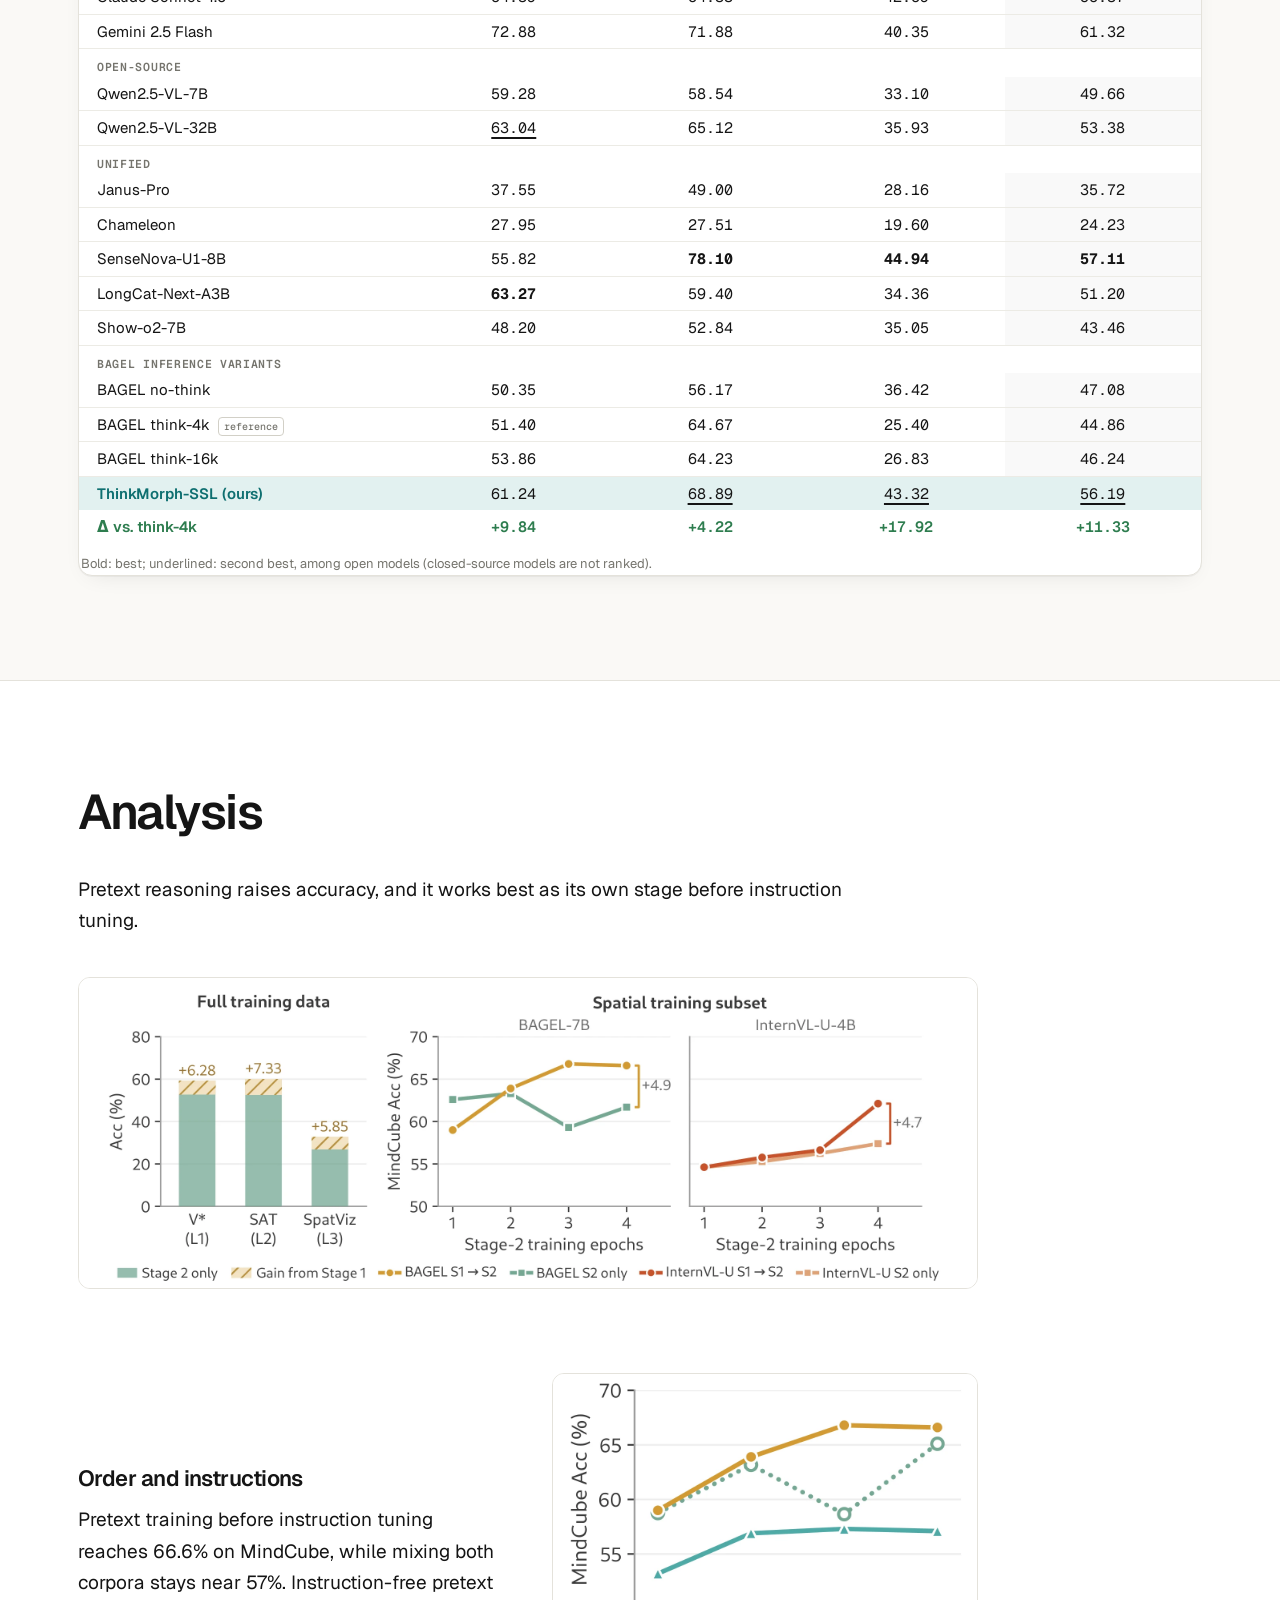
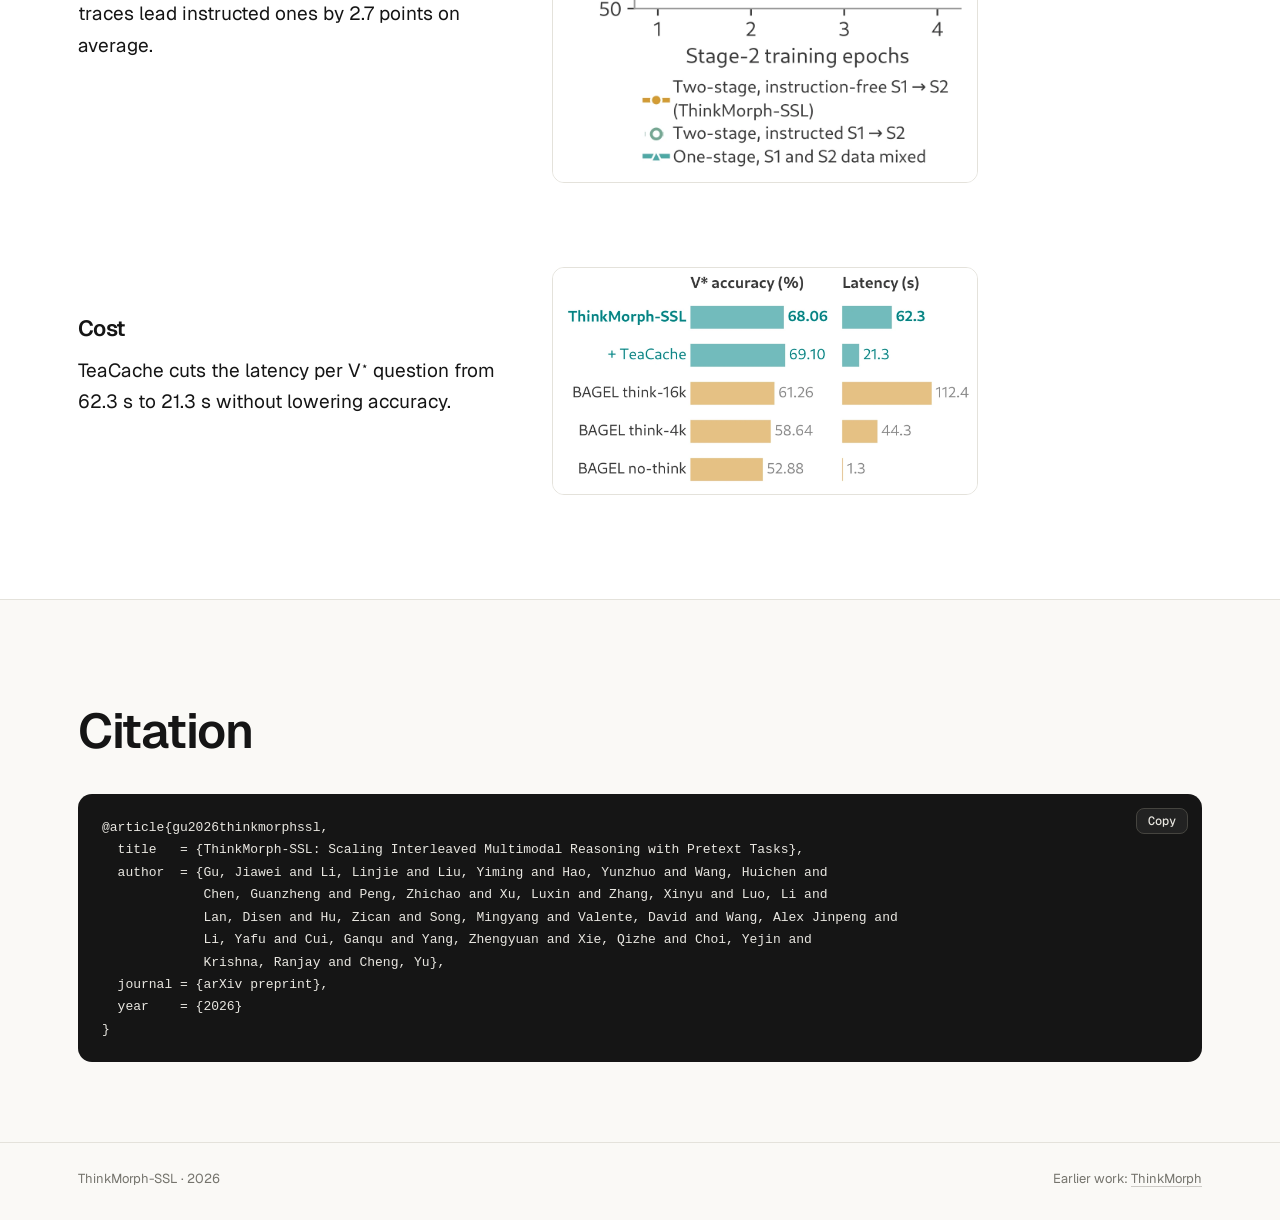
==== commit f112b477: "ThinkMorph-SSL page: Analysis lead sentence as body text "Pretext reasoning raises accuracy, and it " ====
--- a/ssl/index.html
+++ b/ssl/index.html
@@ -11,11 +11,11 @@
   <meta property="og:image" content="https://thinkmorph.github.io/ssl/static/img/fig/stage1.webp">
   <meta name="twitter:card" content="summary_large_image">
   <meta name="theme-color" content="#faf9f6">
-  <link rel="icon" href="static/img/favicon.svg?v=2r14" type="image/svg+xml">
+  <link rel="icon" href="static/img/favicon.svg?v=2r15" type="image/svg+xml">
   <link rel="preconnect" href="https://fonts.googleapis.com">
   <link rel="preconnect" href="https://fonts.gstatic.com" crossorigin>
   <link href="https://fonts.googleapis.com/css2?family=Geist:wght@300..700&family=Geist+Mono:wght@400;500;600&family=Carlito:wght@700&display=swap" rel="stylesheet">
-  <link rel="stylesheet" href="static/css/style.css?v=2r14">
+  <link rel="stylesheet" href="static/css/style.css?v=2r15">
 </head>
 <body>
 
@@ -23,7 +23,7 @@
 <nav class="topbar" aria-label="Sections">
   <div class="wrap topbar-inner">
     <a class="brand" href="#top" aria-label="ThinkMorph-SSL, back to top">
-      <img class="brand-mark" src="static/img/logo-mark.svg?v=2r14" alt="" width="28" height="28">
+      <img class="brand-mark" src="static/img/logo-mark.svg?v=2r15" alt="" width="28" height="28">
     </a>
     <ul class="toc">
       <li><a href="#idea">Motivation</a></li>
@@ -38,7 +38,7 @@
 <!-- ───────────────────────── hero ───────────────────────── -->
 <header class="hero" id="top">
   <div class="wrap">
-    <h1 class="title"><img class="title-mark" src="static/img/logo-mark.svg?v=2r14" alt="" aria-hidden="true"><span class="title-word">ThinkMorph<span class="title-tail">-SSL</span></span></h1>
+    <h1 class="title"><img class="title-mark" src="static/img/logo-mark.svg?v=2r15" alt="" aria-hidden="true"><span class="title-word">ThinkMorph<span class="title-tail">-SSL</span></span></h1>
     <p class="subtitle">Scaling Interleaved Multimodal Reasoning with Pretext Tasks</p>
 
     <ul class="authors">
@@ -204,10 +204,8 @@
 <!-- ───────────────────────── 5. analysis ───────────────────────── -->
 <section class="sec sec-alt" id="analysis">
   <div class="wrap">
-    <div class="sec-head">
-      <h2>Analysis</h2>
-      <p class="sec-tag">Pretext reasoning raises accuracy, and it works best as its own stage before instruction tuning.</p>
-    </div>
+    <div class="sec-head"><h2>Analysis</h2></div>
+    <p class="prose-narrow">Pretext reasoning raises accuracy, and it works best as its own stage before instruction tuning.</p>
 
     <figure class="fig fig-wide fig-zoom fig-flush">
       <button class="zoom-btn" type="button" aria-label="Enlarge the ablation figure"><img src="static/img/fig/ablation_row.webp" alt="Left: Stage-2-only accuracy and the gain from Stage 1 on V* (+6.28), SAT (+7.33) and SpatialViz (+5.85). Middle and right: MindCube accuracy over four Stage-2 epochs; with Stage 1, BAGEL-7B ends 4.9 points higher and InternVL-U-4B 4.7 points higher." loading="lazy" width="2240" height="774"></button>
@@ -272,7 +270,7 @@
   <img alt="">
 </dialog>
 
-<script src="static/js/examples.js?v=2r14"></script>
-<script src="static/js/main.js?v=2r14"></script>
+<script src="static/js/examples.js?v=2r15"></script>
+<script src="static/js/main.js?v=2r15"></script>
 </body>
 </html>
--- a/ssl/static/css/style.css
+++ b/ssl/static/css/style.css
@@ -727,3 +727,5 @@
    so every figure's right edge lines up ── */
 #analysis .wrap > .fig, #analysis .wrap > .sec-sub { max-width: 900px; }
 #analysis .side-grid .fig.fig-small { max-width: none; justify-self: stretch; }
+/* the Analysis lead sentence is body text, like the Results one; the ablation figure follows it closely */
+#analysis .wrap > .prose-narrow + .fig { margin-top: 40px; }
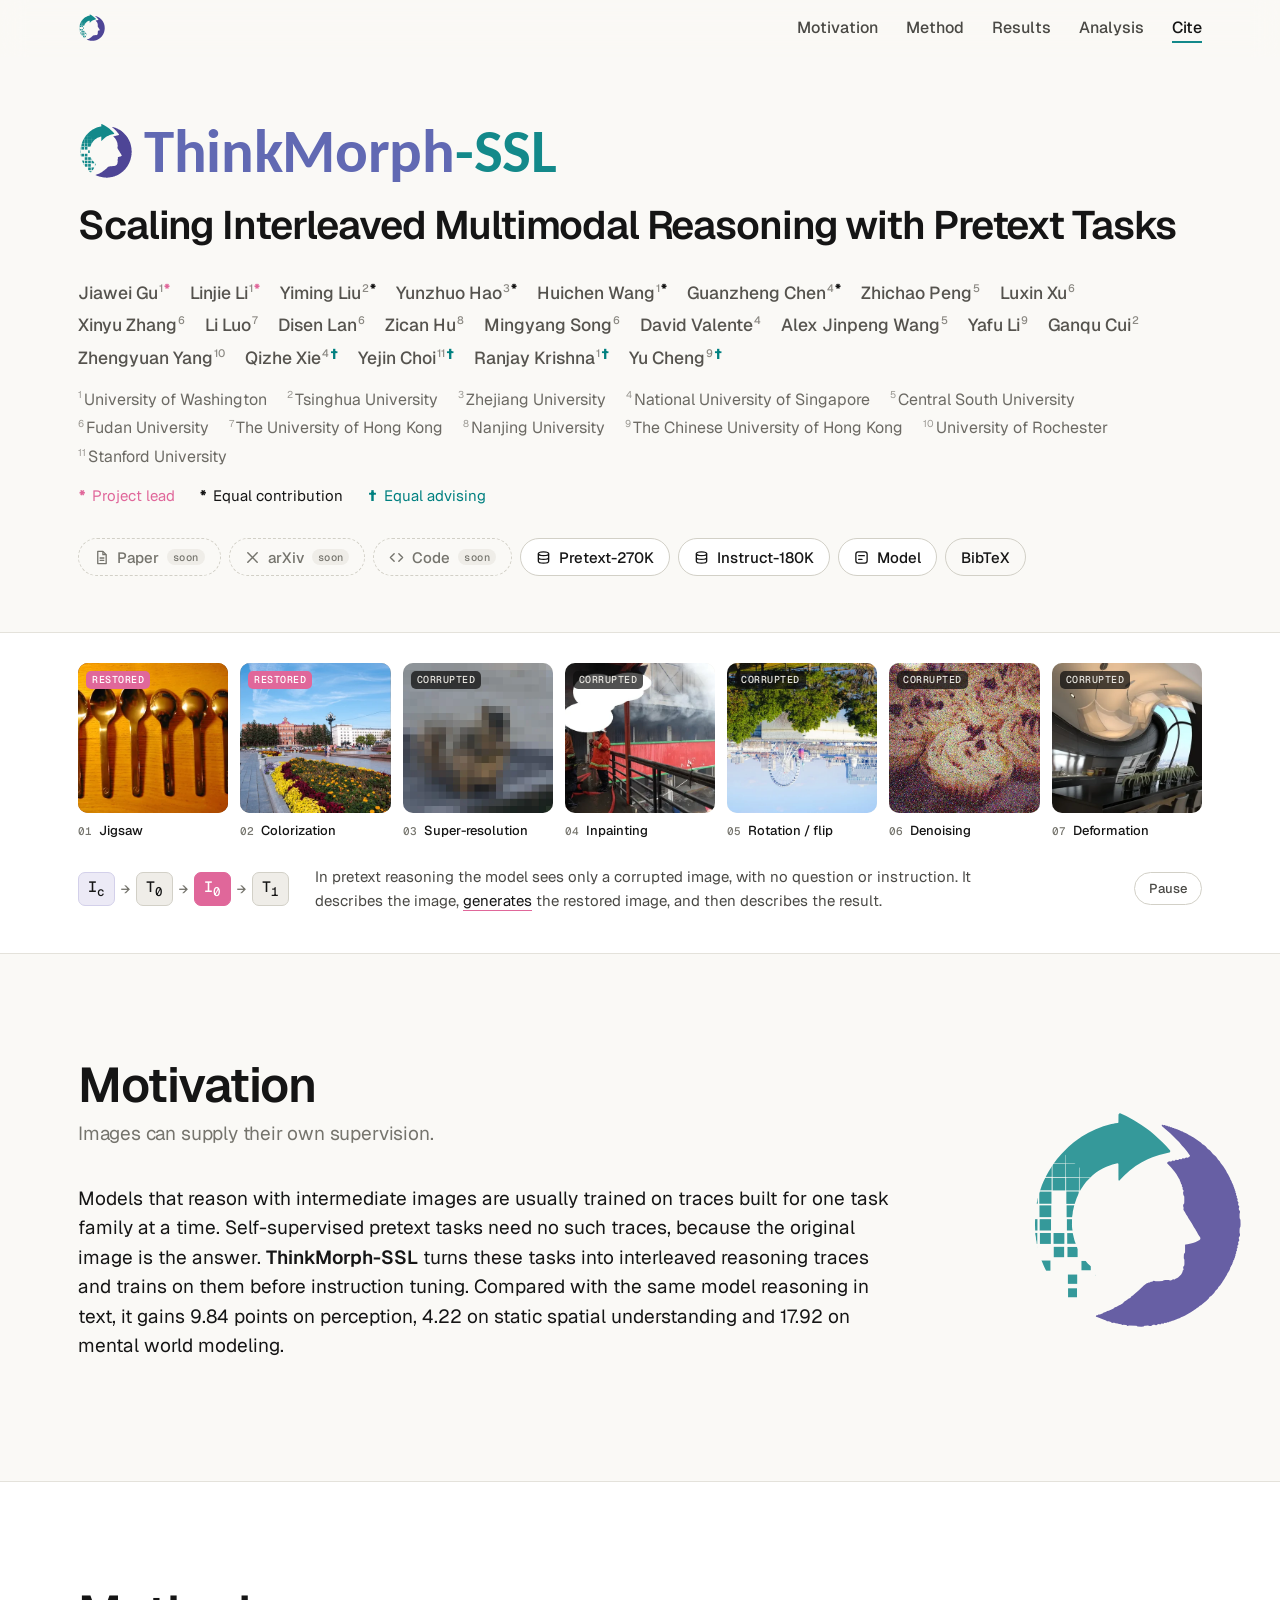
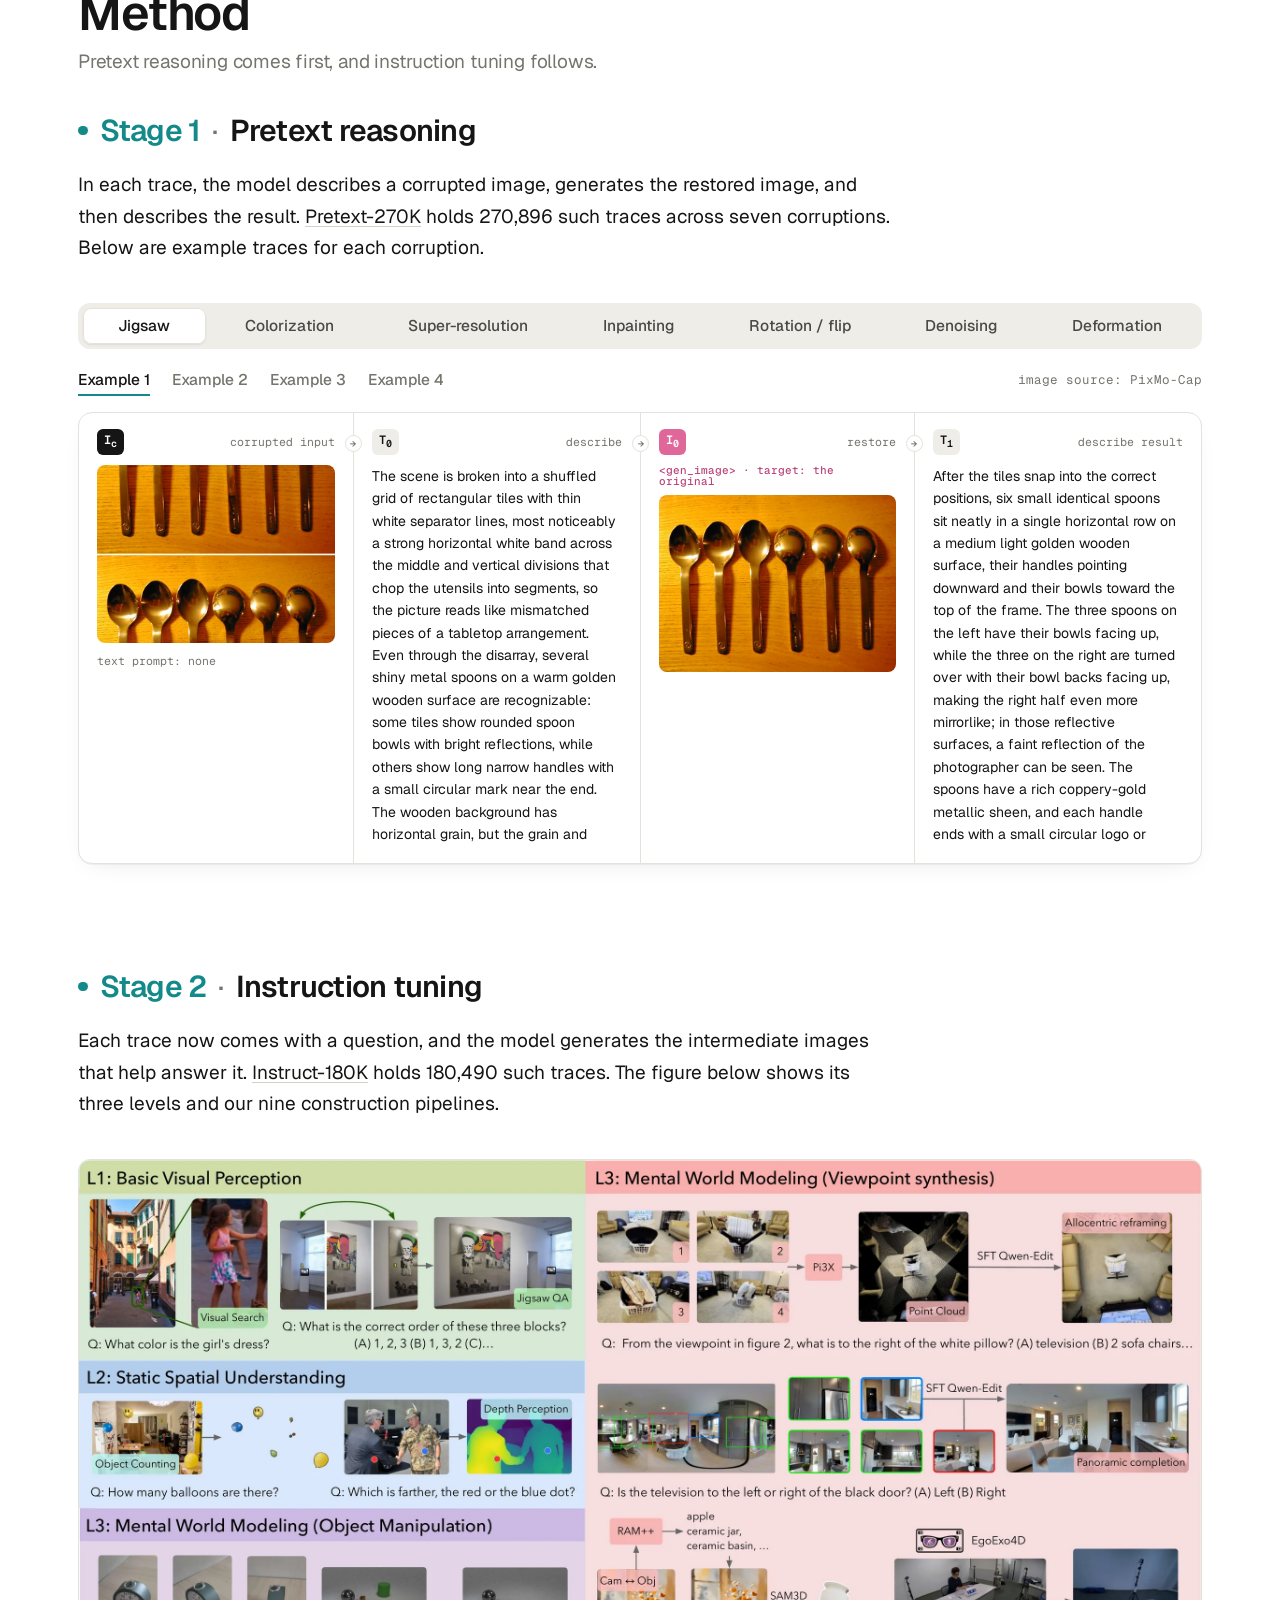
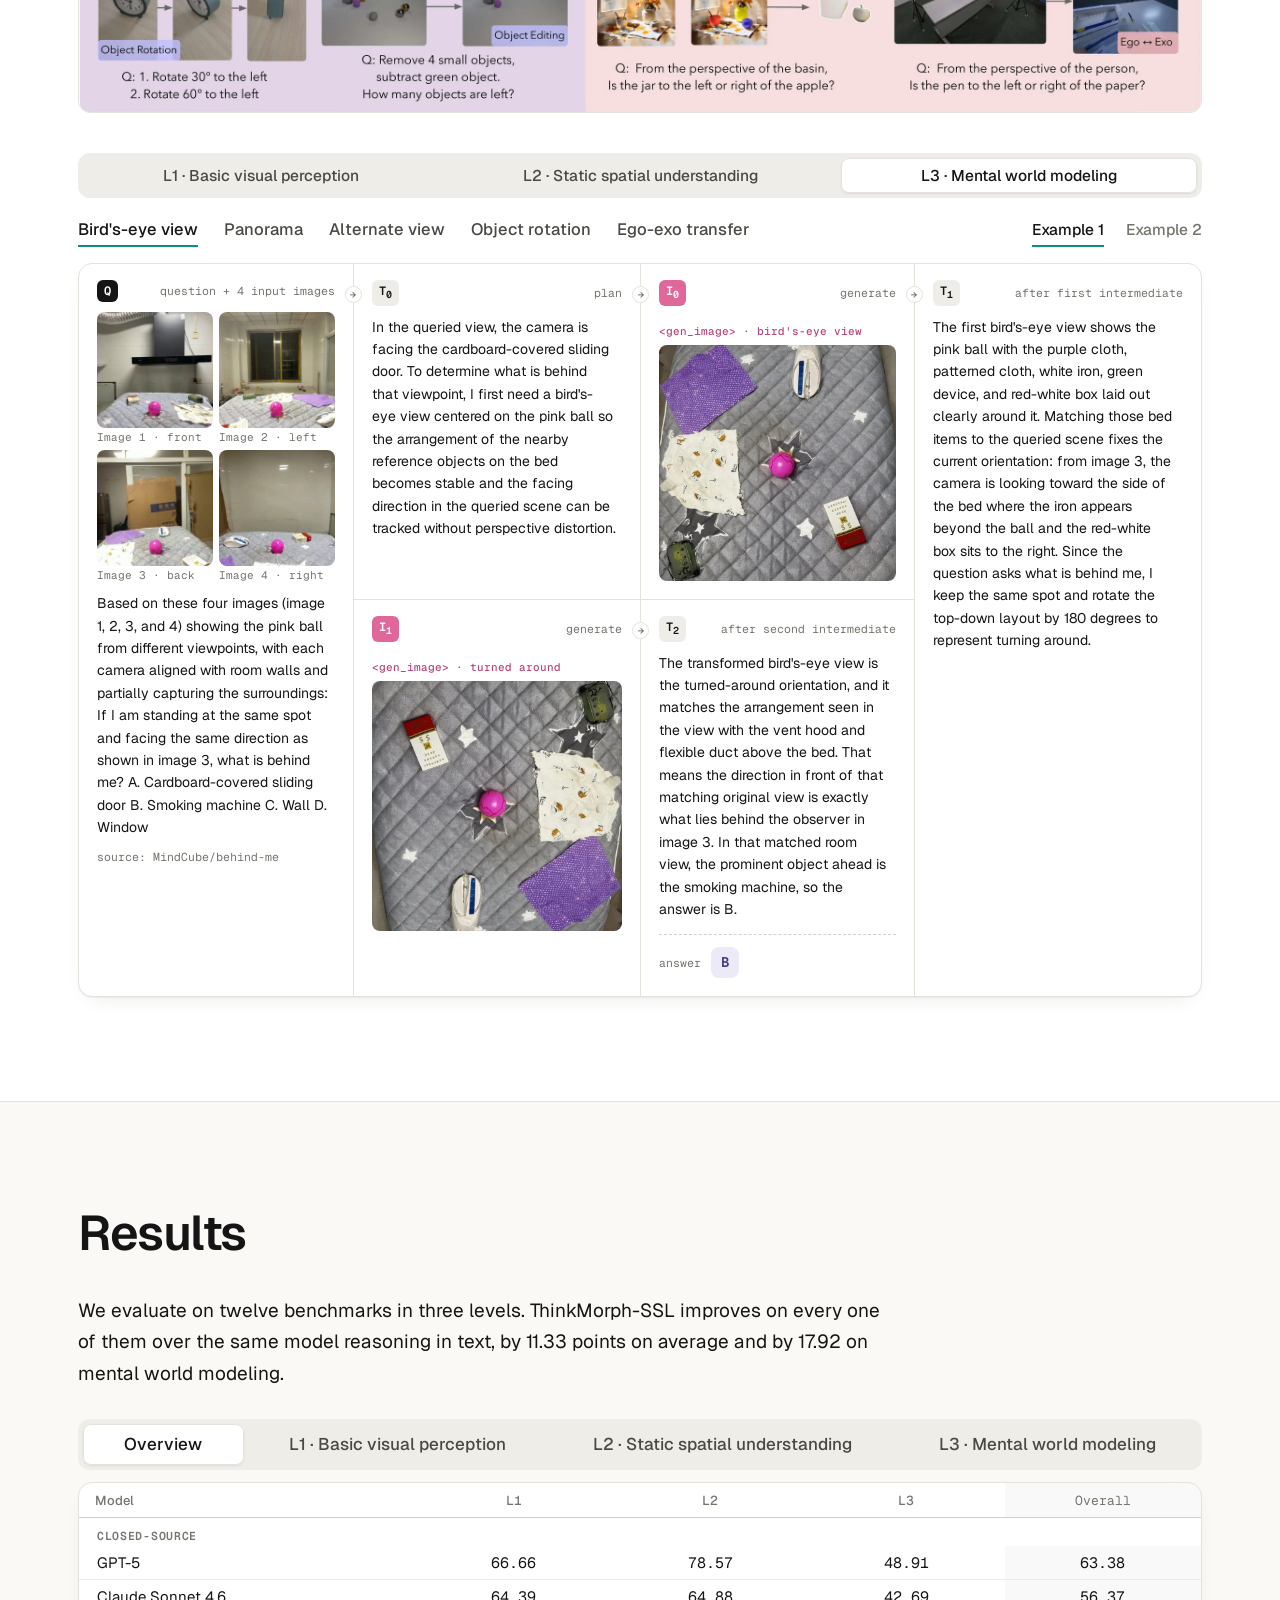
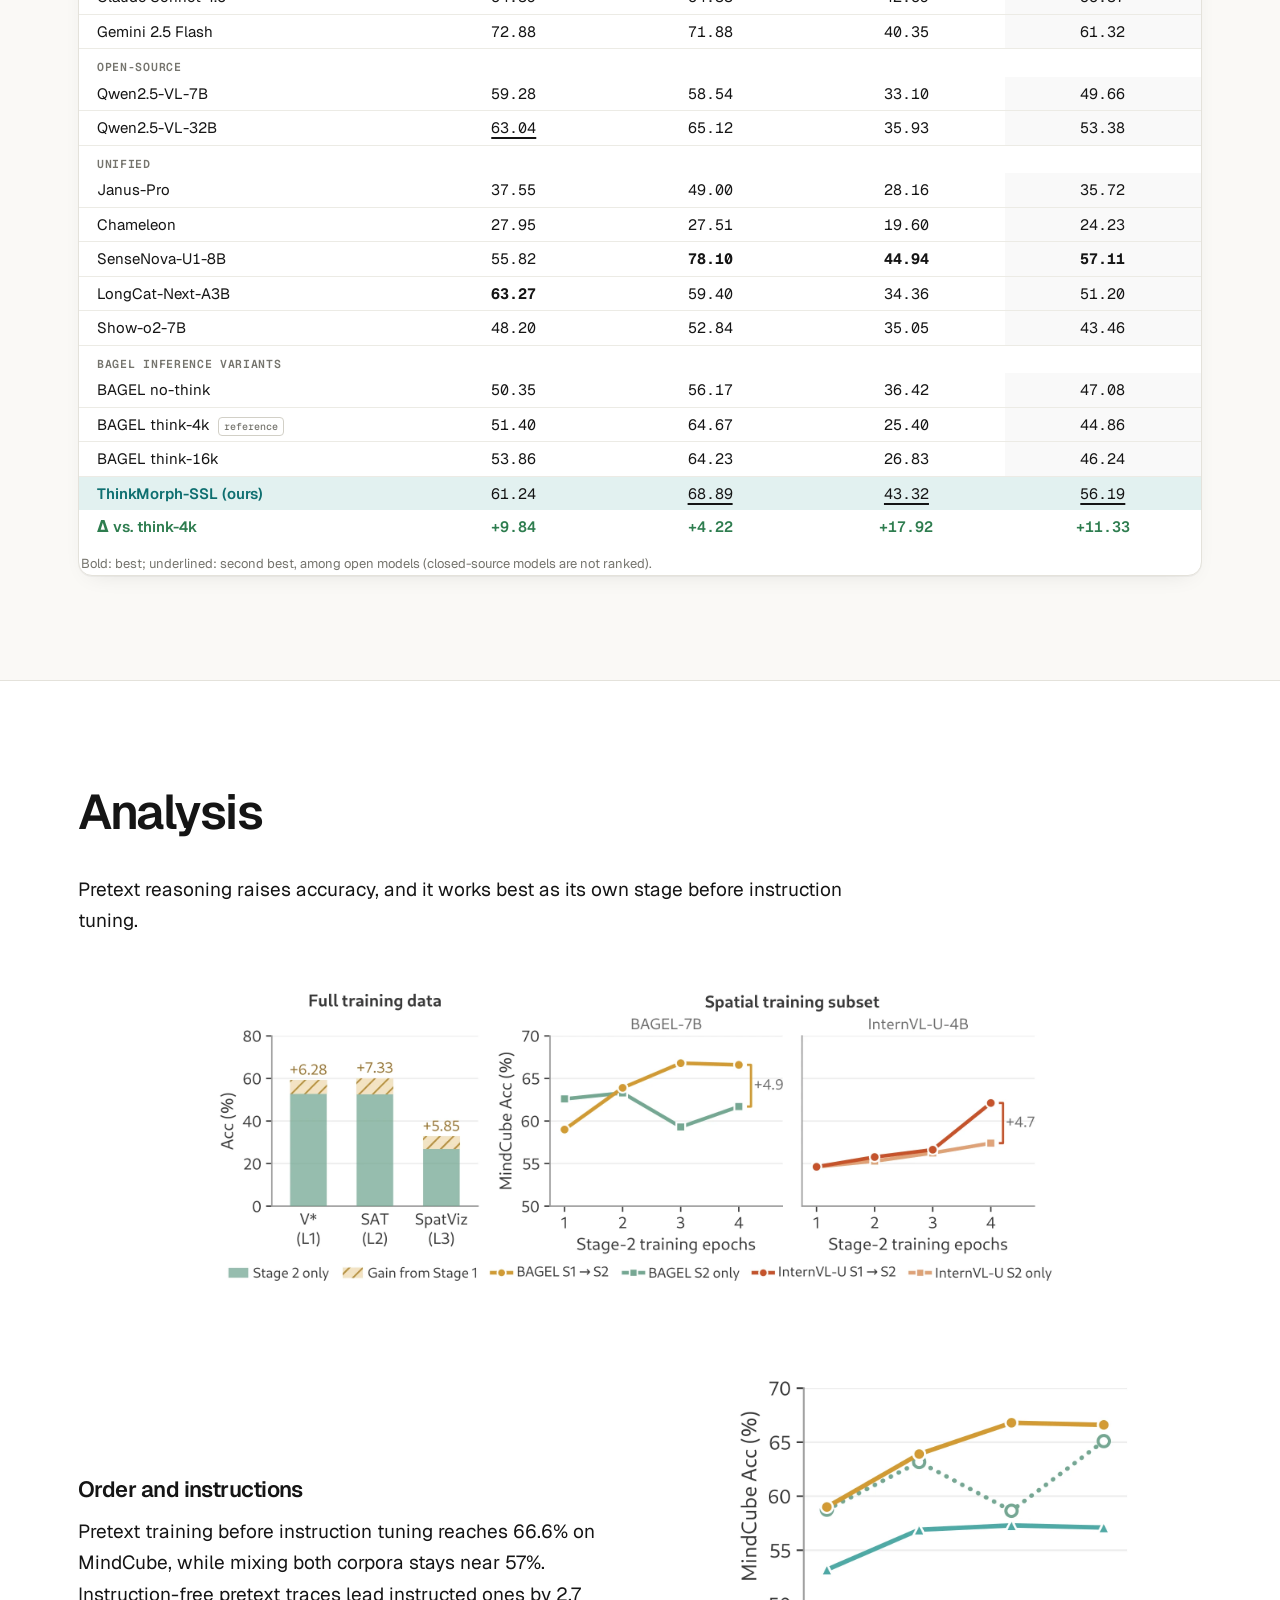
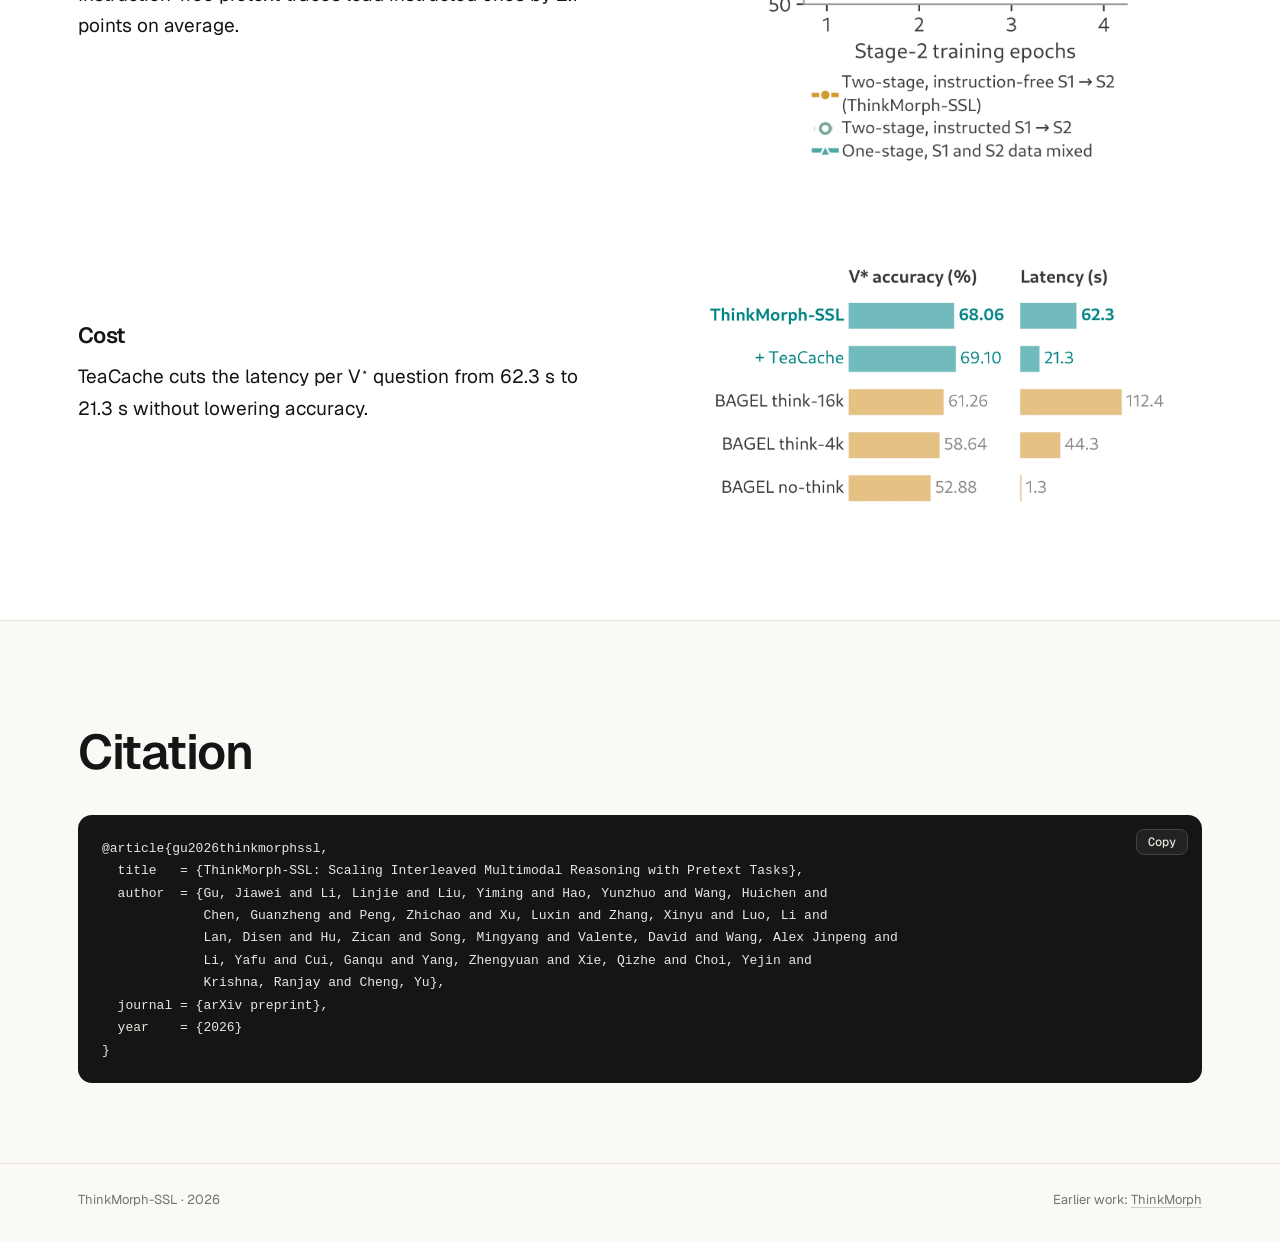
==== commit 16162866: "ThinkMorph-SSL page: Analysis figures centred, no frames The 900 px column left the Analysis figures" ====
--- a/ssl/index.html
+++ b/ssl/index.html
@@ -11,11 +11,11 @@
   <meta property="og:image" content="https://thinkmorph.github.io/ssl/static/img/fig/stage1.webp">
   <meta name="twitter:card" content="summary_large_image">
   <meta name="theme-color" content="#faf9f6">
-  <link rel="icon" href="static/img/favicon.svg?v=2r15" type="image/svg+xml">
+  <link rel="icon" href="static/img/favicon.svg?v=2r16" type="image/svg+xml">
   <link rel="preconnect" href="https://fonts.googleapis.com">
   <link rel="preconnect" href="https://fonts.gstatic.com" crossorigin>
   <link href="https://fonts.googleapis.com/css2?family=Geist:wght@300..700&family=Geist+Mono:wght@400;500;600&family=Carlito:wght@700&display=swap" rel="stylesheet">
-  <link rel="stylesheet" href="static/css/style.css?v=2r15">
+  <link rel="stylesheet" href="static/css/style.css?v=2r16">
 </head>
 <body>
 
@@ -23,7 +23,7 @@
 <nav class="topbar" aria-label="Sections">
   <div class="wrap topbar-inner">
     <a class="brand" href="#top" aria-label="ThinkMorph-SSL, back to top">
-      <img class="brand-mark" src="static/img/logo-mark.svg?v=2r15" alt="" width="28" height="28">
+      <img class="brand-mark" src="static/img/logo-mark.svg?v=2r16" alt="" width="28" height="28">
     </a>
     <ul class="toc">
       <li><a href="#idea">Motivation</a></li>
@@ -38,7 +38,7 @@
 <!-- ───────────────────────── hero ───────────────────────── -->
 <header class="hero" id="top">
   <div class="wrap">
-    <h1 class="title"><img class="title-mark" src="static/img/logo-mark.svg?v=2r15" alt="" aria-hidden="true"><span class="title-word">ThinkMorph<span class="title-tail">-SSL</span></span></h1>
+    <h1 class="title"><img class="title-mark" src="static/img/logo-mark.svg?v=2r16" alt="" aria-hidden="true"><span class="title-word">ThinkMorph<span class="title-tail">-SSL</span></span></h1>
     <p class="subtitle">Scaling Interleaved Multimodal Reasoning with Pretext Tasks</p>
 
     <ul class="authors">
@@ -270,7 +270,7 @@
   <img alt="">
 </dialog>
 
-<script src="static/js/examples.js?v=2r15"></script>
-<script src="static/js/main.js?v=2r15"></script>
+<script src="static/js/examples.js?v=2r16"></script>
+<script src="static/js/main.js?v=2r16"></script>
 </body>
 </html>
--- a/ssl/static/css/style.css
+++ b/ssl/static/css/style.css
@@ -723,9 +723,12 @@
 .stage-block .explorer, .stage-block > .fig, .stage-block > .fig + .explorer { margin-top: 40px; }
 .prose-narrow { line-height: 1.65; }
 
-/* ── Analysis: smaller figures; the ablation figure and the two text + figure rows share one 900 px column,
-   so every figure's right edge lines up ── */
-#analysis .wrap > .fig, #analysis .wrap > .sec-sub { max-width: 900px; }
-#analysis .side-grid .fig.fig-small { max-width: none; justify-self: stretch; }
+/* ── Analysis: smaller figures without frames, centred: the ablation figure in the column,
+   the two side figures in their half of each text + figure row ── */
+#analysis .fig-zoom img { border: 0; }
+#analysis .wrap > .fig { max-width: 900px; margin-left: auto; margin-right: auto; }
+#analysis .side-grid .fig { justify-self: center; width: 100%; }
+#analysis .side-grid .fig.fig-small { max-width: 420px; }
+#analysis .side-grid .fig:not(.fig-small) { max-width: 480px; }
 /* the Analysis lead sentence is body text, like the Results one; the ablation figure follows it closely */
 #analysis .wrap > .prose-narrow + .fig { margin-top: 40px; }
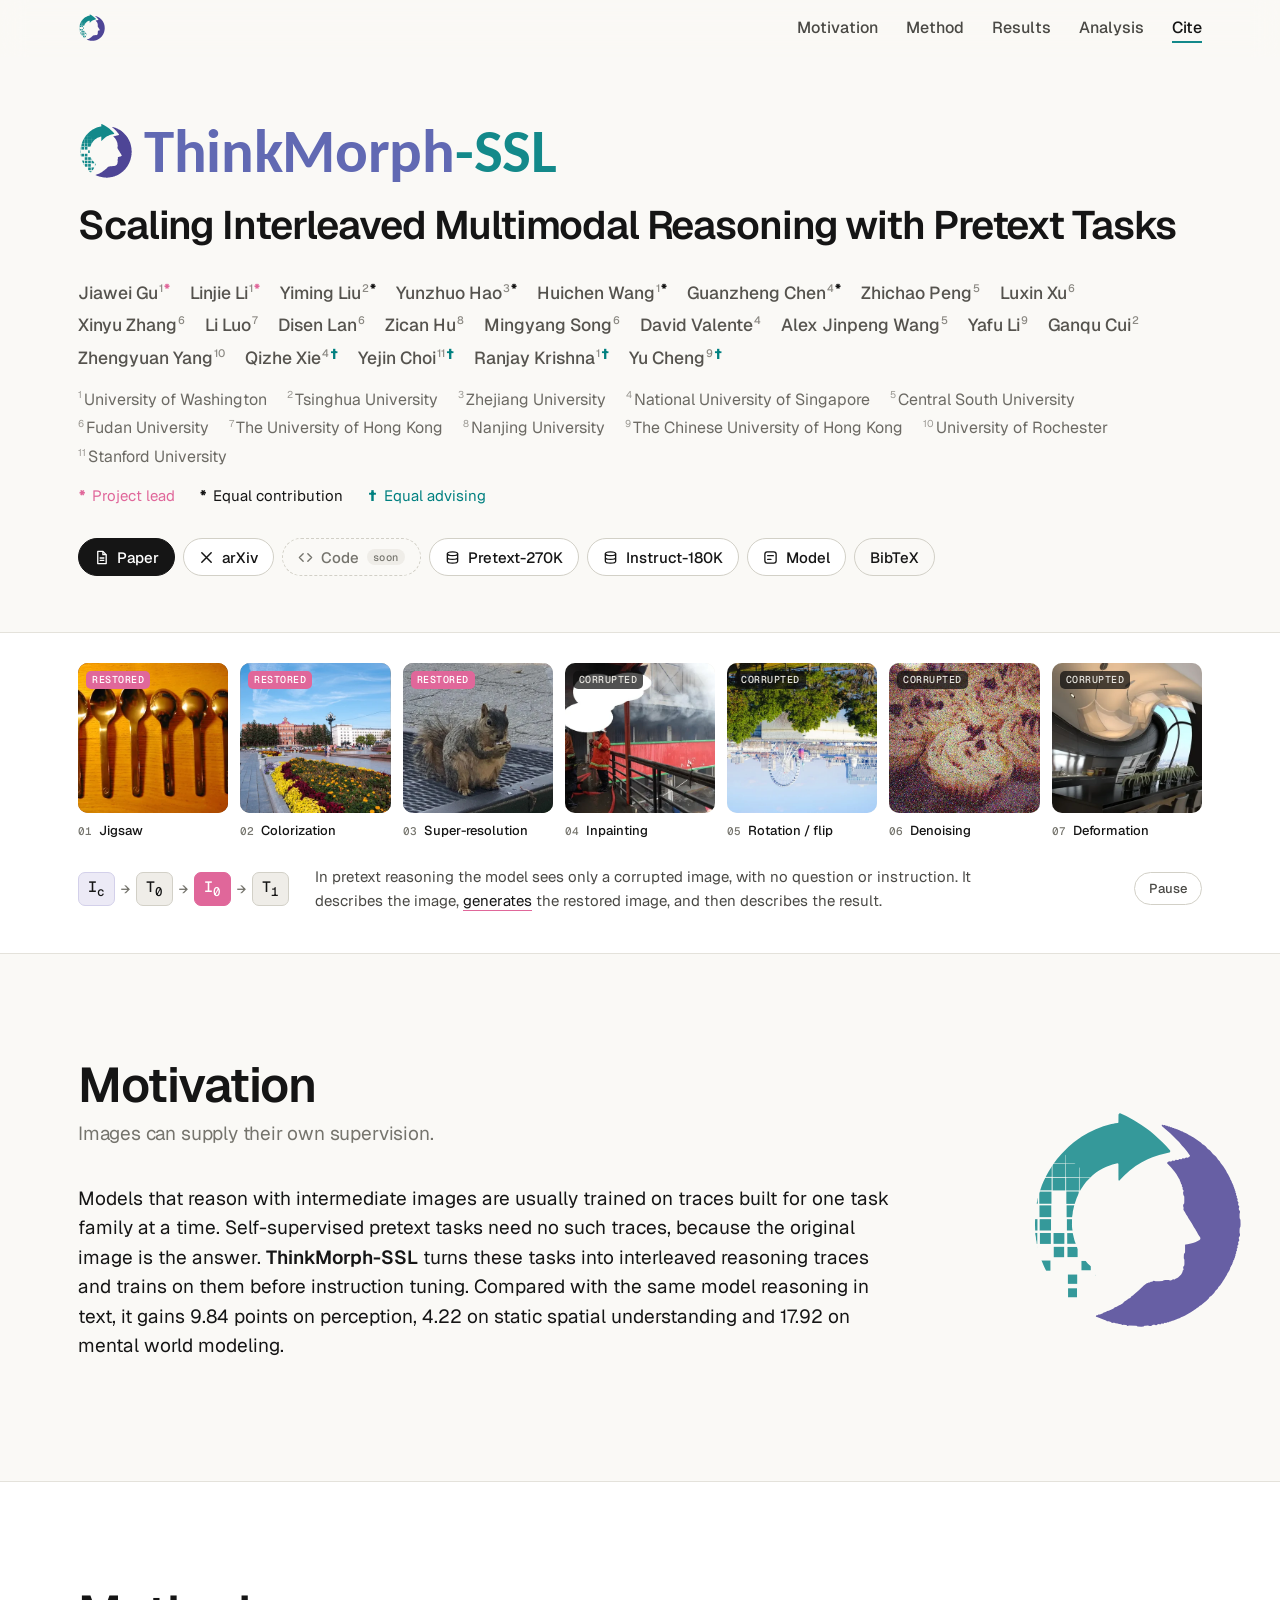
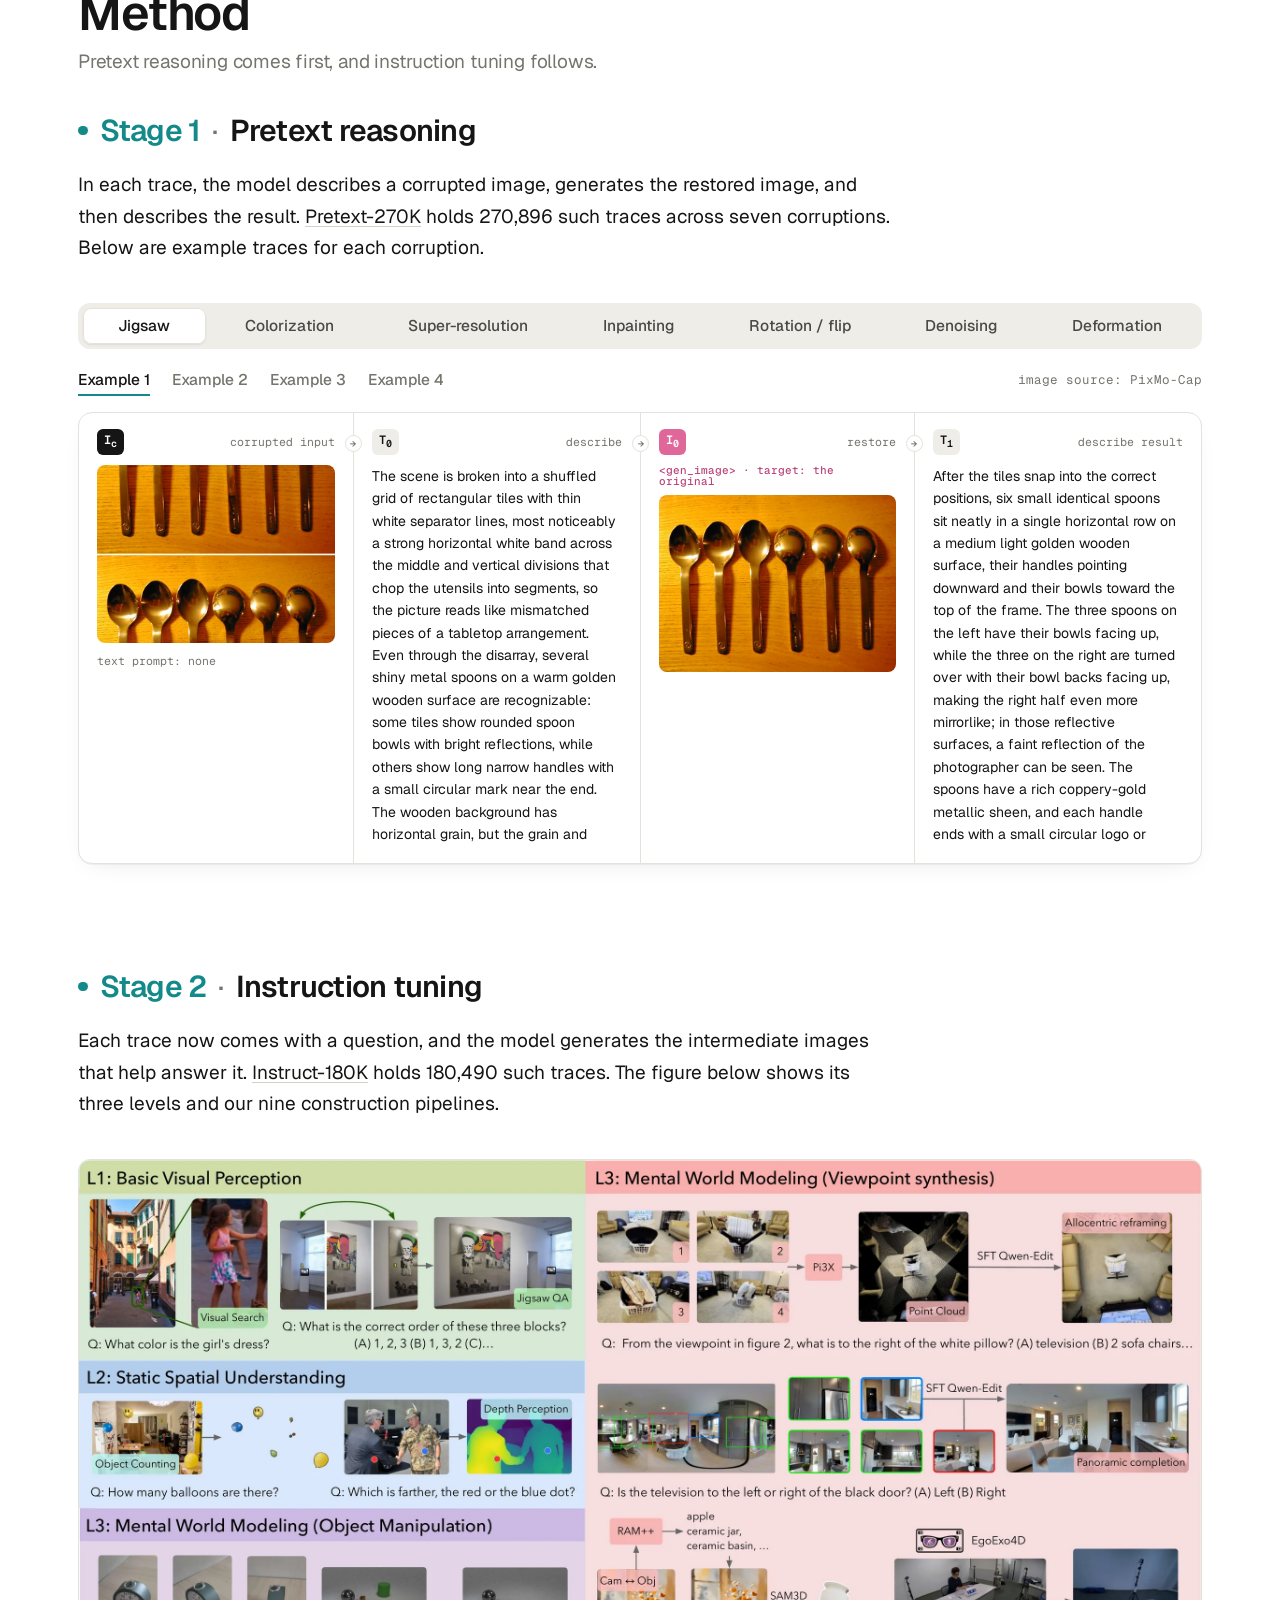
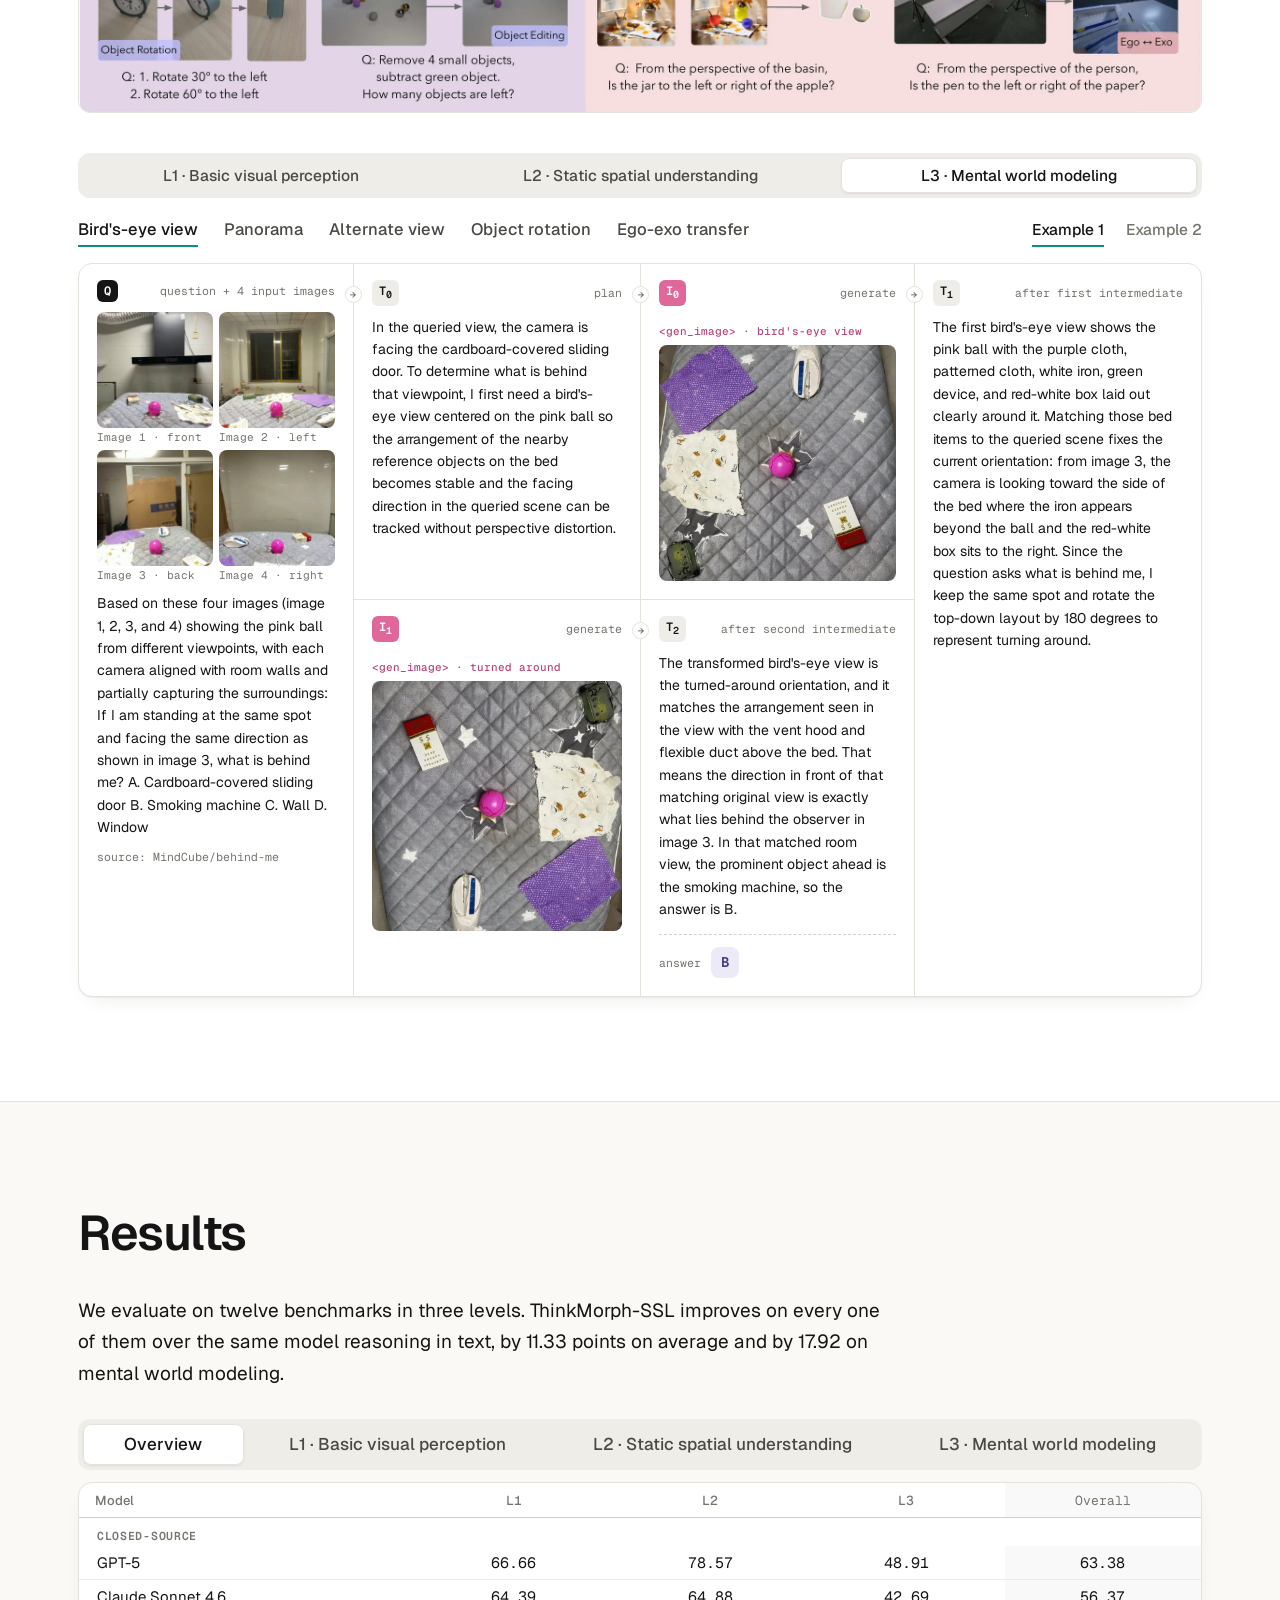
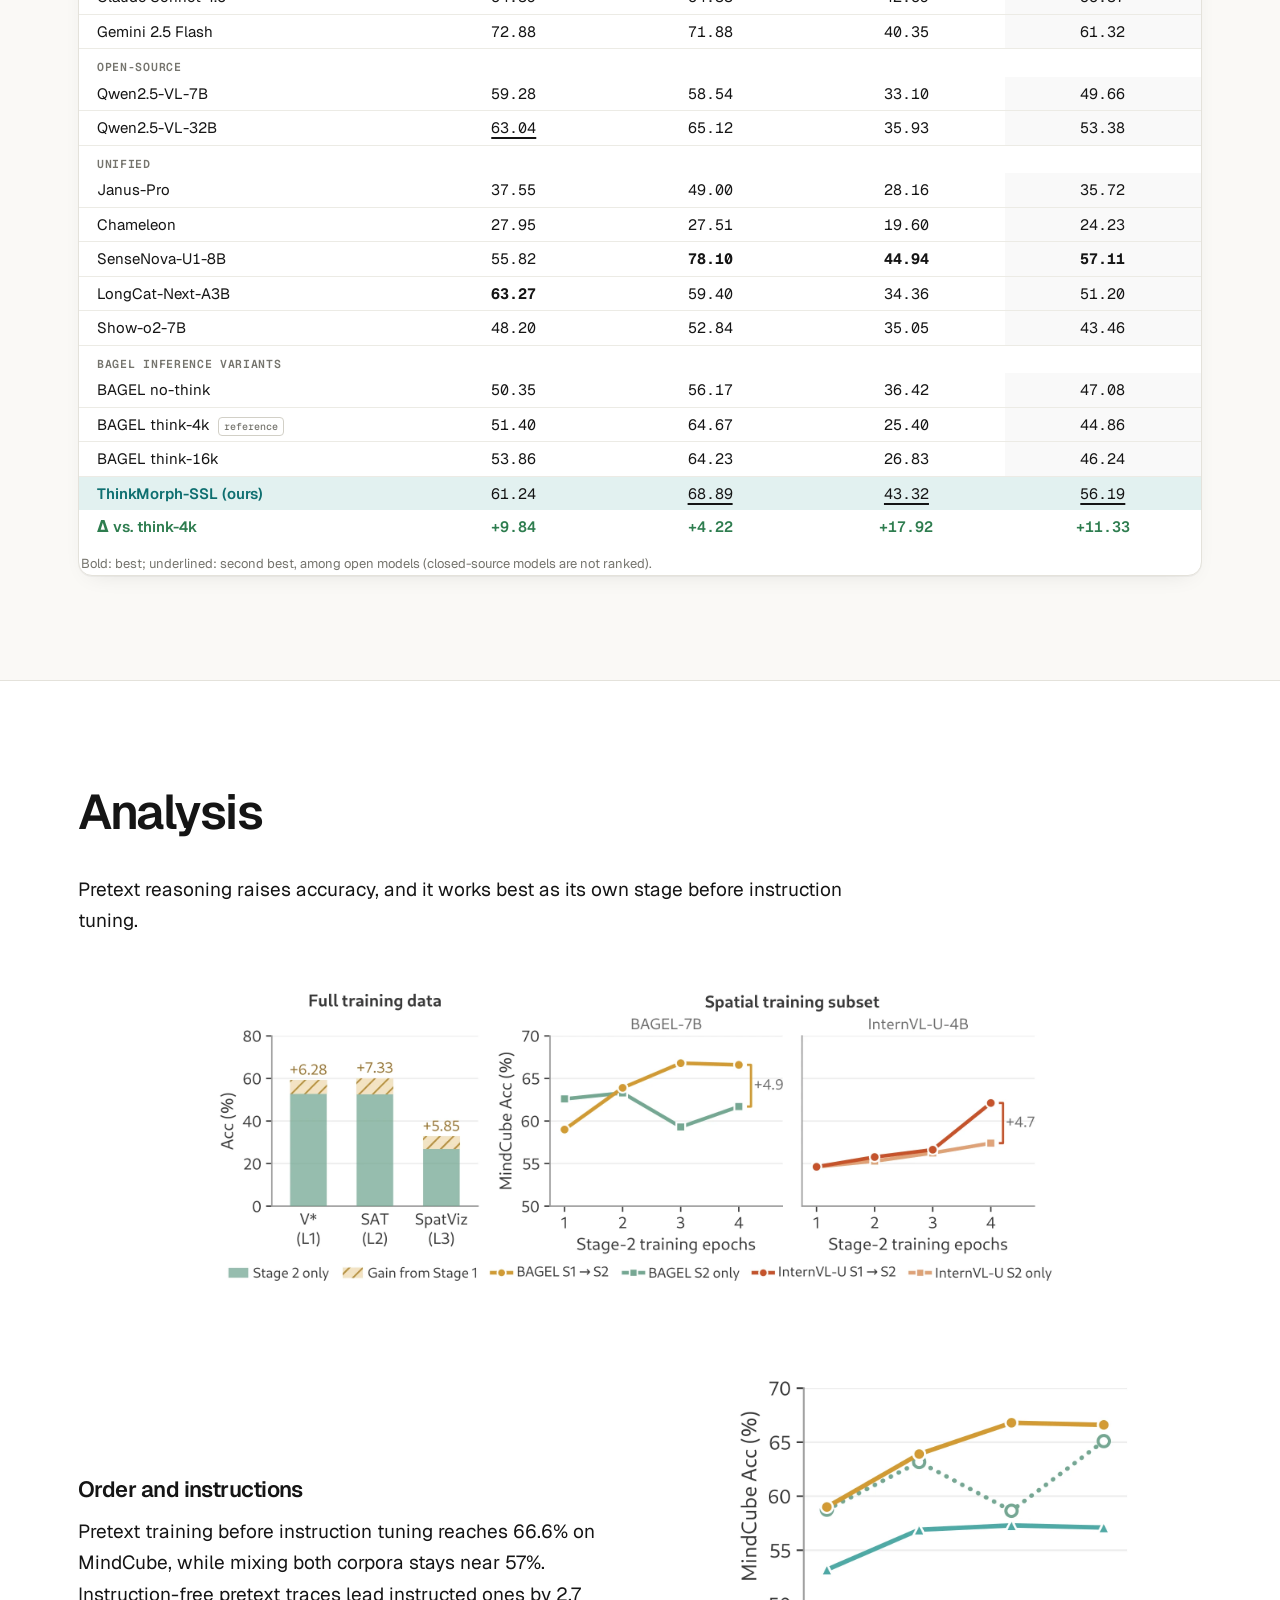
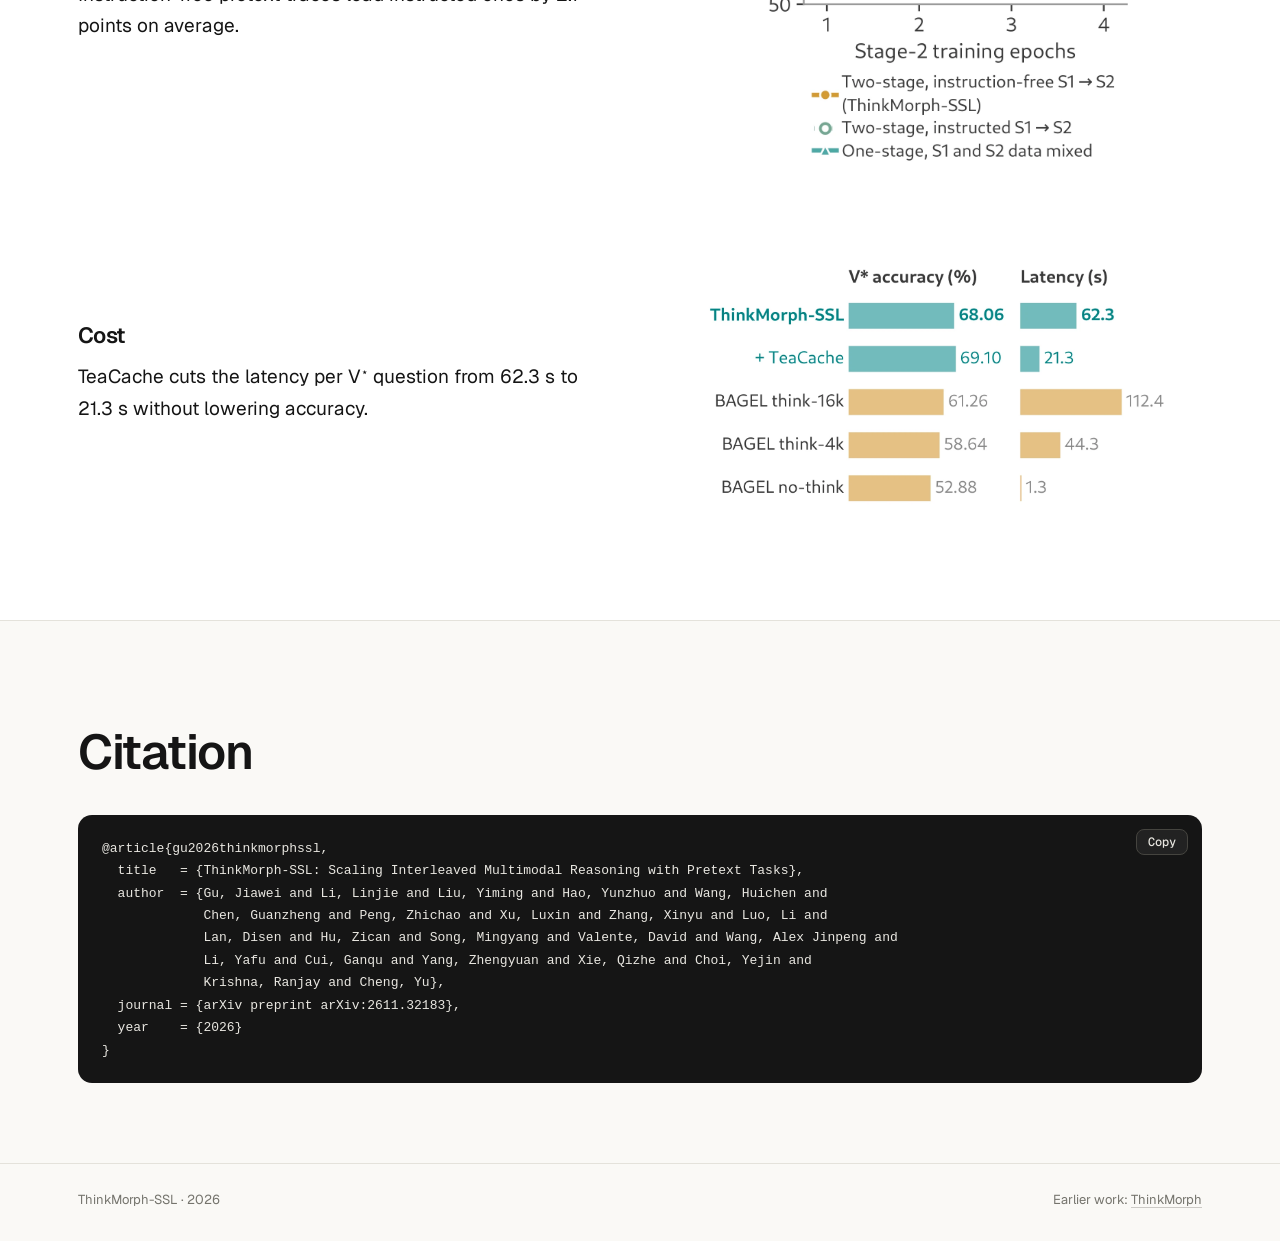
==== commit 6edde49b: "ThinkMorph-SSL page: link the arXiv paper (2611.32183) The Paper button points to https://arxiv.org/" ====
--- a/ssl/index.html
+++ b/ssl/index.html
@@ -86,10 +86,10 @@
 
     <!-- Fill in each href when the resource is public. Buttons with an empty href render as "soon". -->
     <ul class="links">
-      <li><a class="btn btn-solid" href="" data-link="paper">
+      <li><a class="btn btn-solid" href="https://arxiv.org/pdf/2611.32183" data-link="paper">
         <svg viewBox="0 0 16 16" aria-hidden="true"><path d="M4 1.5h5.5L13 5v9.5H4z" fill="none" stroke="currentColor" stroke-width="1.4" stroke-linejoin="round"/><path d="M9.5 1.5V5H13M6 8.5h5M6 11h5" fill="none" stroke="currentColor" stroke-width="1.4"/></svg>
         Paper</a></li>
-      <li><a class="btn" href="" data-link="arxiv">
+      <li><a class="btn" href="https://arxiv.org/abs/2611.32183" data-link="arxiv">
         <svg viewBox="0 0 16 16" aria-hidden="true"><path d="M3 3l10 10M13 3L3 13" stroke="currentColor" stroke-width="1.6" stroke-linecap="round"/></svg>
         arXiv</a></li>
       <li><a class="btn" href="" data-link="code">
@@ -248,7 +248,7 @@
              Lan, Disen and Hu, Zican and Song, Mingyang and Valente, David and Wang, Alex Jinpeng and
              Li, Yafu and Cui, Ganqu and Yang, Zhengyuan and Xie, Qizhe and Choi, Yejin and
              Krishna, Ranjay and Cheng, Yu},
-  journal = {arXiv preprint},
+  journal = {arXiv preprint arXiv:2611.32183},
   year    = {2026}
 }</code></pre>
     </div>
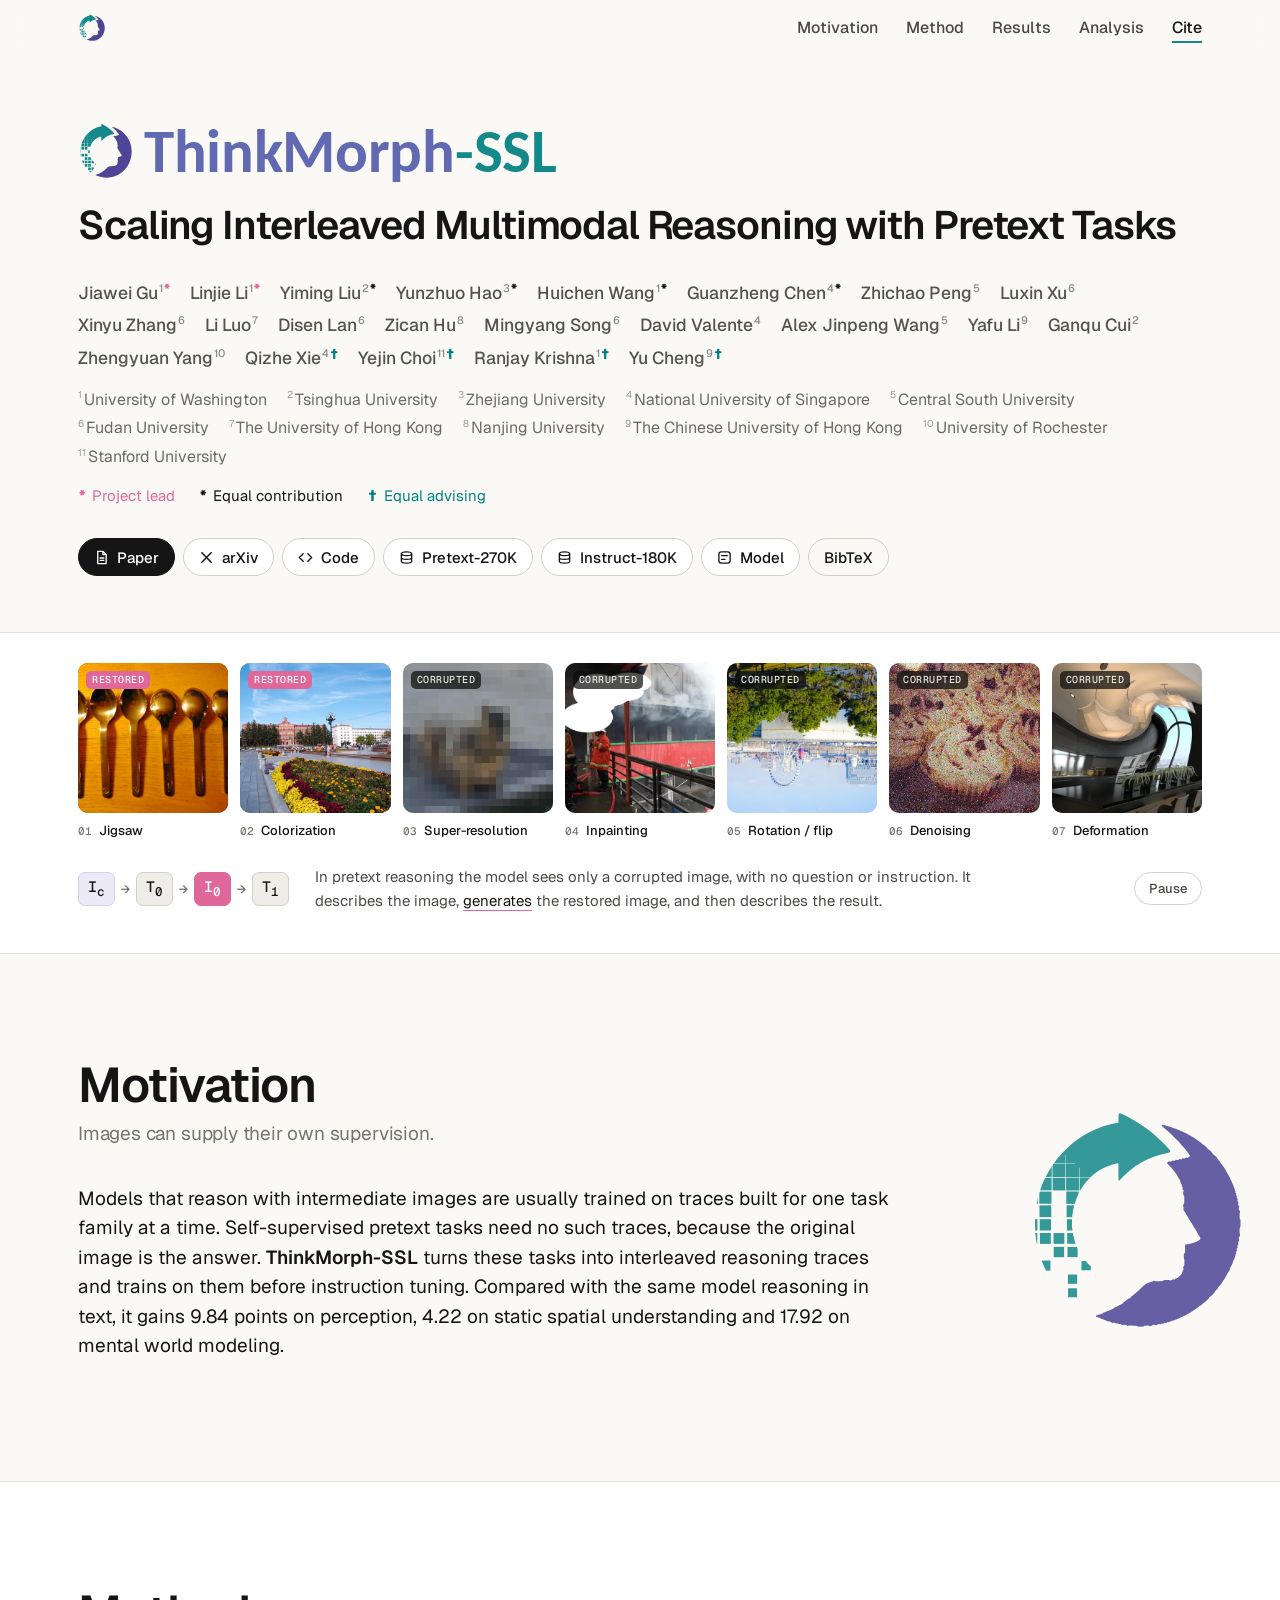
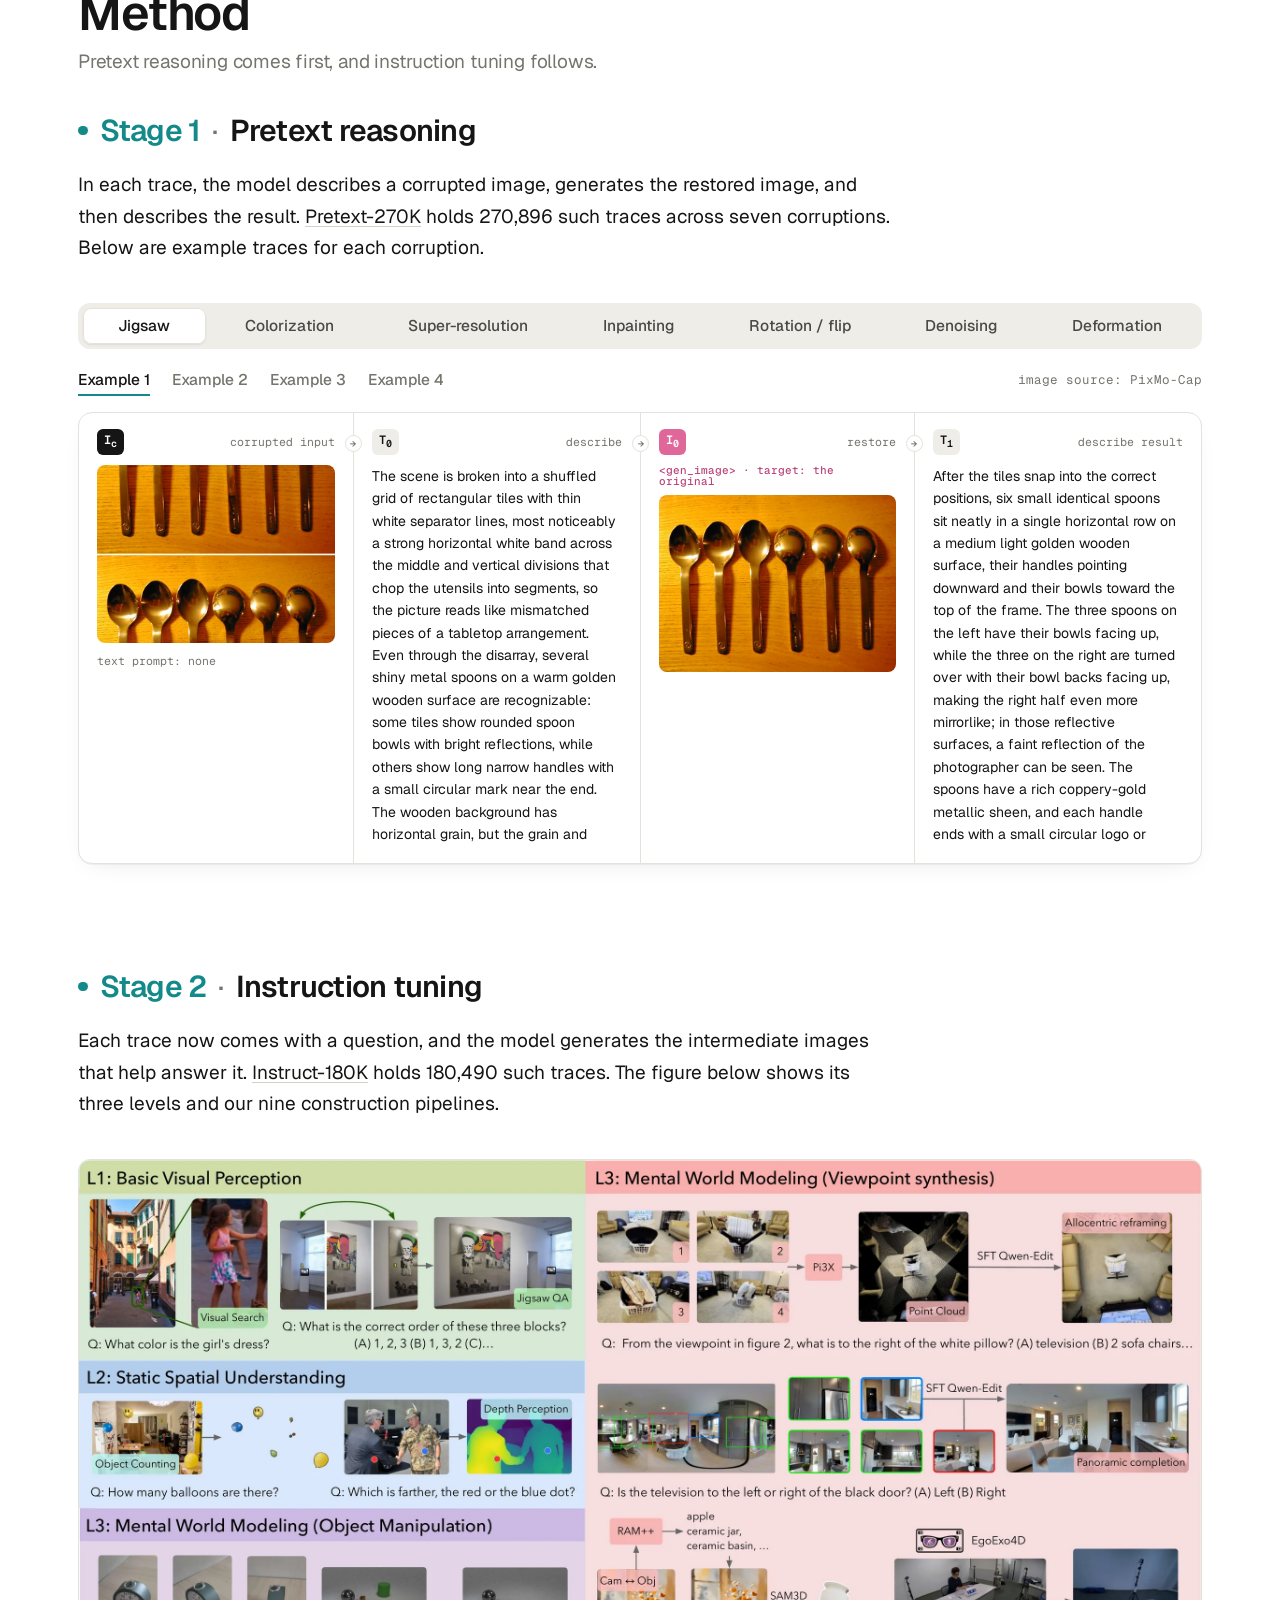
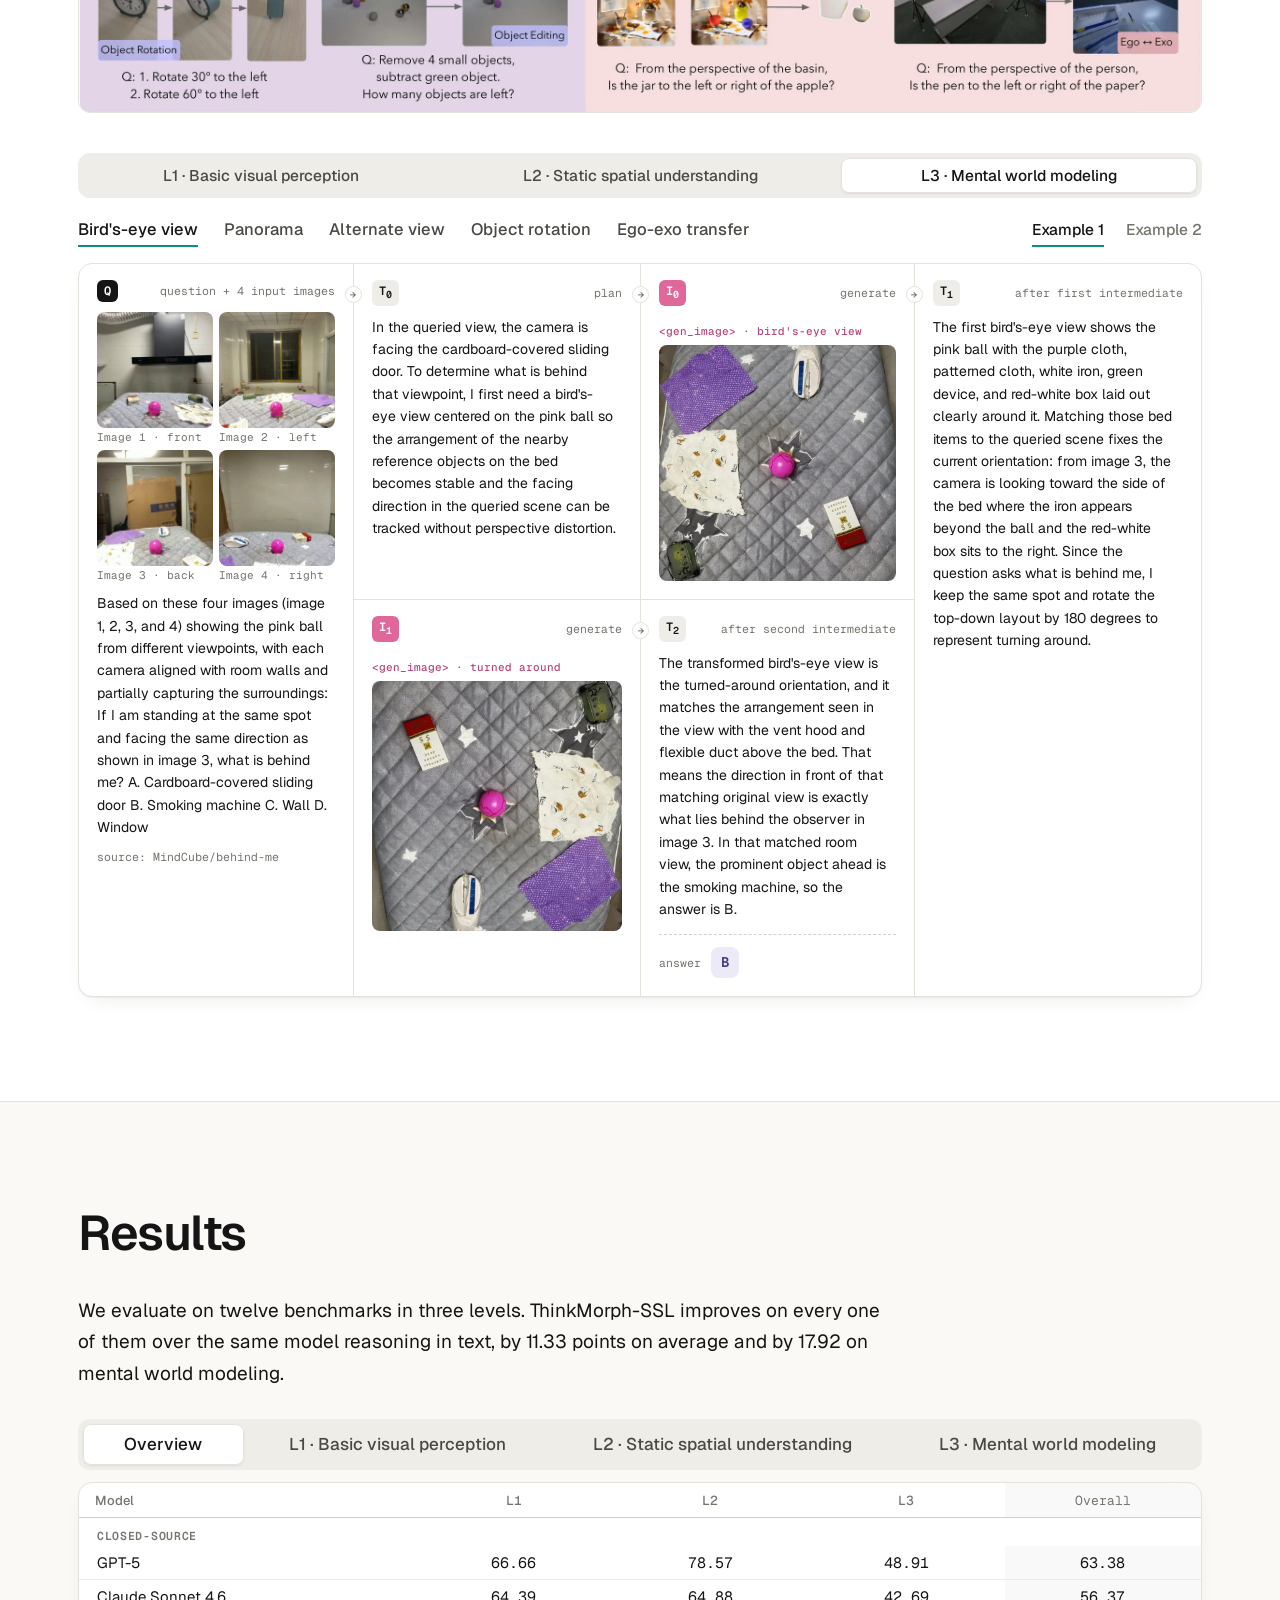
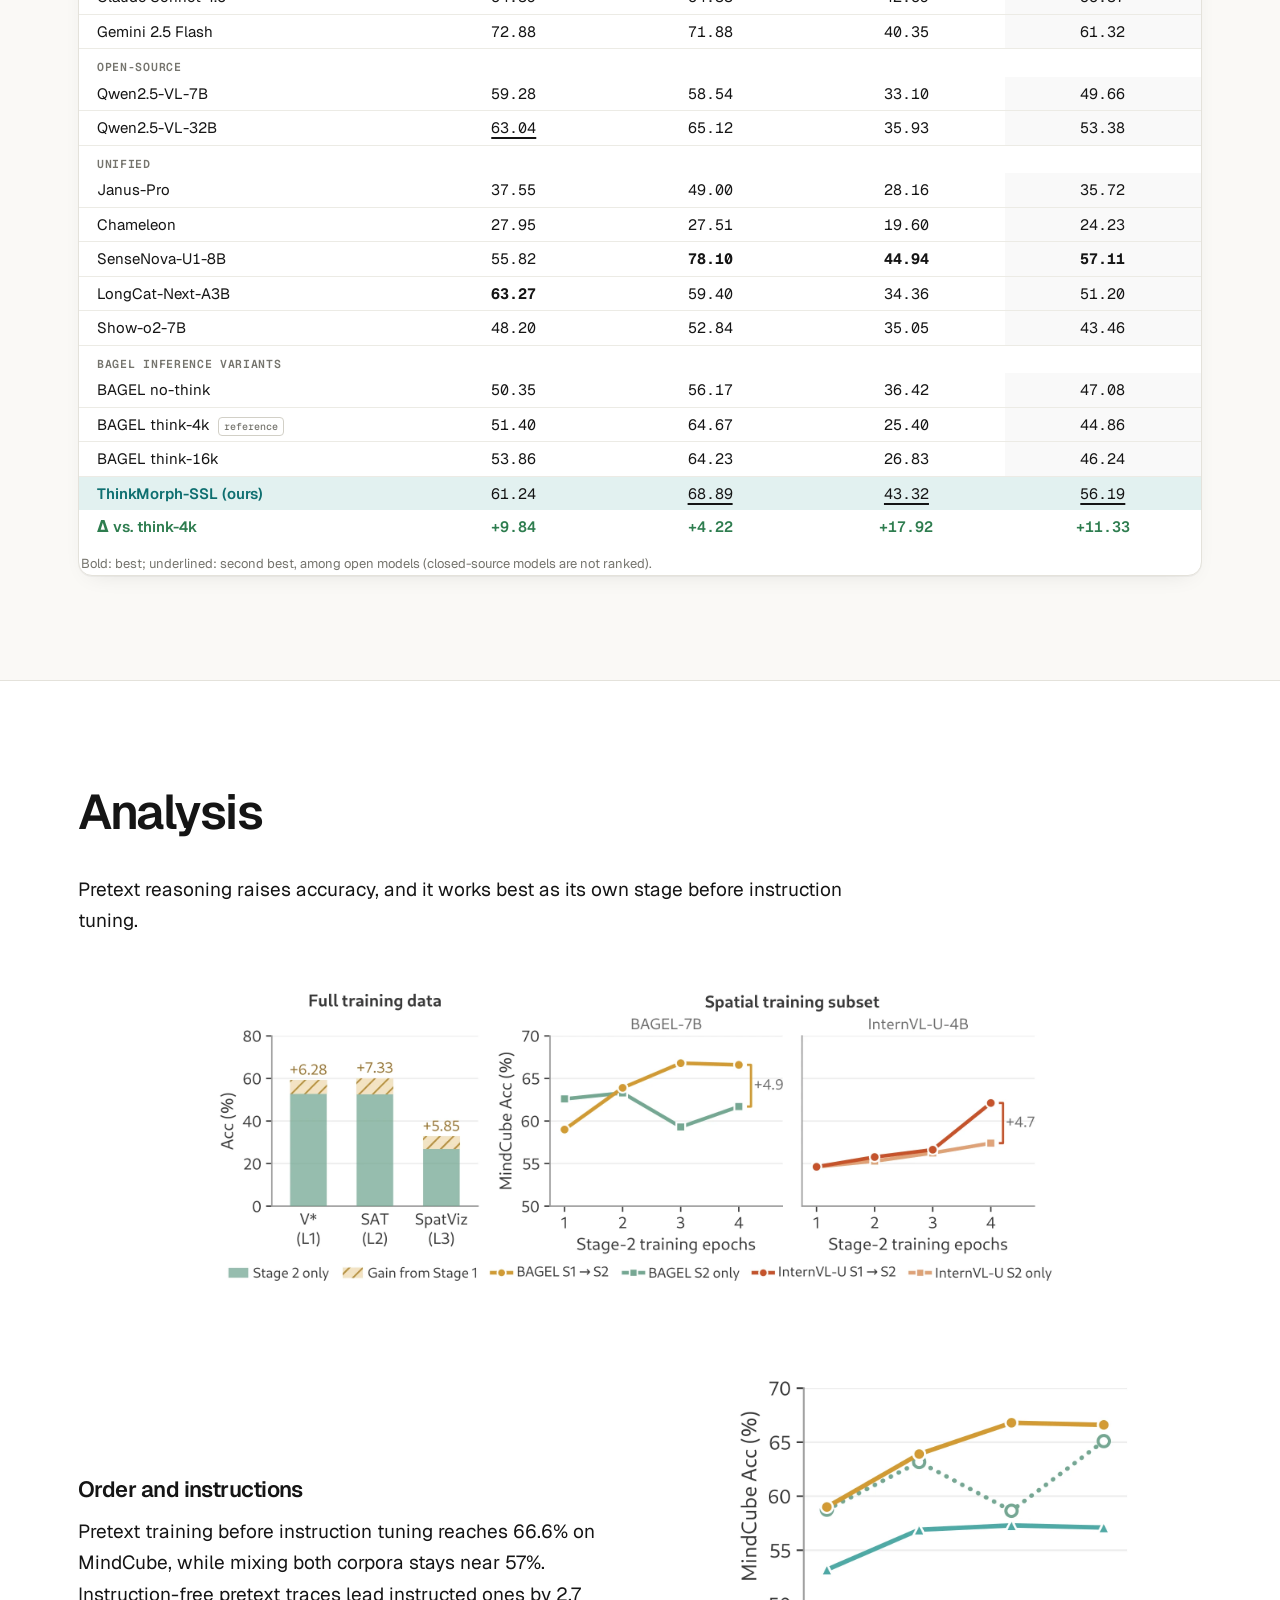
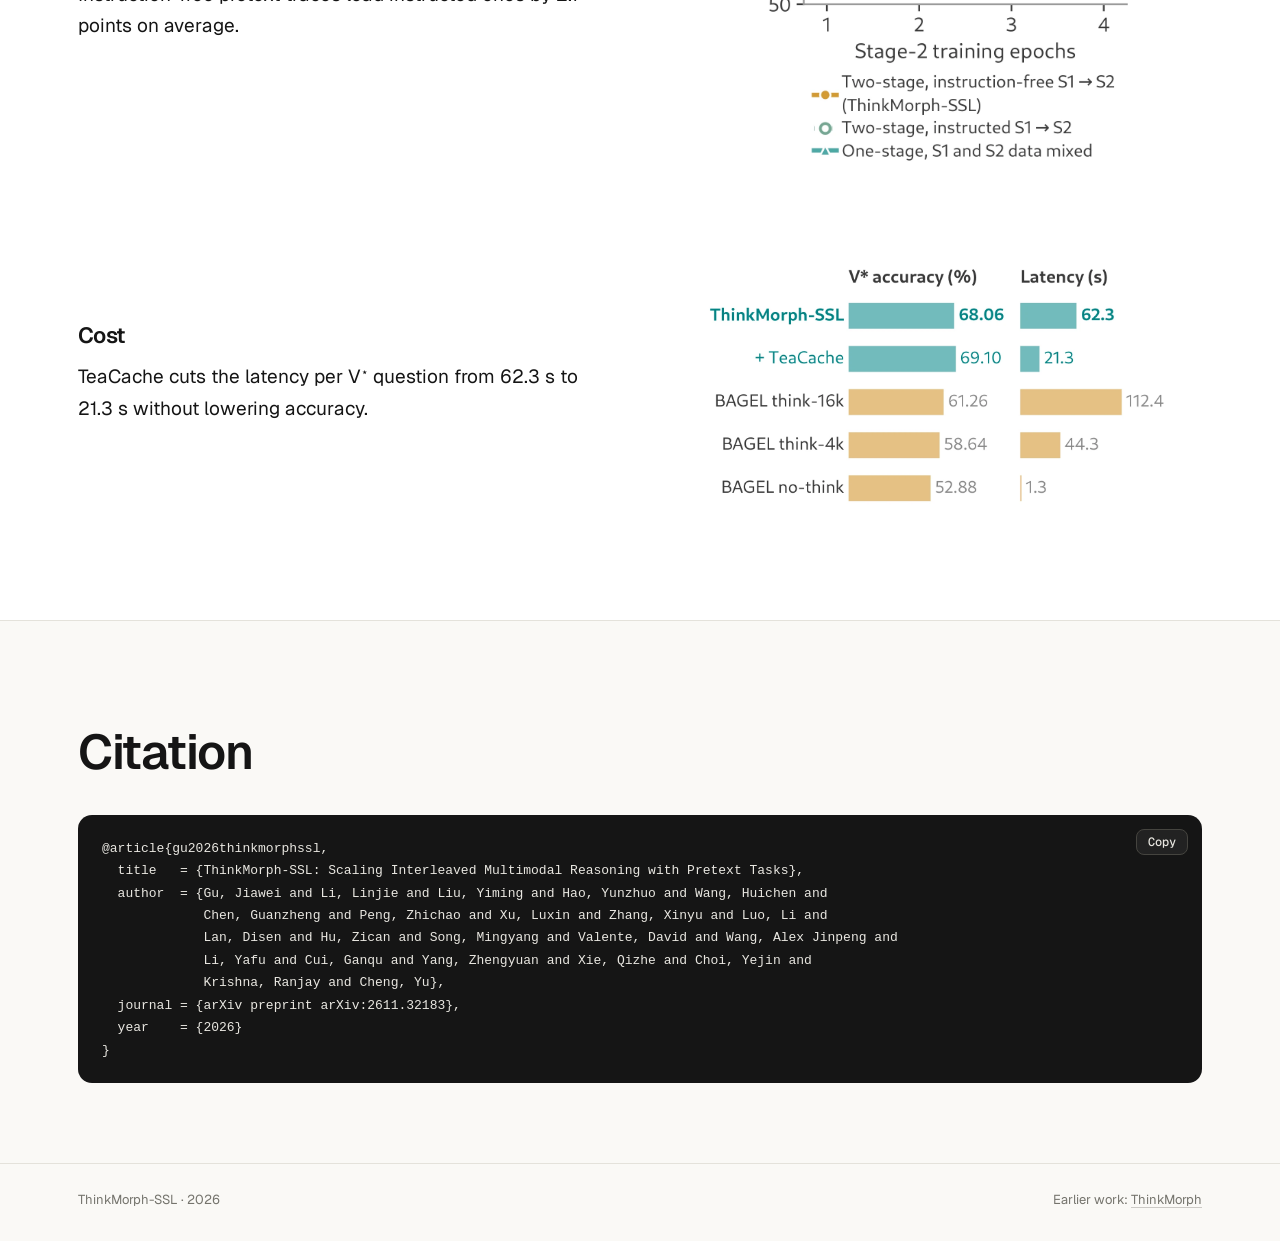
==== commit e7da548b: "ThinkMorph-SSL page: link the released code ThinkMorph/ThinkMorph-SSL is now public, so the Code but" ====
--- a/ssl/index.html
+++ b/ssl/index.html
@@ -92,7 +92,7 @@
       <li><a class="btn" href="https://arxiv.org/abs/2611.32183" data-link="arxiv">
         <svg viewBox="0 0 16 16" aria-hidden="true"><path d="M3 3l10 10M13 3L3 13" stroke="currentColor" stroke-width="1.6" stroke-linecap="round"/></svg>
         arXiv</a></li>
-      <li><a class="btn" href="" data-link="code">
+      <li><a class="btn" href="https://github.com/ThinkMorph/ThinkMorph-SSL" data-link="code">
         <svg viewBox="0 0 16 16" aria-hidden="true"><path d="M5.5 4L1.5 8l4 4M10.5 4l4 4-4 4" fill="none" stroke="currentColor" stroke-width="1.5" stroke-linecap="round" stroke-linejoin="round"/></svg>
         Code</a></li>
       <li><a class="btn" href="https://huggingface.co/datasets/ThinkMorph/Pretext-270K" data-link="pretext">
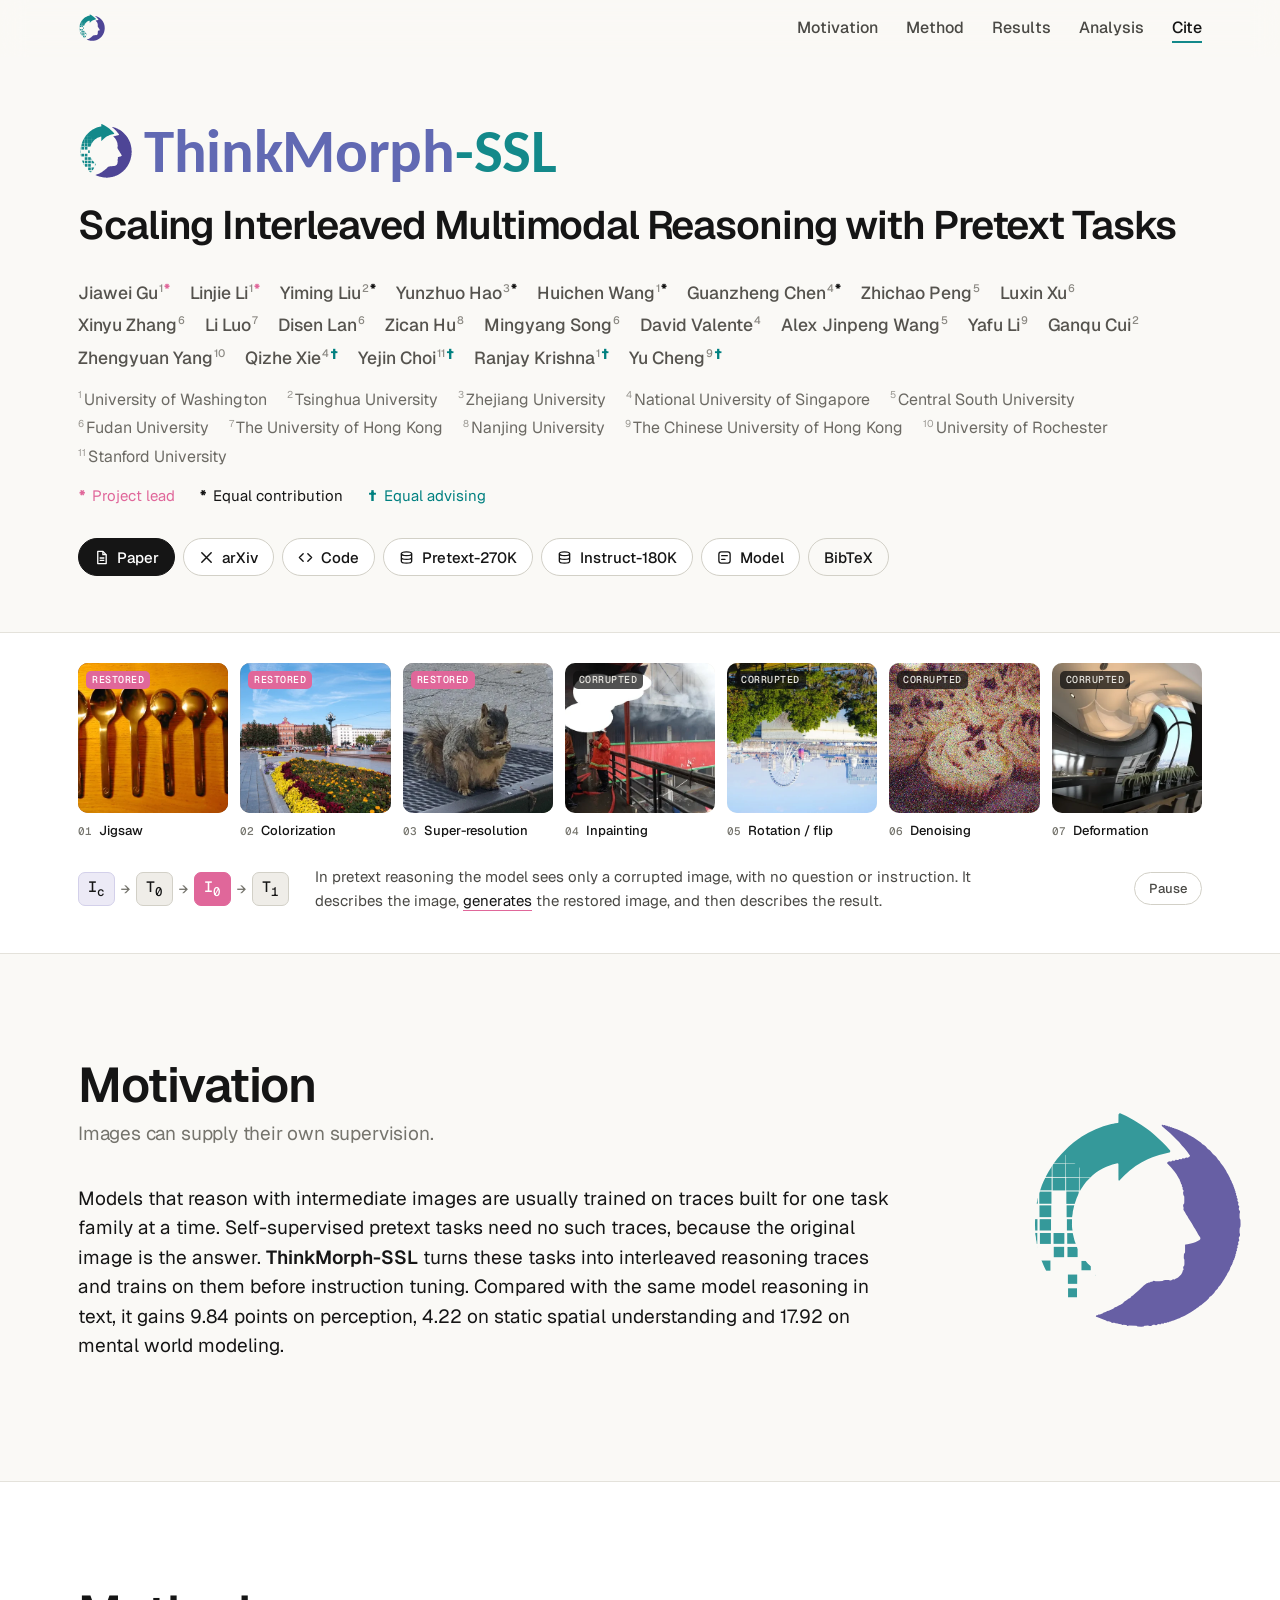
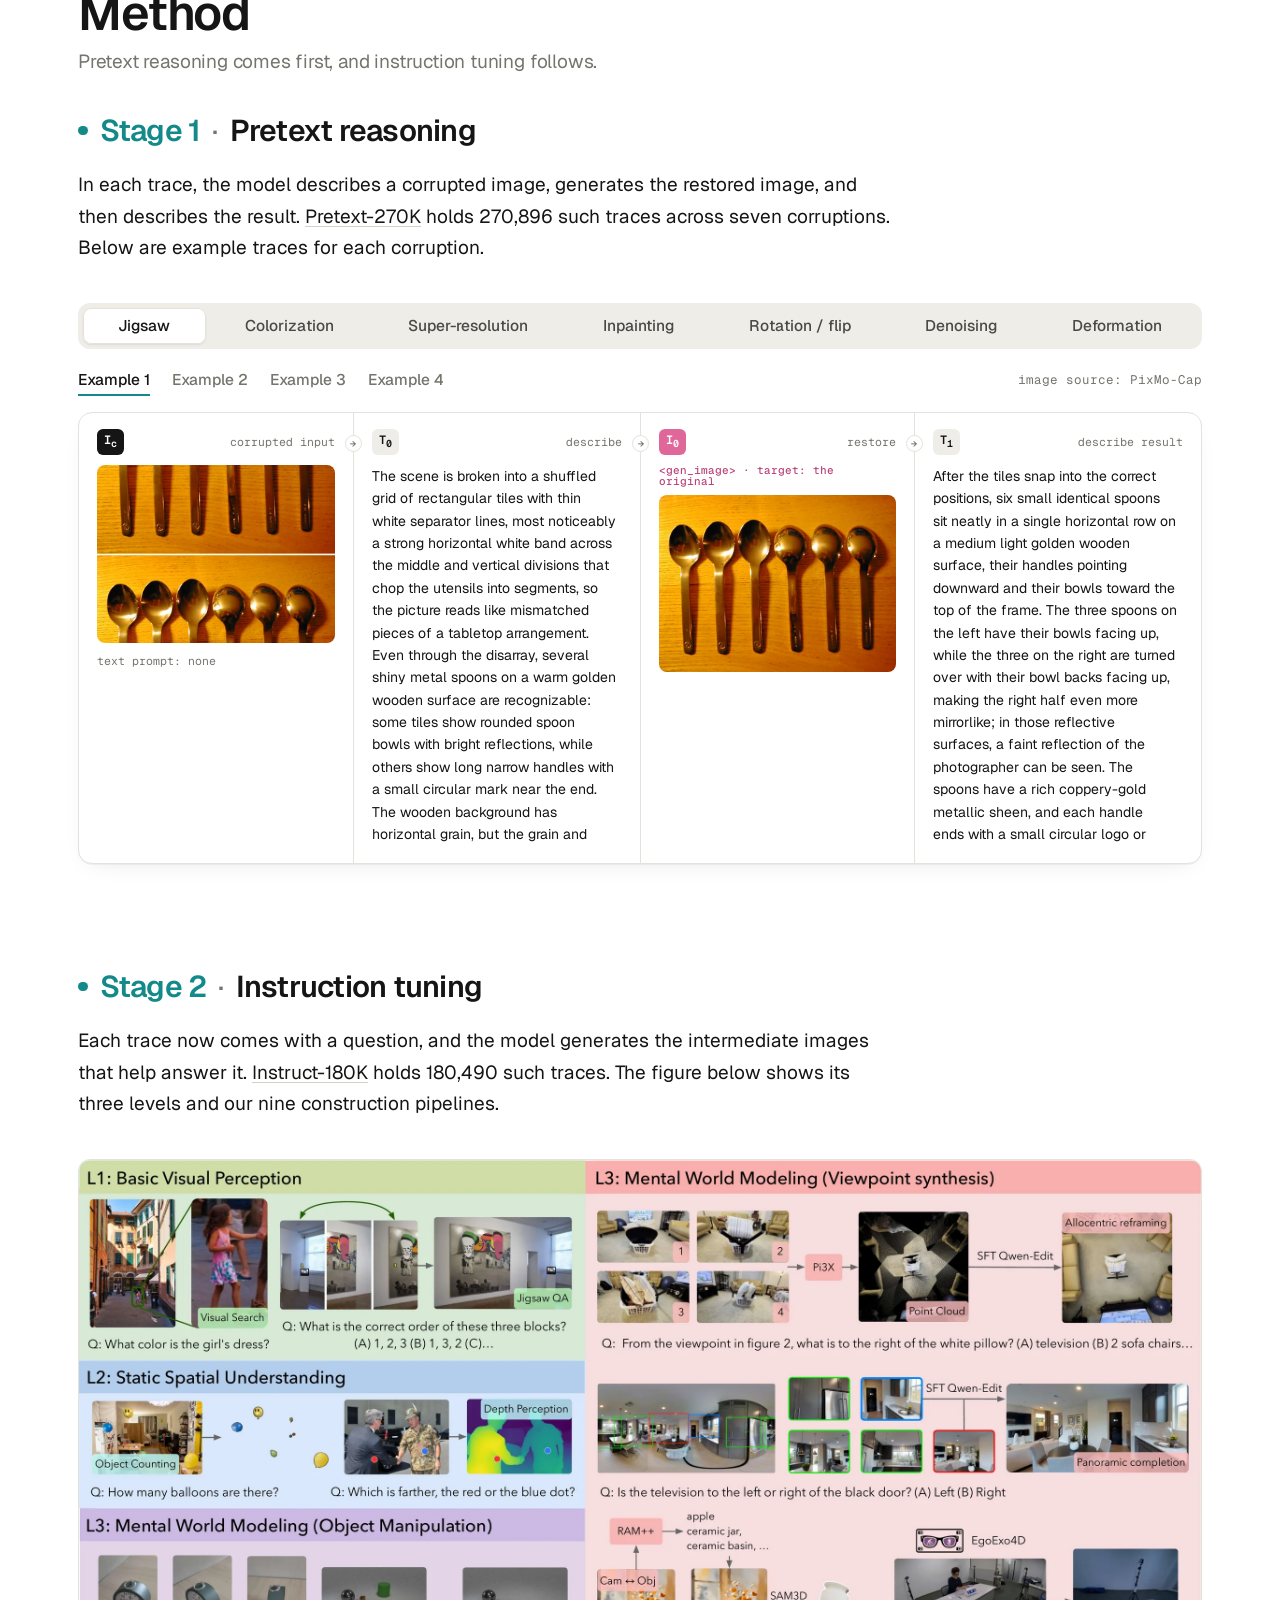
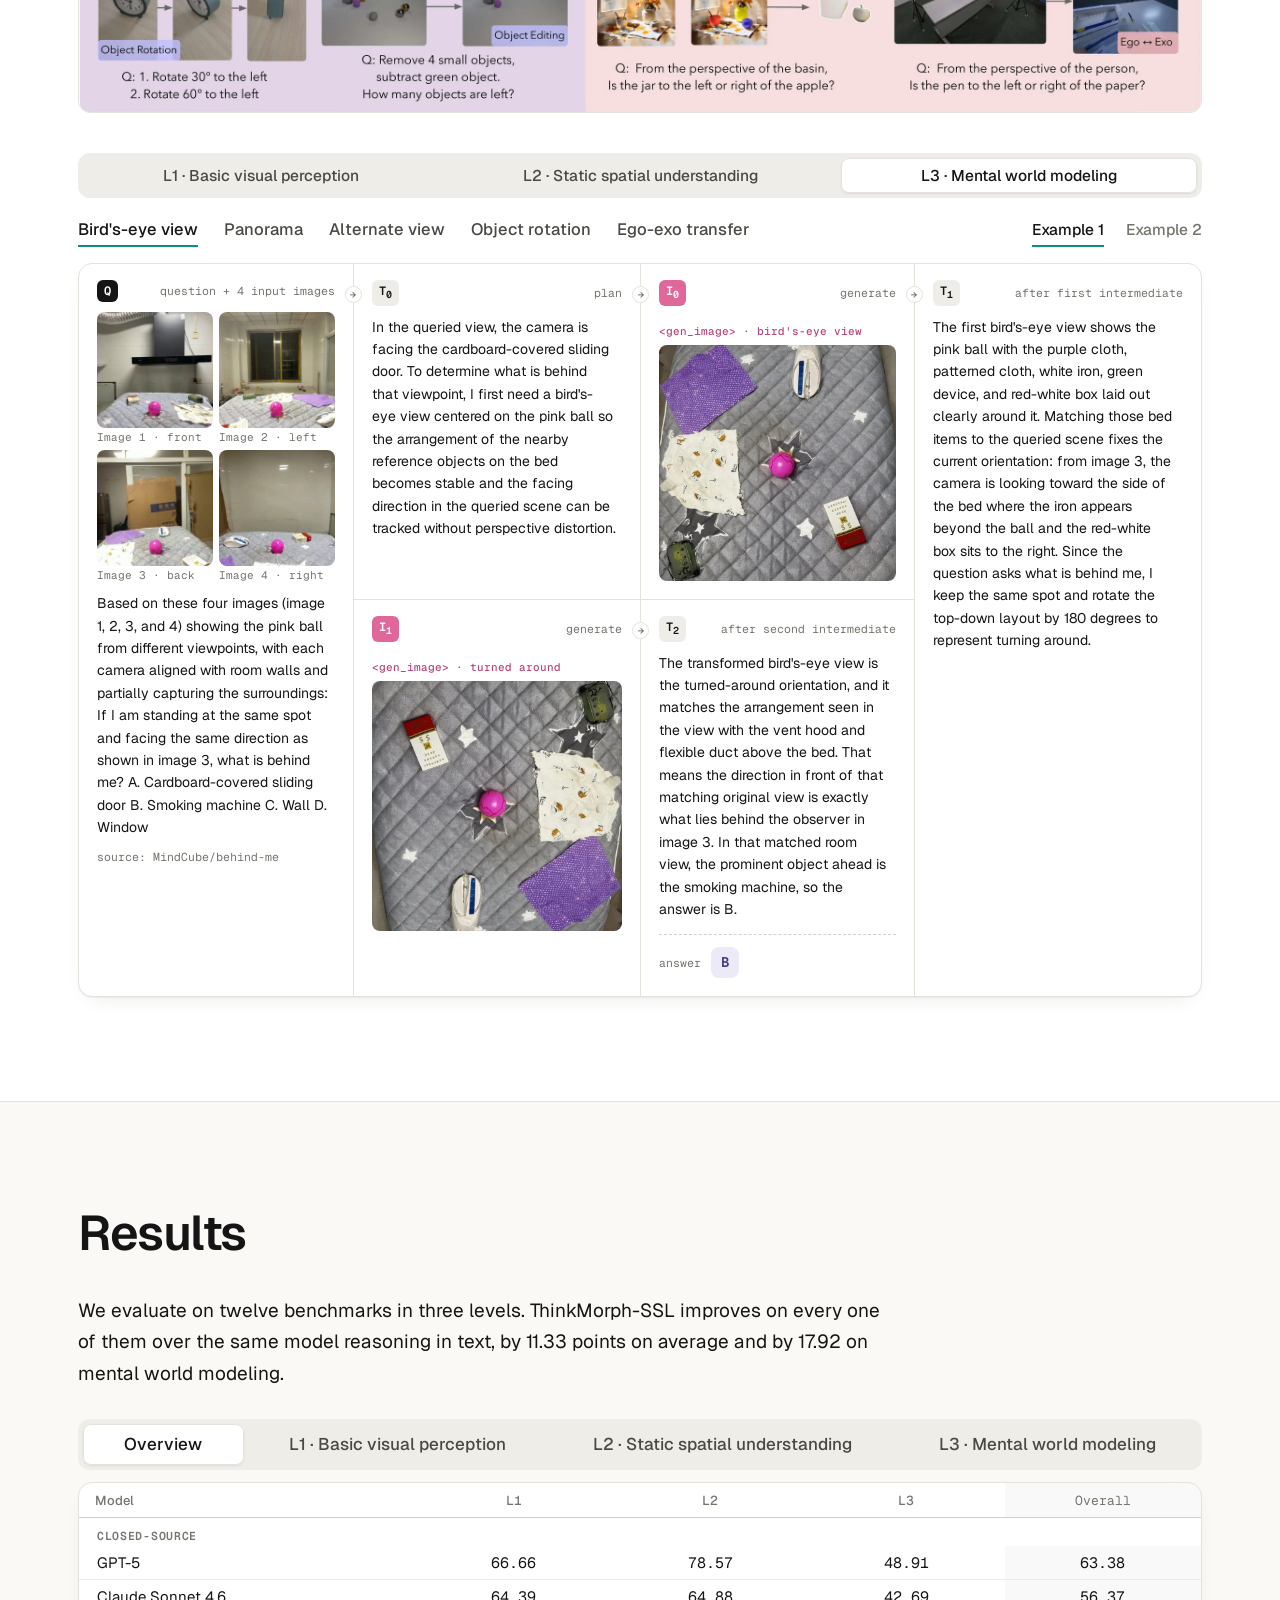
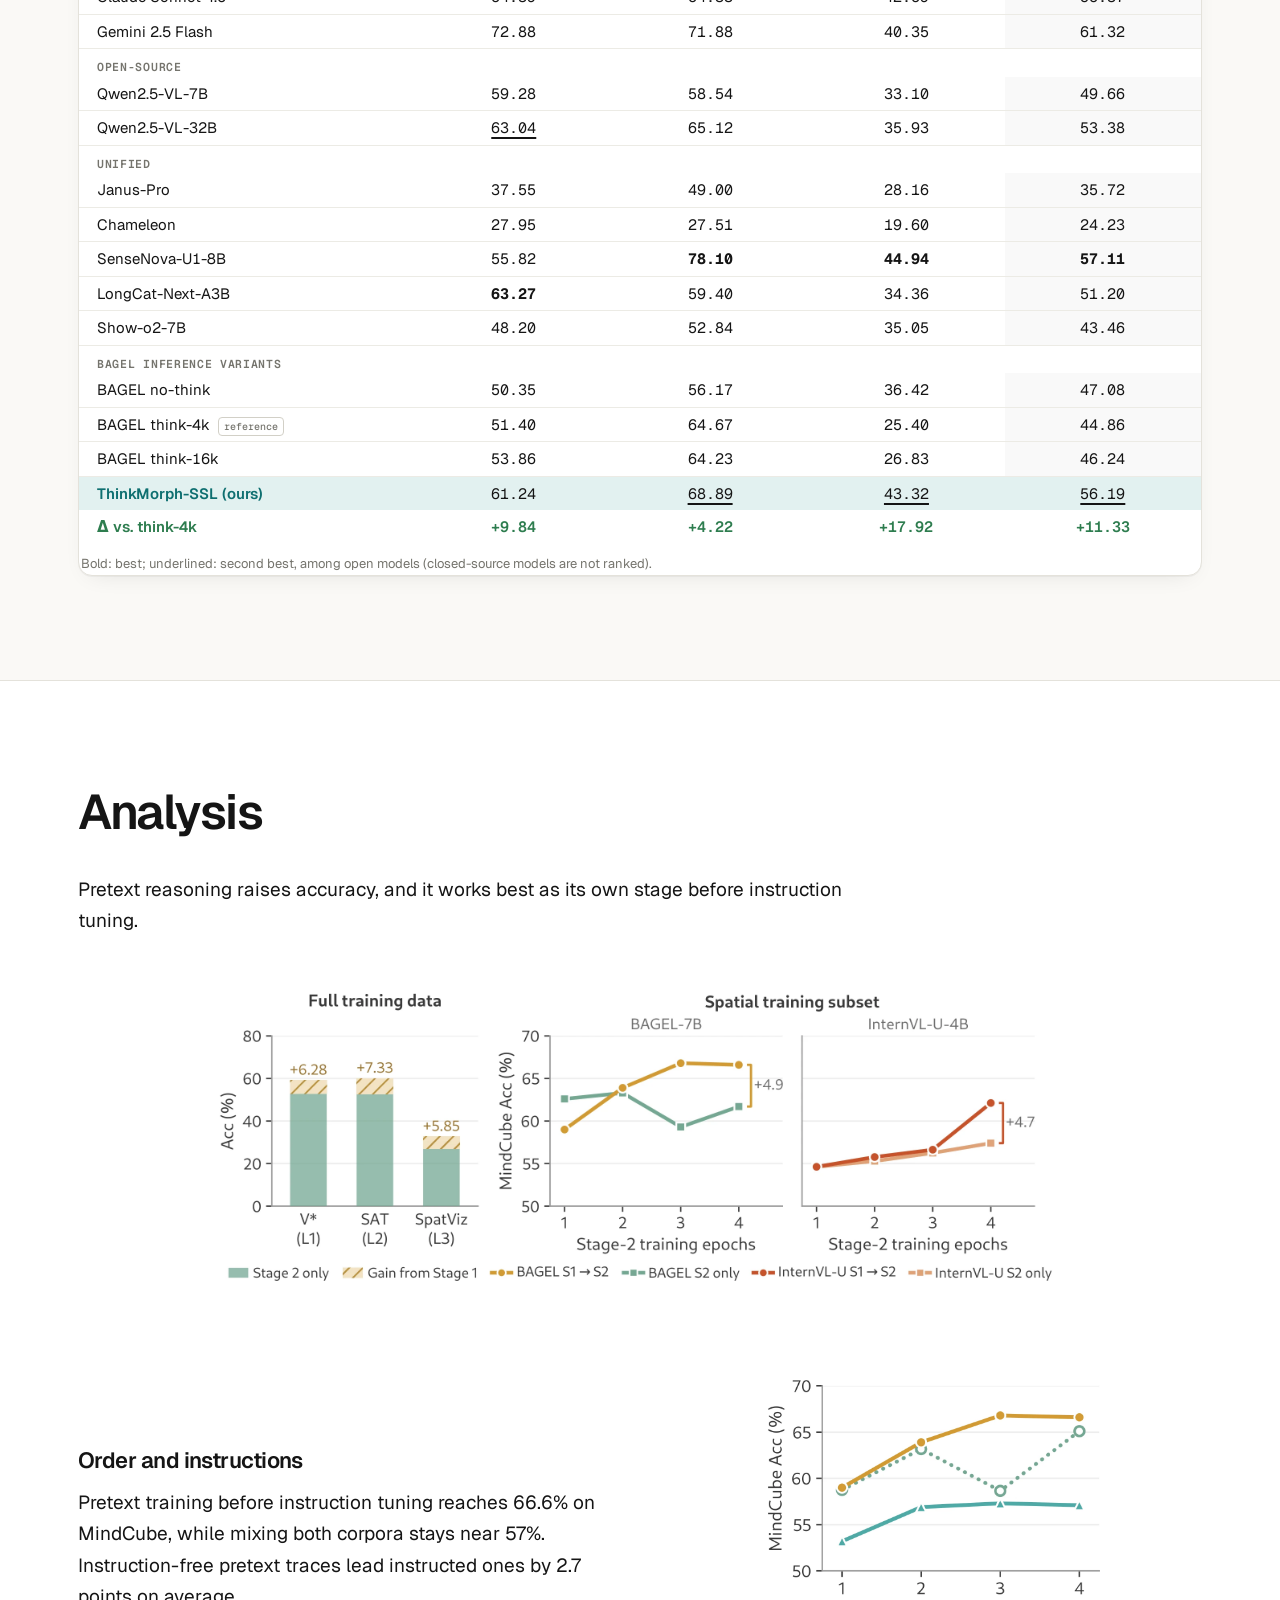
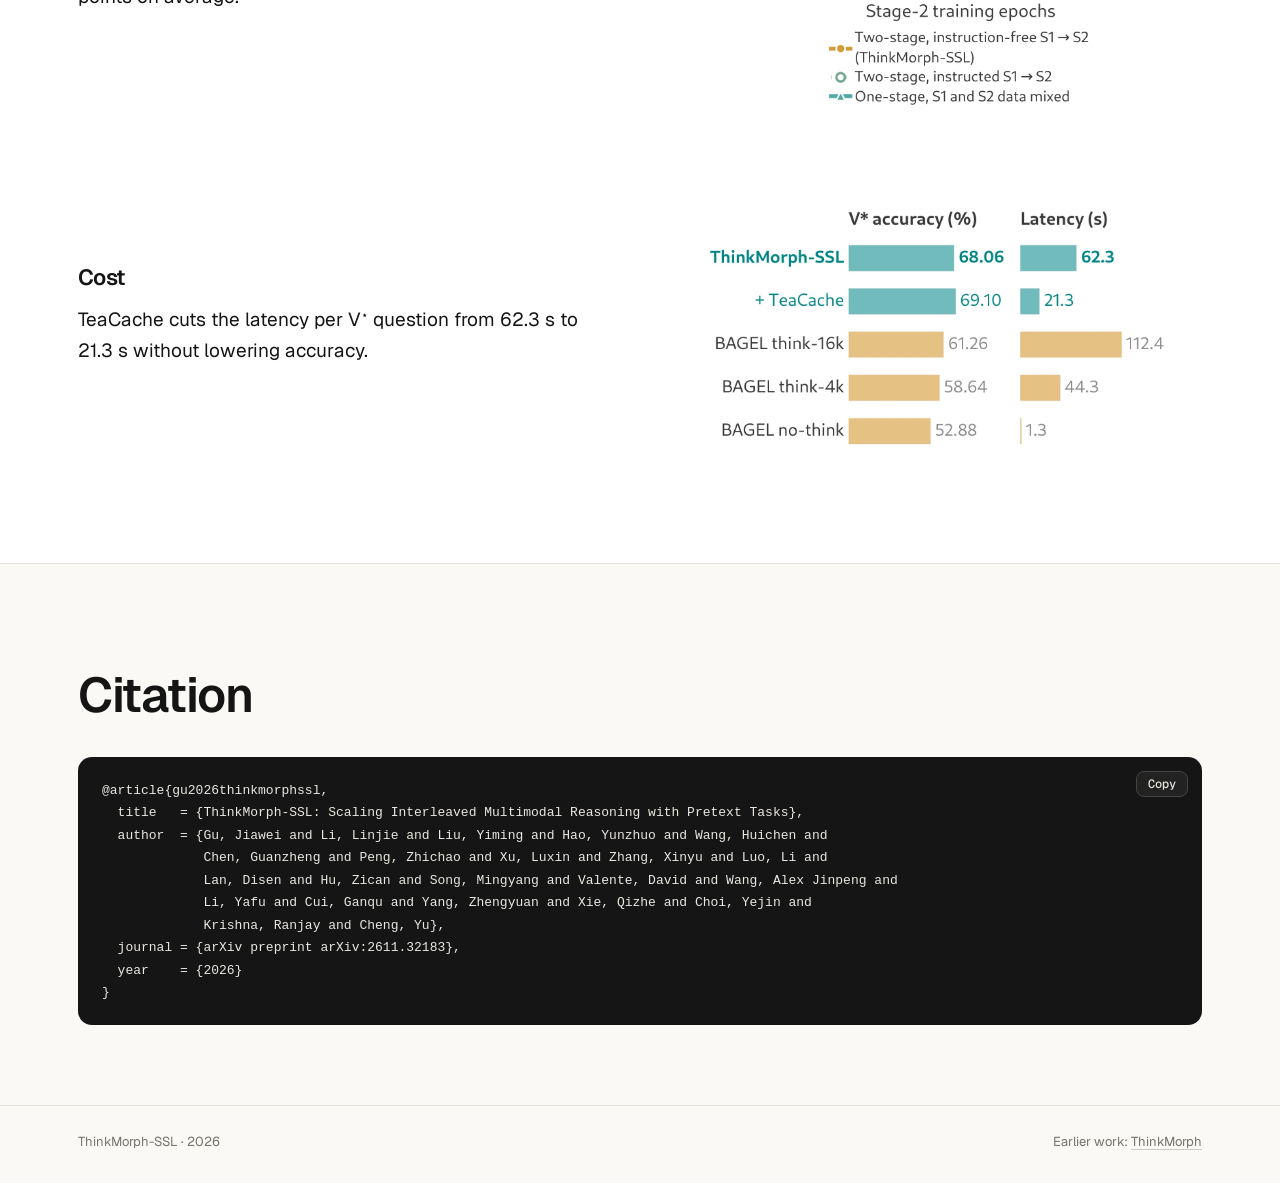
==== commit a39ba48d: "ThinkMorph-SSL page: smaller training-order figure in Analysis The "Order and instructions" figure d" ====
--- a/ssl/index.html
+++ b/ssl/index.html
@@ -11,11 +11,11 @@
   <meta property="og:image" content="https://thinkmorph.github.io/ssl/static/img/fig/stage1.webp">
   <meta name="twitter:card" content="summary_large_image">
   <meta name="theme-color" content="#faf9f6">
-  <link rel="icon" href="static/img/favicon.svg?v=2r16" type="image/svg+xml">
+  <link rel="icon" href="static/img/favicon.svg?v=2r17" type="image/svg+xml">
   <link rel="preconnect" href="https://fonts.googleapis.com">
   <link rel="preconnect" href="https://fonts.gstatic.com" crossorigin>
   <link href="https://fonts.googleapis.com/css2?family=Geist:wght@300..700&family=Geist+Mono:wght@400;500;600&family=Carlito:wght@700&display=swap" rel="stylesheet">
-  <link rel="stylesheet" href="static/css/style.css?v=2r16">
+  <link rel="stylesheet" href="static/css/style.css?v=2r17">
 </head>
 <body>
 
@@ -23,7 +23,7 @@
 <nav class="topbar" aria-label="Sections">
   <div class="wrap topbar-inner">
     <a class="brand" href="#top" aria-label="ThinkMorph-SSL, back to top">
-      <img class="brand-mark" src="static/img/logo-mark.svg?v=2r16" alt="" width="28" height="28">
+      <img class="brand-mark" src="static/img/logo-mark.svg?v=2r17" alt="" width="28" height="28">
     </a>
     <ul class="toc">
       <li><a href="#idea">Motivation</a></li>
@@ -38,7 +38,7 @@
 <!-- ───────────────────────── hero ───────────────────────── -->
 <header class="hero" id="top">
   <div class="wrap">
-    <h1 class="title"><img class="title-mark" src="static/img/logo-mark.svg?v=2r16" alt="" aria-hidden="true"><span class="title-word">ThinkMorph<span class="title-tail">-SSL</span></span></h1>
+    <h1 class="title"><img class="title-mark" src="static/img/logo-mark.svg?v=2r17" alt="" aria-hidden="true"><span class="title-word">ThinkMorph<span class="title-tail">-SSL</span></span></h1>
     <p class="subtitle">Scaling Interleaved Multimodal Reasoning with Pretext Tasks</p>
 
     <ul class="authors">
@@ -270,7 +270,7 @@
   <img alt="">
 </dialog>
 
-<script src="static/js/examples.js?v=2r16"></script>
-<script src="static/js/main.js?v=2r16"></script>
+<script src="static/js/examples.js?v=2r17"></script>
+<script src="static/js/main.js?v=2r17"></script>
 </body>
 </html>
--- a/ssl/static/css/style.css
+++ b/ssl/static/css/style.css
@@ -728,7 +728,7 @@
 #analysis .fig-zoom img { border: 0; }
 #analysis .wrap > .fig { max-width: 900px; margin-left: auto; margin-right: auto; }
 #analysis .side-grid .fig { justify-self: center; width: 100%; }
-#analysis .side-grid .fig.fig-small { max-width: 420px; }
+#analysis .side-grid .fig.fig-small { max-width: 360px; }   /* order figure, a little smaller */
 #analysis .side-grid .fig:not(.fig-small) { max-width: 480px; }
 /* the Analysis lead sentence is body text, like the Results one; the ablation figure follows it closely */
 #analysis .wrap > .prose-narrow + .fig { margin-top: 40px; }
